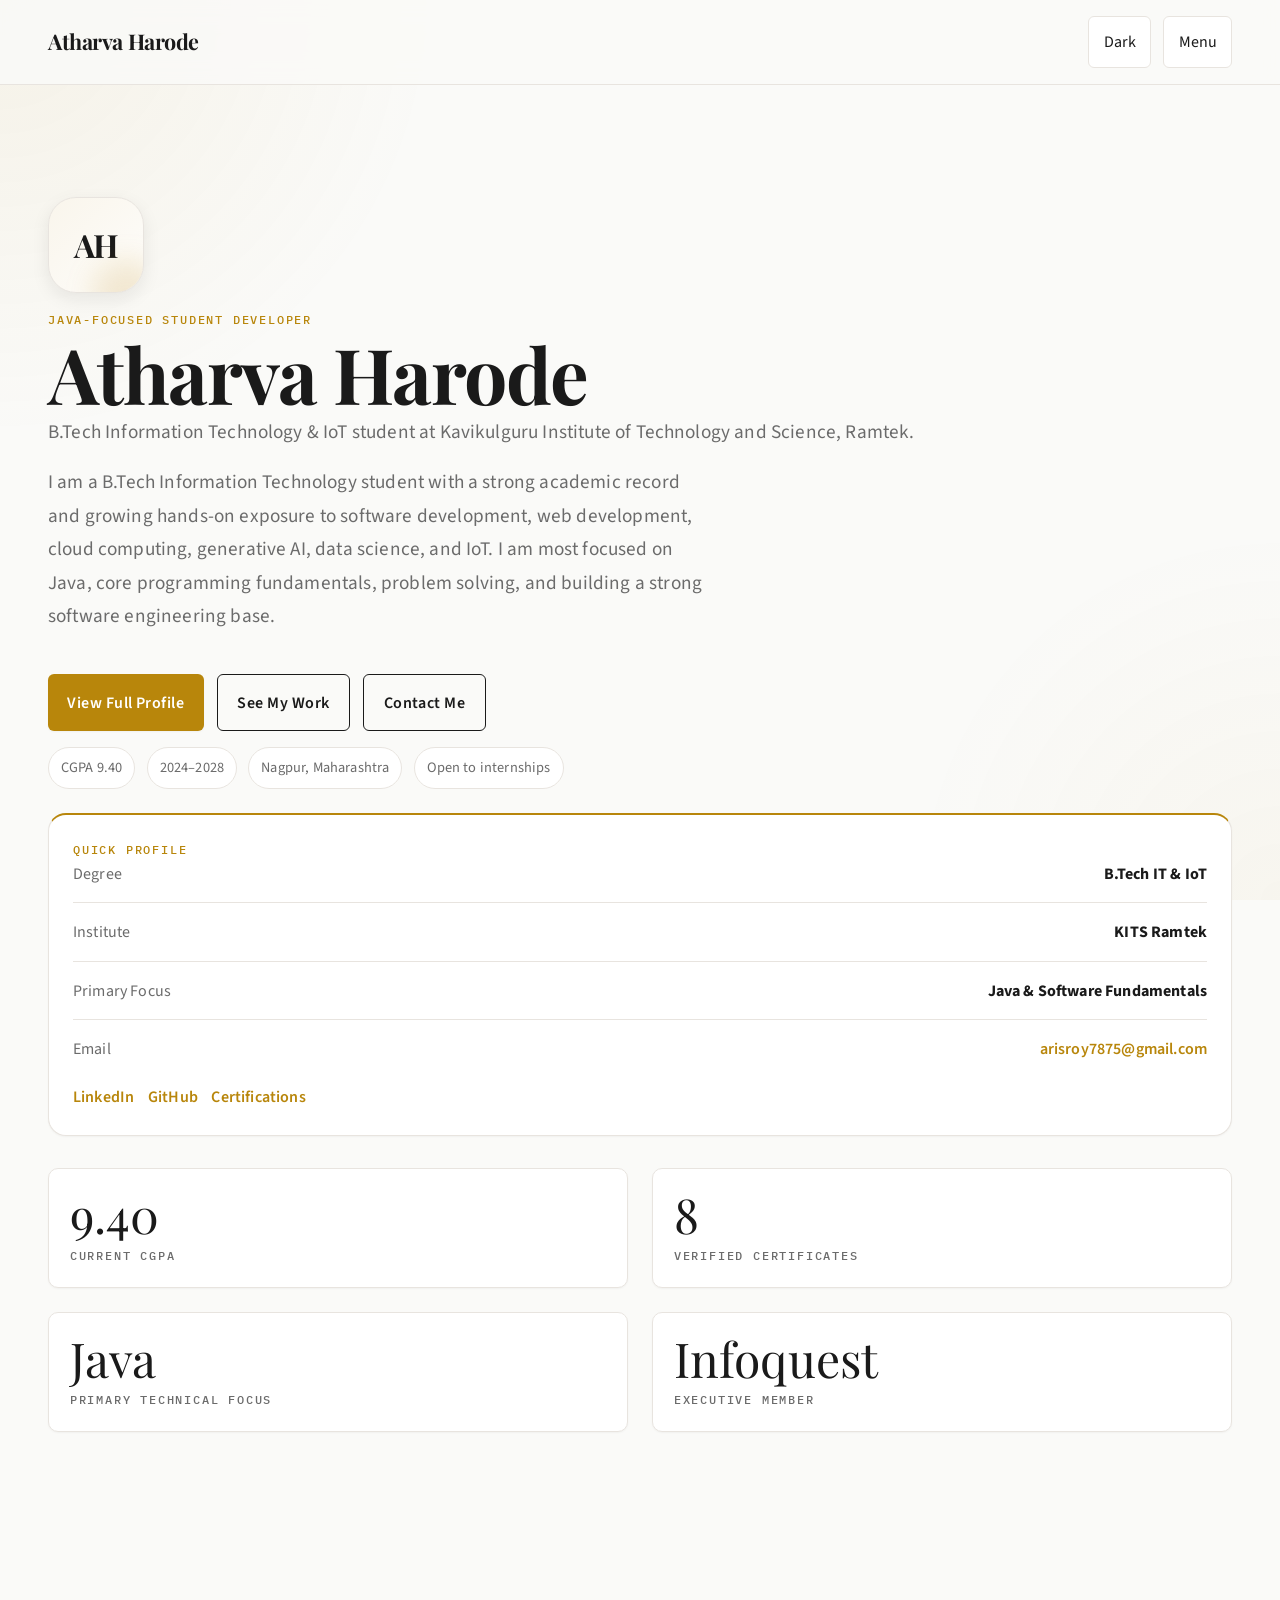
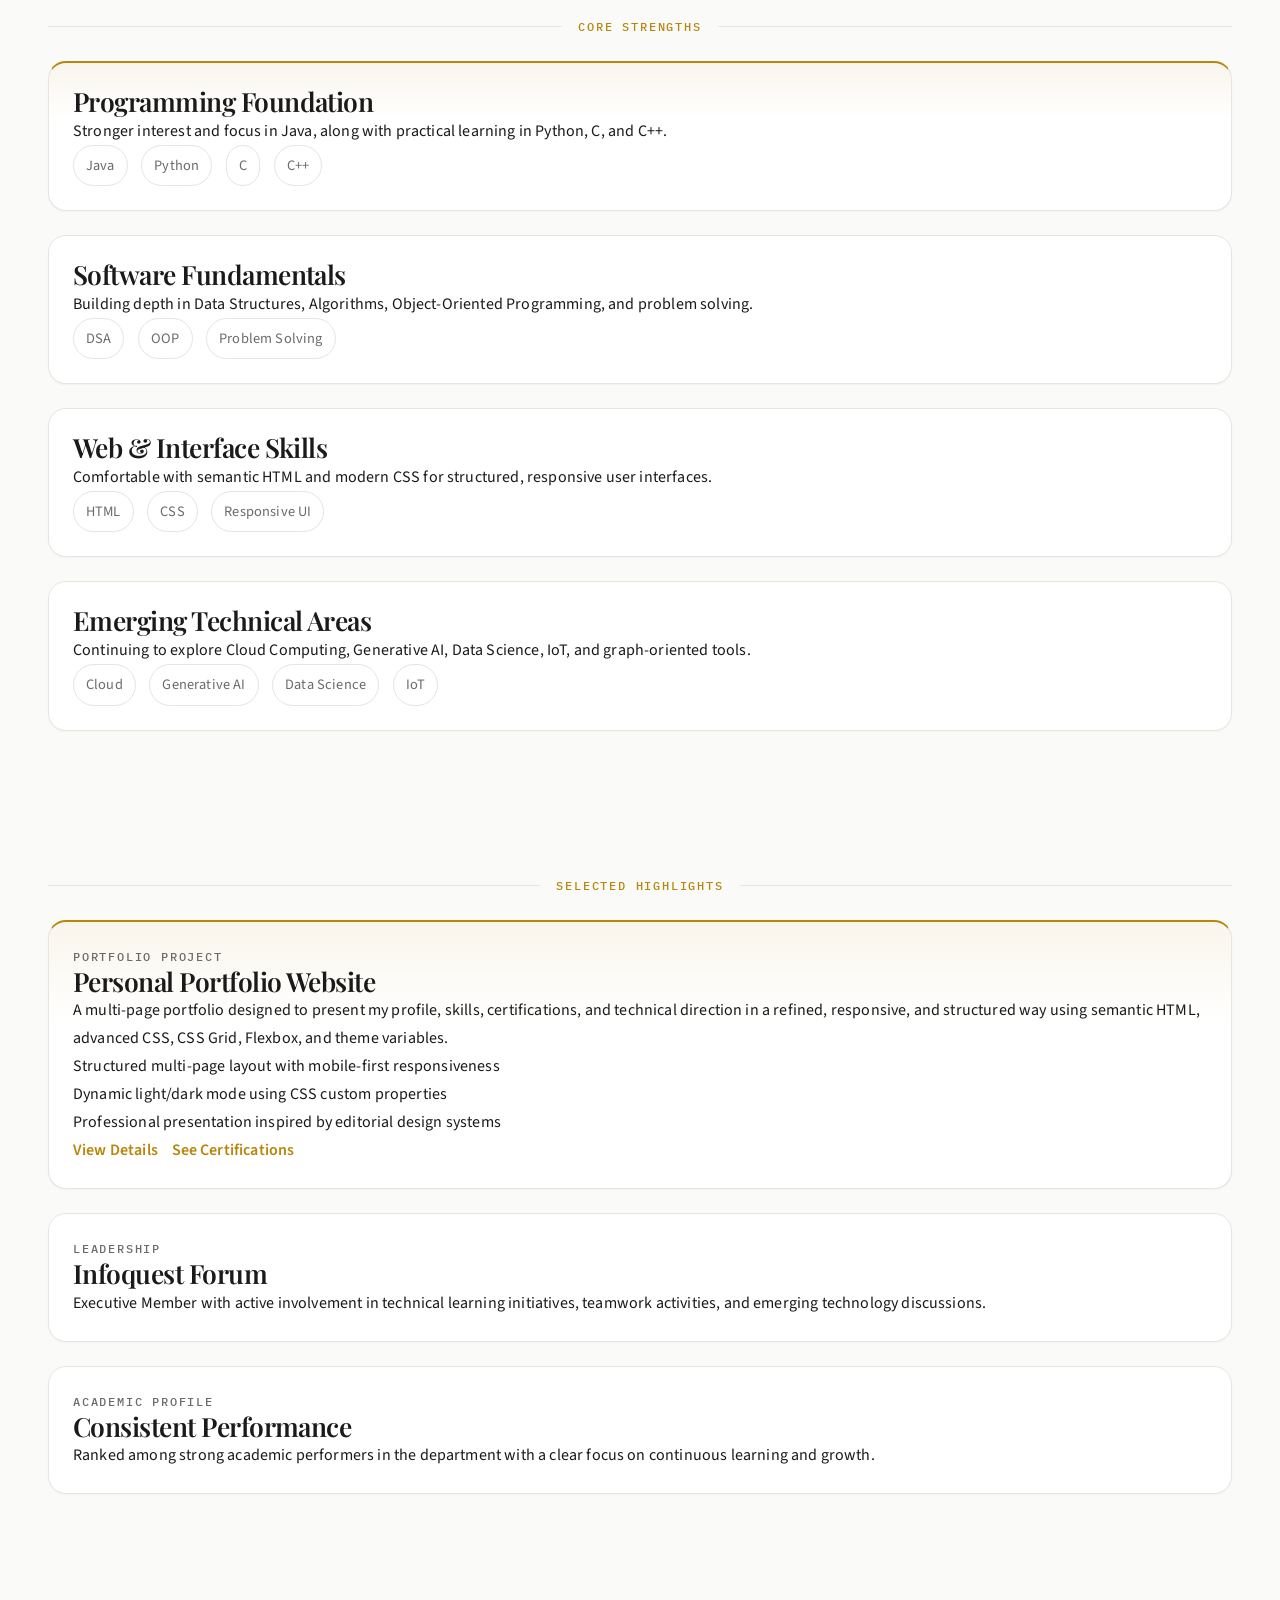
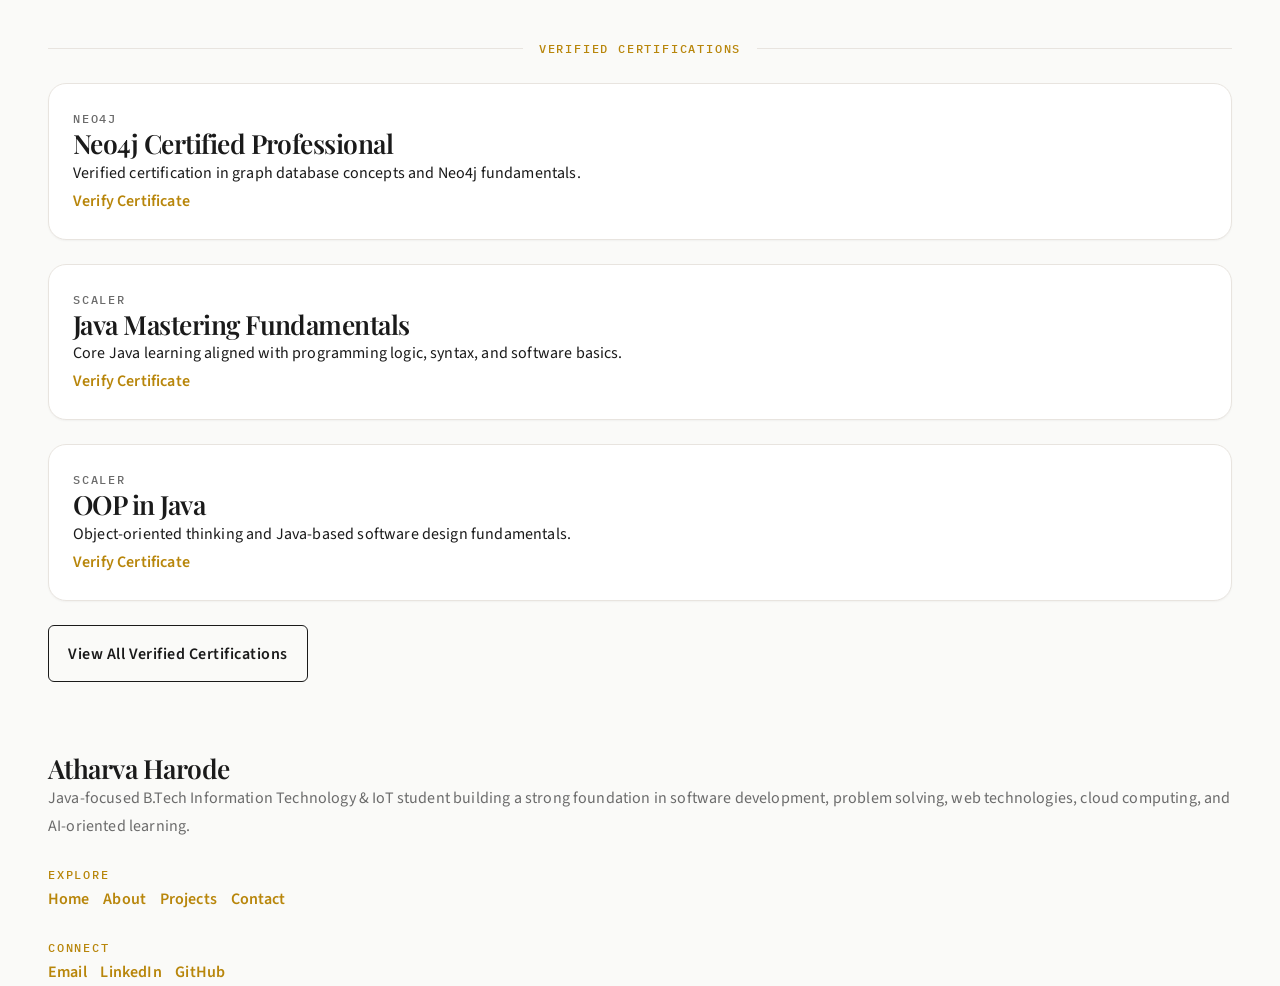
==== index.html @ e400bf3f "Used CSS Grid for major page sections" ====
<!DOCTYPE html>
<html lang="en">
<head>
  <meta charset="UTF-8" />
  <meta name="viewport" content="width=device-width, initial-scale=1.0" />
  <meta name="color-scheme" content="light dark" />
  <title>Atharva Harode — Portfolio</title>

  <link rel="preconnect" href="https://fonts.googleapis.com" />
  <link rel="preconnect" href="https://fonts.gstatic.com" crossorigin />
  <link
    href="https://fonts.googleapis.com/css2?family=IBM+Plex+Mono:wght@500&family=Playfair+Display:wght@600;700&family=Source+Sans+3:wght@400;600;700&display=swap"
    rel="stylesheet"
  />

  <link rel="stylesheet" href="css/style.css" />
  <script defer src="script.js"></script>
</head>
<body>
  <a class="skip-link" href="#main">Skip to content</a>

  <header class="site-header">
    <div class="container nav-shell">
      <a class="brand" href="index.html">Atharva Harode</a>

      <nav class="site-nav" id="site-nav" aria-label="Primary navigation">
        <a href="index.html">Home</a>
        <a href="about.html">About</a>
        <a href="projects.html">Projects</a>
        <a href="contact.html">Contact</a>
      </nav>

      <div class="nav-actions">
        <button class="theme-toggle" id="theme-toggle" type="button" aria-label="Toggle theme">Dark</button>
        <button class="nav-toggle" id="nav-toggle" type="button" aria-label="Open navigation" aria-controls="site-nav" aria-expanded="false">Menu</button>
      </div>
    </div>
  </header>

  <main id="main">
    <section class="section">
      <div class="container hero-layout">
        <div class="profile-intro">
          <div class="profile-head">
            <!-- Replace this AH placeholder later with your own image if you want -->
            <div class="profile-avatar" aria-label="Atharva Harode profile placeholder">AH</div>

            <div>
              <p class="eyebrow">Java-Focused Student Developer</p>
              <h1>Atharva Harode</h1>
              <p class="profile-title">
                B.Tech Information Technology & IoT student at Kavikulguru Institute of Technology and Science, Ramtek.
              </p>
            </div>
          </div>

          <p class="lead">
            I am a B.Tech Information Technology student with a strong academic record and growing hands-on exposure to
            software development, web development, cloud computing, generative AI, data science, and IoT. I am most
            focused on Java, core programming fundamentals, problem solving, and building a strong software engineering base.
          </p>

          <div class="button-row">
            <a class="button button--primary" href="about.html">View Full Profile</a>
            <a class="button button--secondary" href="projects.html">See My Work</a>
            <a class="button button--secondary" href="contact.html">Contact Me</a>
          </div>

          <div class="hero-tags">
            <span class="hero-tag">CGPA 9.40</span>
            <span class="hero-tag">2024–2028</span>
            <span class="hero-tag">Nagpur, Maharashtra</span>
            <span class="hero-tag">Open to internships</span>
          </div>
        </div>

        <aside class="profile-card">
          <p class="eyebrow">Quick Profile</p>

          <div class="profile-facts">
            <div class="detail-row">
              <span class="muted">Degree</span>
              <strong>B.Tech IT & IoT</strong>
            </div>
            <div class="detail-row">
              <span class="muted">Institute</span>
              <strong>KITS Ramtek</strong>
            </div>
            <div class="detail-row">
              <span class="muted">Primary Focus</span>
              <strong>Java & Software Fundamentals</strong>
            </div>
            <div class="detail-row">
              <span class="muted">Email</span>
              <strong><a href="mailto:arisroy7875@gmail.com">arisroy7875@gmail.com</a></strong>
            </div>
          </div>

          <div class="quick-links" style="margin-top: 1.25rem;">
            <a href="https://www.linkedin.com/in/atharva-harode-336a64334/" target="_blank" rel="noopener noreferrer">LinkedIn</a>
            <a href="https://github.com/atharva787590" target="_blank" rel="noopener noreferrer">GitHub</a>
            <a href="about.html">Certifications</a>
          </div>
        </aside>
      </div>

      <div class="container">
        <div class="stats-grid">
          <article class="stat-card">
            <div class="stat-number">9.40</div>
            <p class="meta-text">Current CGPA</p>
          </article>

          <article class="stat-card">
            <div class="stat-number">8</div>
            <p class="meta-text">Verified Certificates</p>
          </article>

          <article class="stat-card">
            <div class="stat-number">Java</div>
            <p class="meta-text">Primary Technical Focus</p>
          </article>

          <article class="stat-card">
            <div class="stat-number">Infoquest</div>
            <p class="meta-text">Executive Member</p>
          </article>
        </div>
      </div>
    </section>

    <section class="section section--tight">
      <div class="container">
        <div class="section-label">
          <span>Core Strengths</span>
        </div>

        <div class="skills-grid">
          <article class="card card--featured">
            <h3 class="card-title">Programming Foundation</h3>
            <p class="card-text">
              Stronger interest and focus in Java, along with practical learning in Python, C, and C++.
            </p>
            <div class="chip-list">
              <span class="skill-chip">Java</span>
              <span class="skill-chip">Python</span>
              <span class="skill-chip">C</span>
              <span class="skill-chip">C++</span>
            </div>
          </article>

          <article class="card">
            <h3 class="card-title">Software Fundamentals</h3>
            <p class="card-text">
              Building depth in Data Structures, Algorithms, Object-Oriented Programming, and problem solving.
            </p>
            <div class="chip-list">
              <span class="skill-chip">DSA</span>
              <span class="skill-chip">OOP</span>
              <span class="skill-chip">Problem Solving</span>
            </div>
          </article>

          <article class="card">
            <h3 class="card-title">Web & Interface Skills</h3>
            <p class="card-text">
              Comfortable with semantic HTML and modern CSS for structured, responsive user interfaces.
            </p>
            <div class="chip-list">
              <span class="skill-chip">HTML</span>
              <span class="skill-chip">CSS</span>
              <span class="skill-chip">Responsive UI</span>
            </div>
          </article>

          <article class="card">
            <h3 class="card-title">Emerging Technical Areas</h3>
            <p class="card-text">
              Continuing to explore Cloud Computing, Generative AI, Data Science, IoT, and graph-oriented tools.
            </p>
            <div class="chip-list">
              <span class="skill-chip">Cloud</span>
              <span class="skill-chip">Generative AI</span>
              <span class="skill-chip">Data Science</span>
              <span class="skill-chip">IoT</span>
            </div>
          </article>
        </div>
      </div>
    </section>

    <section class="section section--tight">
      <div class="container">
        <div class="section-label">
          <span>Selected Highlights</span>
        </div>

        <div class="project-grid">
          <article class="card card--featured">
            <p class="meta-text">Portfolio Project</p>
            <h3 class="card-title">Personal Portfolio Website</h3>
            <p class="card-text">
              A multi-page portfolio designed to present my profile, skills, certifications, and technical direction in
              a refined, responsive, and structured way using semantic HTML, advanced CSS, CSS Grid, Flexbox, and
              theme variables.
            </p>
            <ul class="list-points">
              <li>Structured multi-page layout with mobile-first responsiveness</li>
              <li>Dynamic light/dark mode using CSS custom properties</li>
              <li>Professional presentation inspired by editorial design systems</li>
            </ul>
            <div class="card-links">
              <a href="projects.html">View Details</a>
              <a href="about.html">See Certifications</a>
            </div>
          </article>

          <article class="card">
            <p class="meta-text">Leadership</p>
            <h3 class="card-title">Infoquest Forum</h3>
            <p class="card-text">
              Executive Member with active involvement in technical learning initiatives, teamwork activities,
              and emerging technology discussions.
            </p>
          </article>

          <article class="card">
            <p class="meta-text">Academic Profile</p>
            <h3 class="card-title">Consistent Performance</h3>
            <p class="card-text">
              Ranked among strong academic performers in the department with a clear focus on continuous learning and growth.
            </p>
          </article>
        </div>
      </div>
    </section>

    <section class="section section--tight">
      <div class="container">
        <div class="section-label">
          <span>Verified Certifications</span>
        </div>

        <div class="cert-grid">
          <article class="card">
            <p class="meta-text">Neo4j</p>
            <h3 class="card-title">Neo4j Certified Professional</h3>
            <p class="card-text">Verified certification in graph database concepts and Neo4j fundamentals.</p>
            <div class="card-links">
              <a href="https://graphacademy.neo4j.com/c/7bdb7557-6568-4c2e-84bf-61533a747345/" target="_blank" rel="noopener noreferrer">Verify Certificate</a>
            </div>
          </article>

          <article class="card">
            <p class="meta-text">Scaler</p>
            <h3 class="card-title">Java Mastering Fundamentals</h3>
            <p class="card-text">Core Java learning aligned with programming logic, syntax, and software basics.</p>
            <div class="card-links">
              <a href="https://moonshot.scaler.com/s/sl/8MfIuvoeKz" target="_blank" rel="noopener noreferrer">Verify Certificate</a>
            </div>
          </article>

          <article class="card">
            <p class="meta-text">Scaler</p>
            <h3 class="card-title">OOP in Java</h3>
            <p class="card-text">Object-oriented thinking and Java-based software design fundamentals.</p>
            <div class="card-links">
              <a href="https://moonshot.scaler.com/s/li/6NjYlQh3RE" target="_blank" rel="noopener noreferrer">Verify Certificate</a>
            </div>
          </article>
        </div>

        <div class="button-row">
          <a class="button button--secondary" href="about.html">View All Verified Certifications</a>
        </div>
      </div>
    </section>
  </main>

  <footer class="site-footer">
    <div class="container footer-grid">
      <div>
        <h3>Atharva Harode</h3>
        <p class="muted">
          Java-focused B.Tech Information Technology & IoT student building a strong foundation in software development,
          problem solving, web technologies, cloud computing, and AI-oriented learning.
        </p>
      </div>

      <div>
        <p class="eyebrow">Explore</p>
        <div class="footer-links">
          <a href="index.html">Home</a>
          <a href="about.html">About</a>
          <a href="projects.html">Projects</a>
          <a href="contact.html">Contact</a>
        </div>
      </div>

      <div>
        <p class="eyebrow">Connect</p>
        <div class="footer-links">
          <a href="mailto:arisroy7875@gmail.com">Email</a>
          <a href="https://www.linkedin.com/in/atharva-harode-336a64334/" target="_blank" rel="noopener noreferrer">LinkedIn</a>
          <a href="https://github.com/atharva787590" target="_blank" rel="noopener noreferrer">GitHub</a>
        </div>
      </div>
    </div>
  </footer>
</body>
</html>
---- css/style.css ----
:root {
  color-scheme: light;

  --font-serif: "Playfair Display", Georgia, serif;
  --font-sans: "Source Sans 3", system-ui, -apple-system, BlinkMacSystemFont, sans-serif;
  --font-mono: "IBM Plex Mono", monospace;

  --background: #fafaf8;
  --foreground: #1a1a1a;
  --muted: #f5f3f0;
  --muted-foreground: #6b6b6b;
  --accent: #b8860b;
  --accent-secondary: #d4a84b;
  --accent-foreground: #ffffff;
  --accent-soft: rgba(184, 134, 11, 0.08);
  --border: #e8e4df;
  --card: #ffffff;
  --ring: rgba(184, 134, 11, 0.35);

  --shadow-sm: 0 1px 2px rgba(26, 26, 26, 0.04);
  --shadow-md: 0 6px 18px rgba(26, 26, 26, 0.08);
  --shadow-lg: 0 12px 32px rgba(26, 26, 26, 0.12);

  --radius-sm: 6px;
  --radius-md: 10px;
  --radius-lg: 18px;
  --radius-xl: 24px;

  --container: 74rem;
  --reading-width: 64rem;

  --transition: 200ms ease-out;
}

:root[data-theme="dark"] {
  color-scheme: dark;

  --background: #141311;
  --foreground: #f2ede5;
  --muted: #1d1a17;
  --muted-foreground: #b9afa2;
  --accent: #d4a84b;
  --accent-secondary: #e4bf69;
  --accent-foreground: #141311;
  --accent-soft: rgba(212, 168, 75, 0.12);
  --border: #332d27;
  --card: #191714;
  --ring: rgba(212, 168, 75, 0.35);

  --shadow-sm: 0 1px 2px rgba(0, 0, 0, 0.28);
  --shadow-md: 0 8px 18px rgba(0, 0, 0, 0.28);
  --shadow-lg: 0 16px 36px rgba(0, 0, 0, 0.34);
}

*,
*::before,
*::after {
  box-sizing: border-box;
}

html {
  scroll-behavior: smooth;
}

body,
h1,
h2,
h3,
h4,
p,
ul,
li {
  margin: 0;
}

body {
  font-family: var(--font-sans);
  background: var(--background);
  color: var(--foreground);
  line-height: 1.75;
  letter-spacing: 0.01em;
  min-height: 100vh;
  position: relative;
}

body::before {
  content: "";
  position: fixed;
  inset: 0;
  pointer-events: none;
  background:
    radial-gradient(circle at top left, rgba(184, 134, 11, 0.07), transparent 28%),
    radial-gradient(circle at bottom right, rgba(184, 134, 11, 0.04), transparent 24%);
  z-index: -2;
}

body::after {
  content: "";
  position: fixed;
  inset: 0;
  pointer-events: none;
  opacity: 0.08;
  background-image:
    linear-gradient(rgba(0, 0, 0, 0.015) 1px, transparent 1px),
    linear-gradient(90deg, rgba(0, 0, 0, 0.015) 1px, transparent 1px);
  background-size: 24px 24px;
  z-index: -1;
}

img {
  max-width: 100%;
  display: block;
}

a {
  color: inherit;
  text-decoration: none;
}

ul {
  list-style: none;
  padding: 0;
}

button,
input,
textarea {
  font: inherit;
}

button {
  cursor: pointer;
  border: none;
  background: none;
}

a:focus-visible,
button:focus-visible {
  outline: none;
  box-shadow: 0 0 0 3px var(--ring);
  border-radius: var(--radius-sm);
}

::selection {
  background: var(--accent-soft);
}

.skip-link {
  position: absolute;
  left: -9999px;
  top: 1rem;
  background: var(--accent);
  color: var(--accent-foreground);
  padding: 0.75rem 1rem;
  border-radius: var(--radius-sm);
  z-index: 1000;
}

.skip-link:focus {
  left: 1rem;
}

.container {
  width: min(100% - 1.5rem, var(--container));
  margin-inline: auto;
}

.reading-width {
  width: min(100%, var(--reading-width));
}

.section {
  padding-block: clamp(4rem, 9vw, 7rem);
}

.section--tight {
  padding-block: clamp(2.75rem, 7vw, 4.5rem);
}

.section-label {
  display: flex;
  align-items: center;
  gap: 1rem;
  margin-bottom: 1.5rem;
}

.section-label::before,
.section-label::after {
  content: "";
  flex: 1;
  height: 1px;
  background: var(--border);
}

.section-label span,
.eyebrow,
.meta-text {
  font-family: var(--font-mono);
  font-size: 0.75rem;
  font-weight: 500;
  letter-spacing: 0.15em;
  text-transform: uppercase;
}

.section-label span,
.eyebrow {
  color: var(--accent);
}

.meta-text {
  color: var(--muted-foreground);
}

.muted {
  color: var(--muted-foreground);
}

h1,
h2,
h3,
h4 {
  font-family: var(--font-serif);
  line-height: 1.12;
  letter-spacing: -0.02em;
}

h1 {
  font-size: clamp(2.6rem, 7vw, 4.8rem);
  font-weight: 700;
}

h2 {
  font-size: clamp(2rem, 4.4vw, 3rem);
  font-weight: 700;
}

h3 {
  font-size: clamp(1.3rem, 2.4vw, 1.65rem);
  font-weight: 600;
}

.lead {
  font-size: clamp(1.05rem, 1.9vw, 1.2rem);
  color: var(--muted-foreground);
  max-width: 66ch;
}

.site-header {
  position: sticky;
  top: 0;
  z-index: 100;
  border-bottom: 1px solid var(--border);
  background: rgba(250, 250, 248, 0.88);
  backdrop-filter: blur(14px);
}

:root[data-theme="dark"] .site-header {
  background: rgba(20, 19, 17, 0.88);
}

.nav-shell {
  position: relative;
  display: flex;
  align-items: center;
  justify-content: space-between;
  gap: 1rem;
  padding-block: 1rem;
}

.brand {
  font-family: var(--font-serif);
  font-size: 1.35rem;
  font-weight: 700;
  letter-spacing: -0.02em;
}

.nav-actions {
  display: flex;
  align-items: center;
  gap: 0.75rem;
}

.theme-toggle,
.nav-toggle {
  min-height: 44px;
  min-width: 44px;
  padding: 0.7rem 0.9rem;
  border: 1px solid var(--border);
  border-radius: var(--radius-sm);
  background: var(--card);
  color: var(--foreground);
  transition: background var(--transition), border-color var(--transition), color var(--transition);
}

.theme-toggle:hover,
.nav-toggle:hover {
  background: var(--muted);
  border-color: var(--accent);
}

.site-nav {
  display: none;
  position: absolute;
  top: calc(100% + 0.75rem);
  left: 0;
  right: 0;
  padding: 1rem;
  border: 1px solid var(--border);
  border-radius: var(--radius-lg);
  background: var(--card);
  box-shadow: var(--shadow-lg);
  flex-direction: column;
  gap: 0.875rem;
}

.site-nav.is-open {
  display: flex;
}

.site-nav a {
  font-size: 0.95rem;
  font-weight: 600;
  letter-spacing: 0.05em;
  color: var(--muted-foreground);
  transition: color var(--transition);
}

.site-nav a:hover,
.site-nav a.is-active {
  color: var(--accent);
}

.button-row,
.card-links,
.footer-links,
.quick-links,
.chip-list {
  display: flex;
  flex-wrap: wrap;
  gap: 0.85rem;
}

.button-row {
  margin-top: 1.5rem;
}

.button {
  min-height: 44px;
  display: inline-flex;
  align-items: center;
  justify-content: center;
  gap: 0.5rem;
  padding: 0.85rem 1.2rem;
  border-radius: var(--radius-sm);
  font-weight: 600;
  letter-spacing: 0.03em;
  touch-action: manipulation;
  transition: background var(--transition), color var(--transition), border-color var(--transition), box-shadow var(--transition), transform var(--transition);
}

.button--primary {
  background: var(--accent);
  color: var(--accent-foreground);
  box-shadow: var(--shadow-sm);
}

.button--primary:hover {
  background: var(--accent-secondary);
  box-shadow: var(--shadow-md);
  transform: translateY(-1px);
}

.button--secondary {
  border: 1px solid var(--foreground);
  color: var(--foreground);
  background: transparent;
}

.button--secondary:hover {
  border-color: var(--accent);
  color: var(--accent);
  background: var(--accent-soft);
}

.hero-layout,
.info-grid,
.contact-grid,
.footer-grid,
.project-grid,
.cert-grid,
.skills-grid,
.stats-grid {
  display: grid;
  gap: 1.5rem;
}

.hero-layout {
  align-items: center;
}

.profile-intro {
  display: grid;
  gap: 1rem;
}

.profile-head {
  display: grid;
  gap: 1rem;
}

.profile-avatar {
  width: 96px;
  height: 96px;
  border-radius: 28px;
  display: grid;
  place-items: center;
  background:
    linear-gradient(135deg, var(--accent-soft), rgba(184, 134, 11, 0.02)),
    var(--card);
  border: 1px solid var(--border);
  box-shadow: var(--shadow-md);
  color: var(--foreground);
  font-family: var(--font-serif);
  font-size: 2rem;
  font-weight: 700;
  letter-spacing: -0.03em;
  position: relative;
  overflow: hidden;
}

.profile-avatar::after {
  content: "";
  position: absolute;
  inset: auto -20% -40% auto;
  width: 70px;
  height: 70px;
  border-radius: 50%;
  background: rgba(184, 134, 11, 0.16);
  filter: blur(14px);
}

.profile-avatar img {
  width: 100%;
  height: 100%;
  object-fit: cover;
  border-radius: inherit;
}

.profile-title {
  font-size: clamp(1.05rem, 2vw, 1.2rem);
  color: var(--muted-foreground);
}

.profile-card,
.card {
  background: var(--card);
  border: 1px solid var(--border);
  border-radius: var(--radius-lg);
  box-shadow: var(--shadow-sm);
}

.profile-card {
  padding: 1.5rem;
  border-top: 2px solid var(--accent);
}

.profile-facts,
.detail-list,
.timeline-list,
.cert-list {
  display: grid;
  gap: 0.95rem;
}

.detail-row {
  display: flex;
  justify-content: space-between;
  gap: 1rem;
  padding-bottom: 0.9rem;
  border-bottom: 1px solid var(--border);
}

.detail-row:last-child {
  border-bottom: none;
  padding-bottom: 0;
}

.detail-row a,
.card-links a,
.footer-links a,
.quick-links a {
  color: var(--accent);
  font-weight: 600;
}

.detail-row a:hover,
.card-links a:hover,
.footer-links a:hover,
.quick-links a:hover {
  text-decoration: underline;
  text-underline-offset: 4px;
}

.hero-tags {
  display: flex;
  flex-wrap: wrap;
  gap: 0.7rem;
}

.hero-tag,
.skill-chip {
  border: 1px solid var(--border);
  background: var(--card);
  color: var(--muted-foreground);
  padding: 0.45rem 0.75rem;
  border-radius: 999px;
  font-size: 0.9rem;
}

.stats-grid {
  margin-top: 2rem;
  grid-template-columns: repeat(2, minmax(0, 1fr));
}

.stat-card {
  padding: 1.3rem;
  background: var(--card);
  border: 1px solid var(--border);
  border-radius: var(--radius-md);
  box-shadow: var(--shadow-sm);
}

.stat-number {
  font-family: var(--font-serif);
  font-size: clamp(2rem, 4vw, 3rem);
  line-height: 1;
  margin-bottom: 0.45rem;
}

.card {
  padding: 1.5rem;
  transition: border-color var(--transition), box-shadow var(--transition), transform var(--transition), background var(--transition);
}

.card:hover {
  border-color: var(--accent);
  box-shadow: var(--shadow-md);
  transform: translateY(-2px);
}

.card--featured {
  border-top: 2px solid var(--accent);
  background: linear-gradient(180deg, var(--accent-soft), transparent 38%), var(--card);
}

.card-title
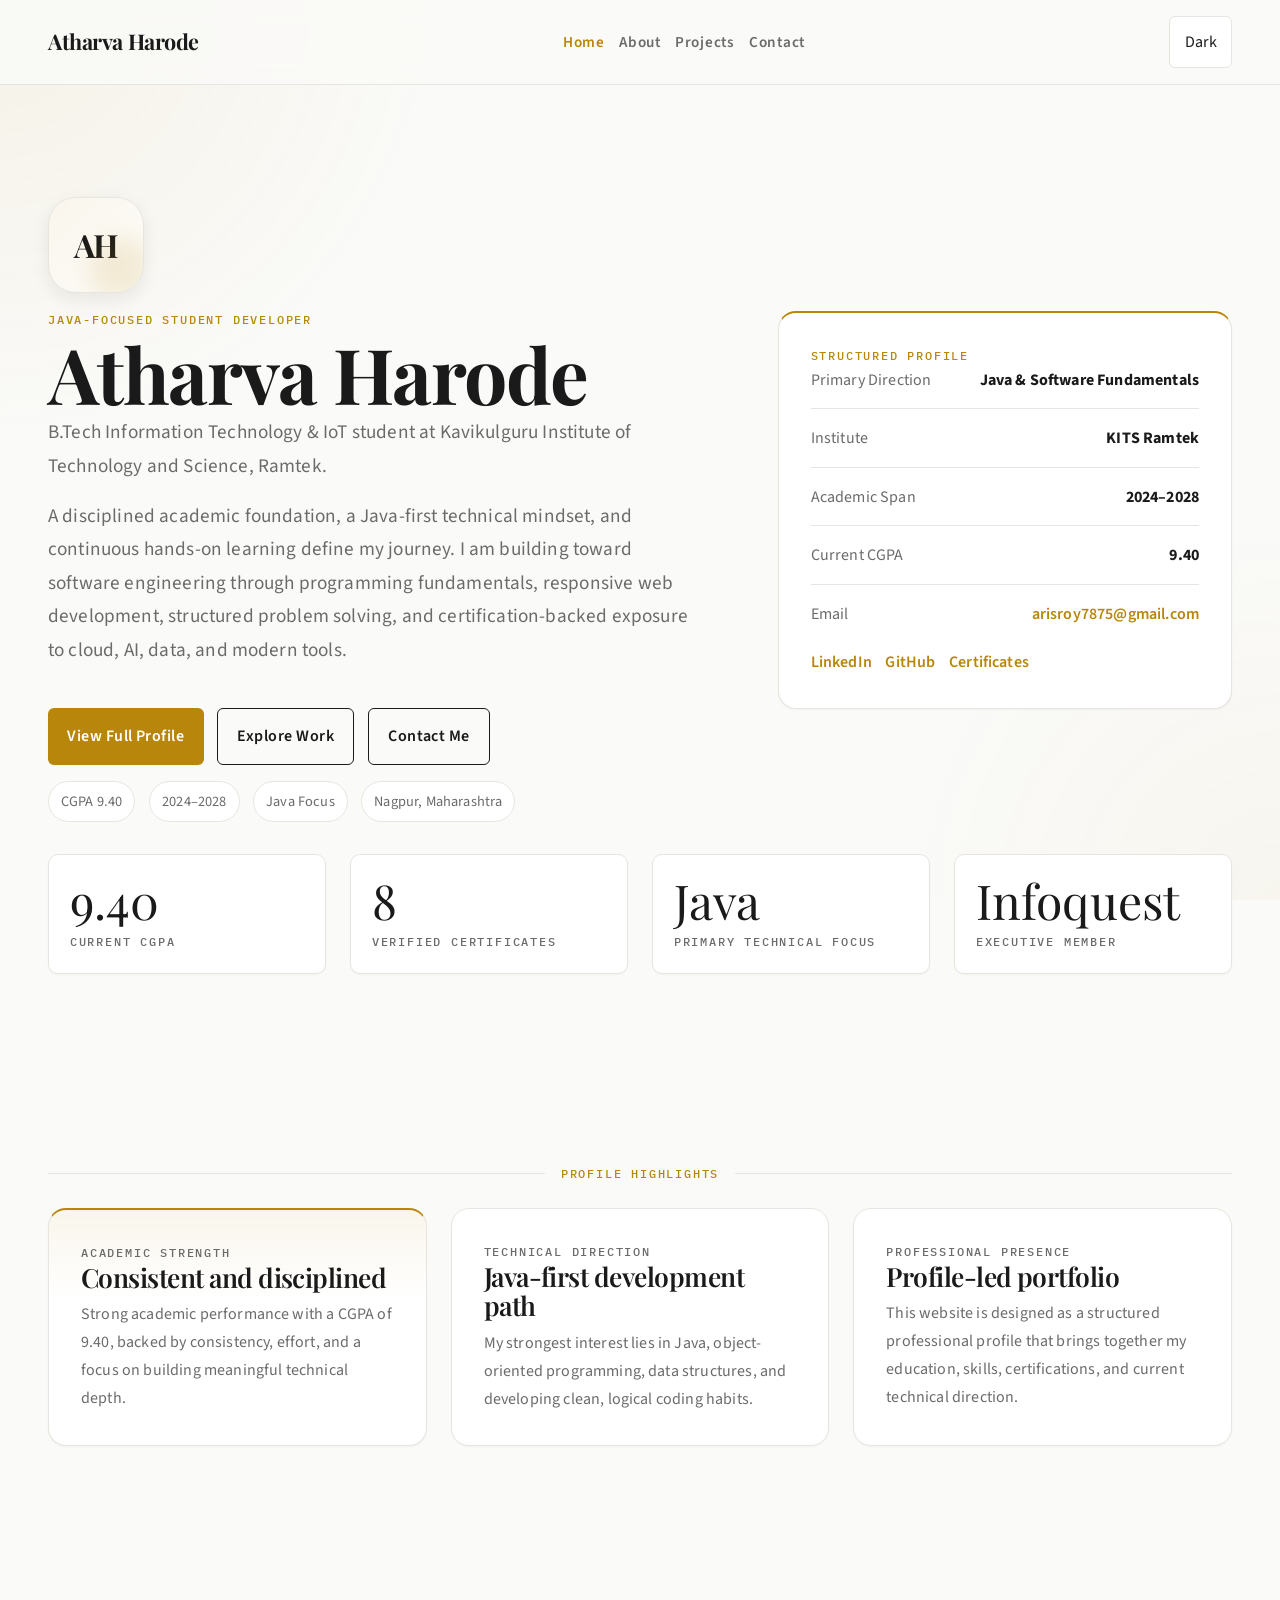
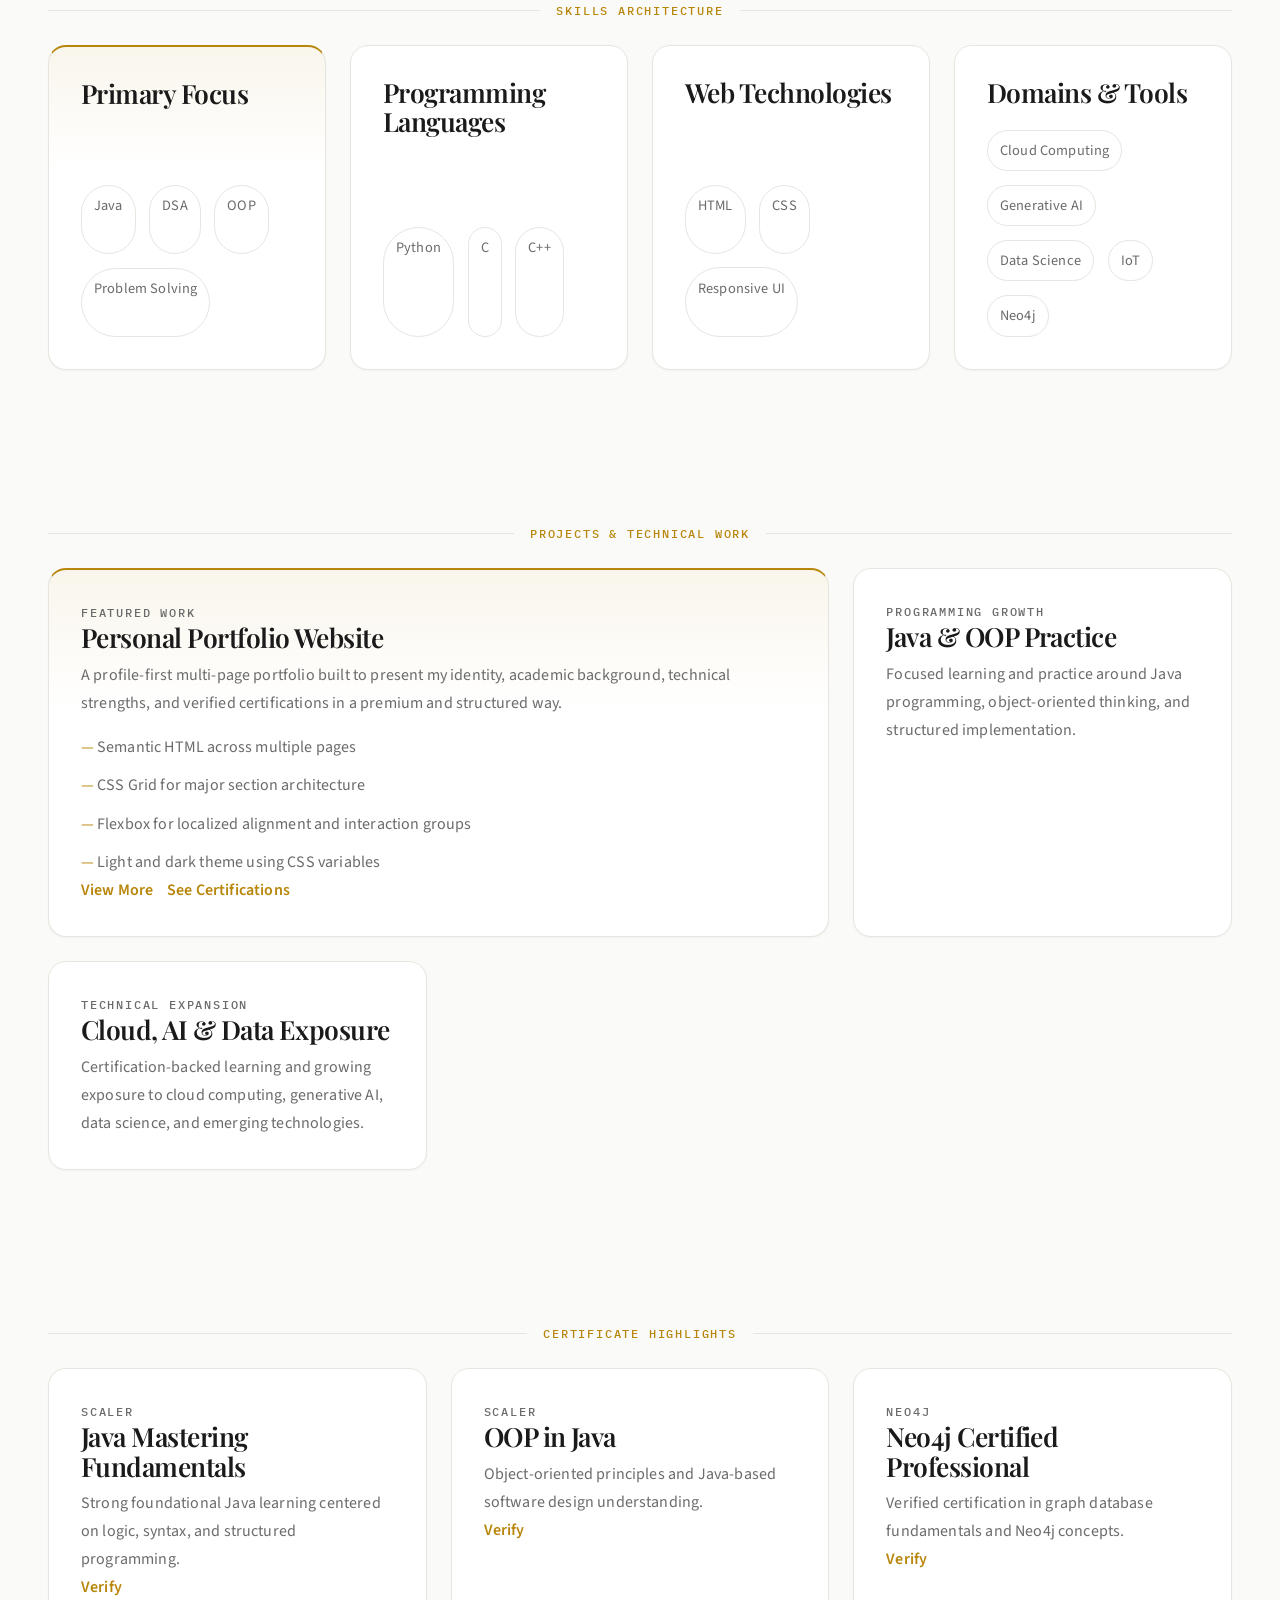
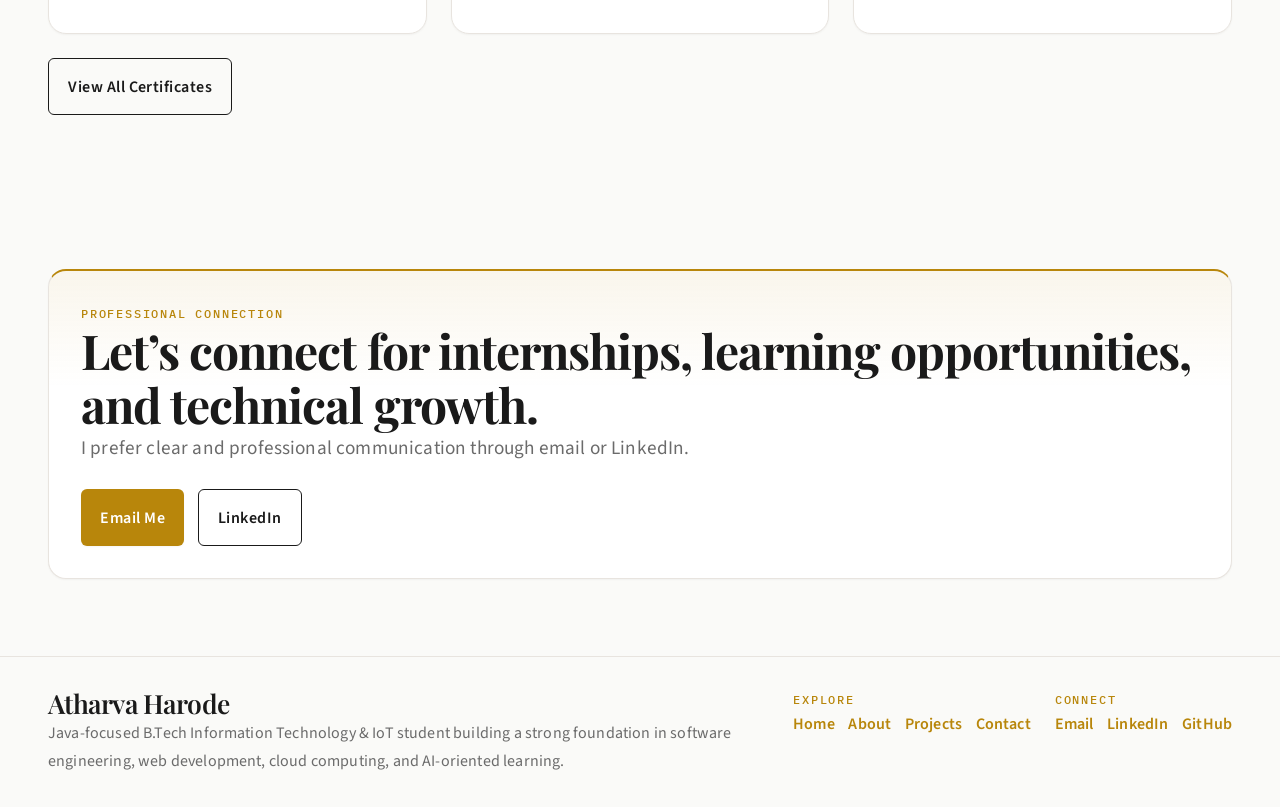
==== commit c2be5b67: "Refine portfolio layout with responsive profile-first design" ====
--- a/index.html
+++ b/index.html
@@ -4,6 +4,10 @@
   <meta charset="UTF-8" />
   <meta name="viewport" content="width=device-width, initial-scale=1.0" />
   <meta name="color-scheme" content="light dark" />
+  <meta
+    name="description"
+    content="Atharva Harode portfolio showcasing profile, education, skills, certifications, and technical growth."
+  />
   <title>Atharva Harode — Portfolio</title>
 
   <link rel="preconnect" href="https://fonts.googleapis.com" />
@@ -42,8 +46,12 @@
       <div class="container hero-layout">
         <div class="profile-intro">
           <div class="profile-head">
-            <!-- Replace this AH placeholder later with your own image if you want -->
-            <div class="profile-avatar" aria-label="Atharva Harode profile placeholder">AH</div>
+            <div class="profile-avatar" aria-label="Atharva Harode profile placeholder">
+              <span>AH</span>
+              <!-- Later, if you want your image, replace the span above with:
+              <img src="images/profile.jpg" alt="Atharva Harode" />
+              -->
+            </div>
 
             <div>
               <p class="eyebrow">Java-Focused Student Developer</p>
@@ -55,40 +63,44 @@
           </div>
 
           <p class="lead">
-            I am a B.Tech Information Technology student with a strong academic record and growing hands-on exposure to
-            software development, web development, cloud computing, generative AI, data science, and IoT. I am most
-            focused on Java, core programming fundamentals, problem solving, and building a strong software engineering base.
+            A disciplined academic foundation, a Java-first technical mindset, and continuous hands-on learning define my journey.
+            I am building toward software engineering through programming fundamentals, responsive web development,
+            structured problem solving, and certification-backed exposure to cloud, AI, data, and modern tools.
           </p>
 
           <div class="button-row">
             <a class="button button--primary" href="about.html">View Full Profile</a>
-            <a class="button button--secondary" href="projects.html">See My Work</a>
+            <a class="button button--secondary" href="projects.html">Explore Work</a>
             <a class="button button--secondary" href="contact.html">Contact Me</a>
           </div>
 
           <div class="hero-tags">
             <span class="hero-tag">CGPA 9.40</span>
             <span class="hero-tag">2024–2028</span>
+            <span class="hero-tag">Java Focus</span>
             <span class="hero-tag">Nagpur, Maharashtra</span>
-            <span class="hero-tag">Open to internships</span>
           </div>
         </div>
 
         <aside class="profile-card">
-          <p class="eyebrow">Quick Profile</p>
+          <p class="eyebrow">Structured Profile</p>
 
           <div class="profile-facts">
             <div class="detail-row">
-              <span class="muted">Degree</span>
-              <strong>B.Tech IT & IoT</strong>
+              <span class="muted">Primary Direction</span>
+              <strong>Java & Software Fundamentals</strong>
             </div>
             <div class="detail-row">
               <span class="muted">Institute</span>
               <strong>KITS Ramtek</strong>
             </div>
             <div class="detail-row">
-              <span class="muted">Primary Focus</span>
-              <strong>Java & Software Fundamentals</strong>
+              <span class="muted">Academic Span</span>
+              <strong>2024–2028</strong>
+            </div>
+            <div class="detail-row">
+              <span class="muted">Current CGPA</span>
+              <strong>9.40</strong>
             </div>
             <div class="detail-row">
               <span class="muted">Email</span>
@@ -99,7 +111,7 @@
           <div class="quick-links" style="margin-top: 1.25rem;">
             <a href="https://www.linkedin.com/in/atharva-harode-336a64334/" target="_blank" rel="noopener noreferrer">LinkedIn</a>
             <a href="https://github.com/atharva787590" target="_blank" rel="noopener noreferrer">GitHub</a>
-            <a href="about.html">Certifications</a>
+            <a href="about.html">Certificates</a>
           </div>
         </aside>
       </div>
@@ -132,40 +144,65 @@
     <section class="section section--tight">
       <div class="container">
         <div class="section-label">
-          <span>Core Strengths</span>
+          <span>Profile Highlights</span>
+        </div>
+
+        <div class="highlight-grid">
+          <article class="card card--featured">
+            <p class="meta-text">Academic Strength</p>
+            <h3 class="card-title">Consistent and disciplined</h3>
+            <p class="card-text">
+              Strong academic performance with a CGPA of 9.40, backed by consistency, effort, and a focus on building meaningful technical depth.
+            </p>
+          </article>
+
+          <article class="card">
+            <p class="meta-text">Technical Direction</p>
+            <h3 class="card-title">Java-first development path</h3>
+            <p class="card-text">
+              My strongest interest lies in Java, object-oriented programming, data structures, and developing clean, logical coding habits.
+            </p>
+          </article>
+
+          <article class="card">
+            <p class="meta-text">Professional Presence</p>
+            <h3 class="card-title">Profile-led portfolio</h3>
+            <p class="card-text">
+              This website is designed as a structured professional profile that brings together my education, skills, certifications, and current technical direction.
+            </p>
+          </article>
+        </div>
+      </div>
+    </section>
+
+    <section class="section section--tight">
+      <div class="container">
+        <div class="section-label">
+          <span>Skills Architecture</span>
         </div>
 
         <div class="skills-grid">
-          <article class="card card--featured">
-            <h3 class="card-title">Programming Foundation</h3>
-            <p class="card-text">
-              Stronger interest and focus in Java, along with practical learning in Python, C, and C++.
-            </p>
+          <article class="card card--featured skill-group">
+            <h3 class="card-title">Primary Focus</h3>
             <div class="chip-list">
               <span class="skill-chip">Java</span>
+              <span class="skill-chip">DSA</span>
+              <span class="skill-chip">OOP</span>
+              <span class="skill-chip">Problem Solving</span>
+            </div>
+          </article>
+
+          <article class="card skill-group">
+            <h3 class="card-title">Programming Languages</h3>
+            <div class="chip-list">
               <span class="skill-chip">Python</span>
               <span class="skill-chip">C</span>
               <span class="skill-chip">C++</span>
             </div>
           </article>
 
-          <article class="card">
-            <h3 class="card-title">Software Fundamentals</h3>
-            <p class="card-text">
-              Building depth in Data Structures, Algorithms, Object-Oriented Programming, and problem solving.
-            </p>
-            <div class="chip-list">
-              <span class="skill-chip">DSA</span>
-              <span class="skill-chip">OOP</span>
-              <span class="skill-chip">Problem Solving</span>
-            </div>
-          </article>
-
-          <article class="card">
-            <h3 class="card-title">Web & Interface Skills</h3>
-            <p class="card-text">
-              Comfortable with semantic HTML and modern CSS for structured, responsive user interfaces.
-            </p>
+          <article class="card skill-group">
+            <h3 class="card-title">Web Technologies</h3>
             <div class="chip-list">
               <span class="skill-chip">HTML</span>
               <span class="skill-chip">CSS</span>
@@ -173,16 +210,14 @@
             </div>
           </article>
 
-          <article class="card">
-            <h3 class="card-title">Emerging Technical Areas</h3>
-            <p class="card-text">
-              Continuing to explore Cloud Computing, Generative AI, Data Science, IoT, and graph-oriented tools.
-            </p>
+          <article class="card skill-group">
+            <h3 class="card-title">Domains & Tools</h3>
             <div class="chip-list">
-              <span class="skill-chip">Cloud</span>
+              <span class="skill-chip">Cloud Computing</span>
               <span class="skill-chip">Generative AI</span>
               <span class="skill-chip">Data Science</span>
               <span class="skill-chip">IoT</span>
+              <span class="skill-chip">Neo4j</span>
             </div>
           </article>
         </div>
@@ -192,43 +227,44 @@
     <section class="section section--tight">
       <div class="container">
         <div class="section-label">
-          <span>Selected Highlights</span>
+          <span>Projects & Technical Work</span>
         </div>
 
         <div class="project-grid">
           <article class="card card--featured">
-            <p class="meta-text">Portfolio Project</p>
+            <p class="meta-text">Featured Work</p>
             <h3 class="card-title">Personal Portfolio Website</h3>
             <p class="card-text">
-              A multi-page portfolio designed to present my profile, skills, certifications, and technical direction in
-              a refined, responsive, and structured way using semantic HTML, advanced CSS, CSS Grid, Flexbox, and
-              theme variables.
-            </p>
+              A profile-first multi-page portfolio built to present my identity, academic background, technical strengths,
+              and verified certifications in a premium and structured way.
+            </p>
+
             <ul class="list-points">
-              <li>Structured multi-page layout with mobile-first responsiveness</li>
-              <li>Dynamic light/dark mode using CSS custom properties</li>
-              <li>Professional presentation inspired by editorial design systems</li>
+              <li>Semantic HTML across multiple pages</li>
+              <li>CSS Grid for major section architecture</li>
+              <li>Flexbox for localized alignment and interaction groups</li>
+              <li>Light and dark theme using CSS variables</li>
             </ul>
+
             <div class="card-links">
-              <a href="projects.html">View Details</a>
+              <a href="projects.html">View More</a>
               <a href="about.html">See Certifications</a>
             </div>
           </article>
 
           <article class="card">
-            <p class="meta-text">Leadership</p>
-            <h3 class="card-title">Infoquest Forum</h3>
-            <p class="card-text">
-              Executive Member with active involvement in technical learning initiatives, teamwork activities,
-              and emerging technology discussions.
-            </p>
-          </article>
-
-          <article class="card">
-            <p class="meta-text">Academic Profile</p>
-            <h3 class="card-title">Consistent Performance</h3>
-            <p class="card-text">
-              Ranked among strong academic performers in the department with a clear focus on continuous learning and growth.
+            <p class="meta-text">Programming Growth</p>
+            <h3 class="card-title">Java & OOP Practice</h3>
+            <p class="card-text">
+              Focused learning and practice around Java programming, object-oriented thinking, and structured implementation.
+            </p>
+          </article>
+
+          <article class="card">
+            <p class="meta-text">Technical Expansion</p>
+            <h3 class="card-title">Cloud, AI & Data Exposure</h3>
+            <p class="card-text">
+              Certification-backed learning and growing exposure to cloud computing, generative AI, data science, and emerging technologies.
             </p>
           </article>
         </div>
@@ -238,40 +274,56 @@
     <section class="section section--tight">
       <div class="container">
         <div class="section-label">
-          <span>Verified Certifications</span>
+          <span>Certificate Highlights</span>
         </div>
 
         <div class="cert-grid">
+          <article class="card">
+            <p class="meta-text">Scaler</p>
+            <h3 class="card-title">Java Mastering Fundamentals</h3>
+            <p class="card-text">Strong foundational Java learning centered on logic, syntax, and structured programming.</p>
+            <div class="card-links">
+              <a href="https://moonshot.scaler.com/s/sl/8MfIuvoeKz" target="_blank" rel="noopener noreferrer">Verify</a>
+            </div>
+          </article>
+
+          <article class="card">
+            <p class="meta-text">Scaler</p>
+            <h3 class="card-title">OOP in Java</h3>
+            <p class="card-text">Object-oriented principles and Java-based software design understanding.</p>
+            <div class="card-links">
+              <a href="https://moonshot.scaler.com/s/li/6NjYlQh3RE" target="_blank" rel="noopener noreferrer">Verify</a>
+            </div>
+          </article>
+
           <article class="card">
             <p class="meta-text">Neo4j</p>
             <h3 class="card-title">Neo4j Certified Professional</h3>
-            <p class="card-text">Verified certification in graph database concepts and Neo4j fundamentals.</p>
+            <p class="card-text">Verified certification in graph database fundamentals and Neo4j concepts.</p>
             <div class="card-links">
-              <a href="https://graphacademy.neo4j.com/c/7bdb7557-6568-4c2e-84bf-61533a747345/" target="_blank" rel="noopener noreferrer">Verify Certificate</a>
-            </div>
-          </article>
-
-          <article class="card">
-            <p class="meta-text">Scaler</p>
-            <h3 class="card-title">Java Mastering Fundamentals</h3>
-            <p class="card-text">Core Java learning aligned with programming logic, syntax, and software basics.</p>
-            <div class="card-links">
-              <a href="https://moonshot.scaler.com/s/sl/8MfIuvoeKz" target="_blank" rel="noopener noreferrer">Verify Certificate</a>
-            </div>
-          </article>
-
-          <article class="card">
-            <p class="meta-text">Scaler</p>
-            <h3 class="card-title">OOP in Java</h3>
-            <p class="card-text">Object-oriented thinking and Java-based software design fundamentals.</p>
-            <div class="card-links">
-              <a href="https://moonshot.scaler.com/s/li/6NjYlQh3RE" target="_blank" rel="noopener noreferrer">Verify Certificate</a>
+              <a href="https://graphacademy.neo4j.com/c/7bdb7557-6568-4c2e-84bf-61533a747345/" target="_blank" rel="noopener noreferrer">Verify</a>
             </div>
           </article>
         </div>
 
         <div class="button-row">
-          <a class="button button--secondary" href="about.html">View All Verified Certifications</a>
+          <a class="button button--secondary" href="about.html">View All Certificates</a>
+        </div>
+      </div>
+    </section>
+
+    <section class="section section--tight">
+      <div class="container">
+        <div class="cta-panel card--featured">
+          <p class="eyebrow">Professional Connection</p>
+          <h2>Let’s connect for internships, learning opportunities, and technical growth.</h2>
+          <p class="lead">
+            I prefer clear and professional communication through email or LinkedIn.
+          </p>
+          <div class="button-row">
+            <a class="button button--primary" href="mailto:arisroy7875@gmail.com">Email Me</a>
+            <a class="button button--secondary" href="https://www.linkedin.com/in/atharva-harode-336a64334/" target="_blank" rel="noopener noreferrer">LinkedIn</a>
+          </div>
         </div>
       </div>
     </section>
@@ -282,8 +334,8 @@
       <div>
         <h3>Atharva Harode</h3>
         <p class="muted">
-          Java-focused B.Tech Information Technology & IoT student building a strong foundation in software development,
-          problem solving, web technologies, cloud computing, and AI-oriented learning.
+          Java-focused B.Tech Information Technology & IoT student building a strong foundation in software engineering,
+          web development, cloud computing, and AI-oriented learning.
         </p>
       </div>
 
--- a/css/style.css
+++ b/css/style.css
@@ -29,7 +29,7 @@
   --container: 74rem;
   --reading-width: 64rem;
 
-  --transition: 200ms ease-out;
+  --transition: 220ms ease-out;
 }
 
 :root[data-theme="dark"] {
@@ -174,7 +174,7 @@
 }
 
 .section--tight {
-  padding-block: clamp(2.75rem, 7vw, 4.5rem);
+  padding-block: clamp(2.8rem, 7vw, 4.8rem);
 }
 
 .section-label {
@@ -334,7 +334,8 @@
 .card-links,
 .footer-links,
 .quick-links,
-.chip-list {
+.chip-list,
+.hero-tags {
   display: flex;
   flex-wrap: wrap;
   gap: 0.85rem;
@@ -389,7 +390,8 @@
 .project-grid,
 .cert-grid,
 .skills-grid,
-.stats-grid {
+.stats-grid,
+.highlight-grid {
   display: grid;
   gap: 1.5rem;
 }
@@ -431,12 +433,13 @@
 .profile-avatar::after {
   content: "";
   position: absolute;
-  inset: auto -20% -40% auto;
-  width: 70px;
-  height: 70px;
+  right: -10px;
+  bottom: -10px;
+  width: 64px;
+  height: 64px;
   border-radius: 50%;
-  background: rgba(184, 134, 11, 0.16);
-  filter: blur(14px);
+  background: rgba(184, 134, 11, 0.14);
+  filter: blur(12px);
 }
 
 .profile-avatar img {
@@ -452,7 +455,8 @@
 }
 
 .profile-card,
-.card {
+.card,
+.cta-panel {
   background: var(--card);
   border: 1px solid var(--border);
   border-radius: var(--radius-lg);
@@ -466,8 +470,7 @@
 
 .profile-facts,
 .detail-list,
-.timeline-list,
-.cert-list {
+.timeline-list {
   display: grid;
   gap: 0.95rem;
 }
@@ -501,12 +504,6 @@
   text-underline-offset: 4px;
 }
 
-.hero-tags {
-  display: flex;
-  flex-wrap: wrap;
-  gap: 0.7rem;
-}
-
 .hero-tag,
 .skill-chip {
   border: 1px solid var(--border);
@@ -537,12 +534,14 @@
   margin-bottom: 0.45rem;
 }
 
-.card {
+.card,
+.cta-panel {
   padding: 1.5rem;
   transition: border-color var(--transition), box-shadow var(--transition), transform var(--transition), background var(--transition);
 }
 
-.card:hover {
+.card:hover,
+.cta-panel:hover {
   border-color: var(--accent);
   box-shadow: var(--shadow-md);
   transform: translateY(-2px);
@@ -553,4 +552,183 @@
   background: linear-gradient(180deg, var(--accent-soft), transparent 38%), var(--card);
 }
 
-.card-title +.card-title {
+  margin-bottom: 0.5rem;
+}
+
+.card-text,
+.contact-note {
+  color: var(--muted-foreground);
+}
+
+.list-points {
+  display: grid;
+  gap: 0.65rem;
+  margin-top: 1rem;
+}
+
+.list-points li {
+  position: relative;
+  padding-left: 1rem;
+  color: var(--muted-foreground);
+}
+
+.list-points li::before {
+  content: "—";
+  position: absolute;
+  left: 0;
+  color: var(--accent);
+}
+
+.page-intro {
+  display: grid;
+  gap: 1rem;
+}
+
+.timeline-list {
+  margin-top: 1rem;
+}
+
+.timeline-item {
+  padding: 1.2rem;
+  border: 1px solid var(--border);
+  border-radius: var(--radius-md);
+  background: var(--card);
+}
+
+.timeline-item .meta-text {
+  margin-bottom: 0.45rem;
+}
+
+.skill-group {
+  display: grid;
+  gap: 0.9rem;
+}
+
+.highlight-grid .card,
+.skills-grid .card,
+.project-grid .card,
+.cert-grid .card {
+  height: 100%;
+}
+
+.note-box {
+  padding: 1.25rem;
+  border: 1px dashed var(--border);
+  border-radius: var(--radius-md);
+  background: var(--muted);
+  color: var(--muted-foreground);
+}
+
+.site-footer {
+  border-top: 1px solid var(--border);
+  padding-block: 2rem;
+}
+
+.footer-grid {
+  align-items: start;
+}
+
+@media (min-width: 768px) {
+  .container {
+    width: min(100% - 3rem, var(--container));
+  }
+
+  .site-nav {
+    display: flex;
+    position: static;
+    flex-direction: row;
+    align-items: center;
+    border: 0;
+    box-shadow: none;
+    background: transparent;
+    padding: 0;
+    width: auto;
+  }
+
+  .nav-toggle {
+    display: none;
+  }
+
+  .hero-layout {
+    grid-template-columns: 1.2fr 0.8fr;
+    gap: 3rem;
+  }
+
+  .stats-grid {
+    grid-template-columns: repeat(4, minmax(0, 1fr));
+  }
+
+  .highlight-grid,
+  .project-grid,
+  .contact-grid {
+    grid-template-columns: repeat(2, minmax(0, 1fr));
+  }
+
+  .skills-grid {
+    grid-template-columns: repeat(2, minmax(0, 1fr));
+  }
+
+  .cert-grid {
+    grid-template-columns: repeat(2, minmax(0, 1fr));
+  }
+
+  .info-grid {
+    grid-template-columns: 1.15fr 0.85fr;
+  }
+
+  .footer-grid {
+    grid-template-columns: 1.1fr 0.9fr;
+  }
+}
+
+@media (min-width: 1024px) {
+  .highlight-grid {
+    grid-template-columns: repeat(3, minmax(0, 1fr));
+  }
+
+  .skills-grid {
+    grid-template-columns: repeat(4, minmax(0, 1fr));
+  }
+
+  .project-grid {
+    grid-template-columns: repeat(3, minmax(0, 1fr));
+  }
+
+  .project-grid .card--featured {
+    grid-column: span 2;
+  }
+
+  .cert-grid {
+    grid-template-columns: repeat(3, minmax(0, 1fr));
+  }
+
+  .contact-grid {
+    grid-template-columns: 1.05fr 0.95fr;
+  }
+
+  .footer-grid {
+    grid-template-columns: 1fr auto auto;
+  }
+}
+
+@media (min-width: 1280px) {
+  .profile-card,
+  .card,
+  .cta-panel {
+    padding: 2rem;
+  }
+}
+
+@media (prefers-reduced-motion: reduce) {
+  html {
+    scroll-behavior: auto;
+  }
+
+  *,
+  *::before,
+  *::after {
+    transition: none !important;
+    animation: none !important;
+  }
+}
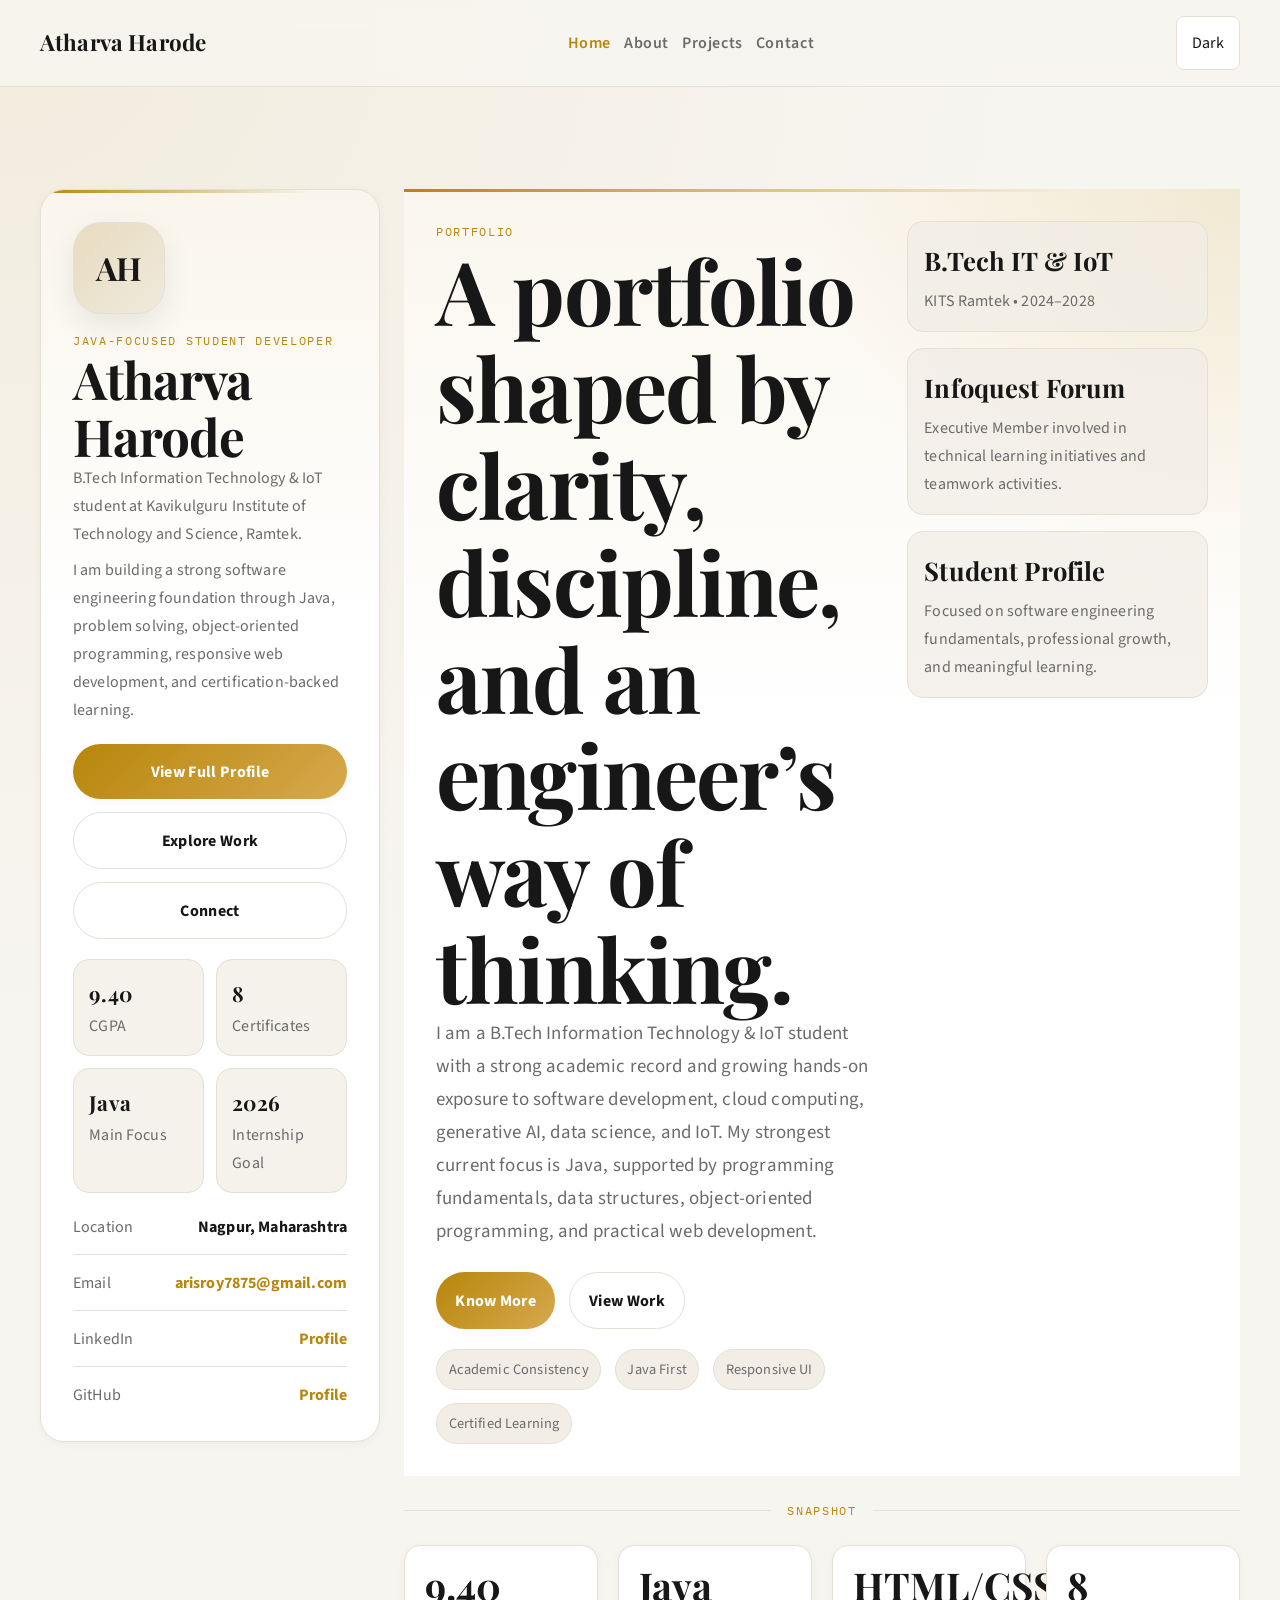
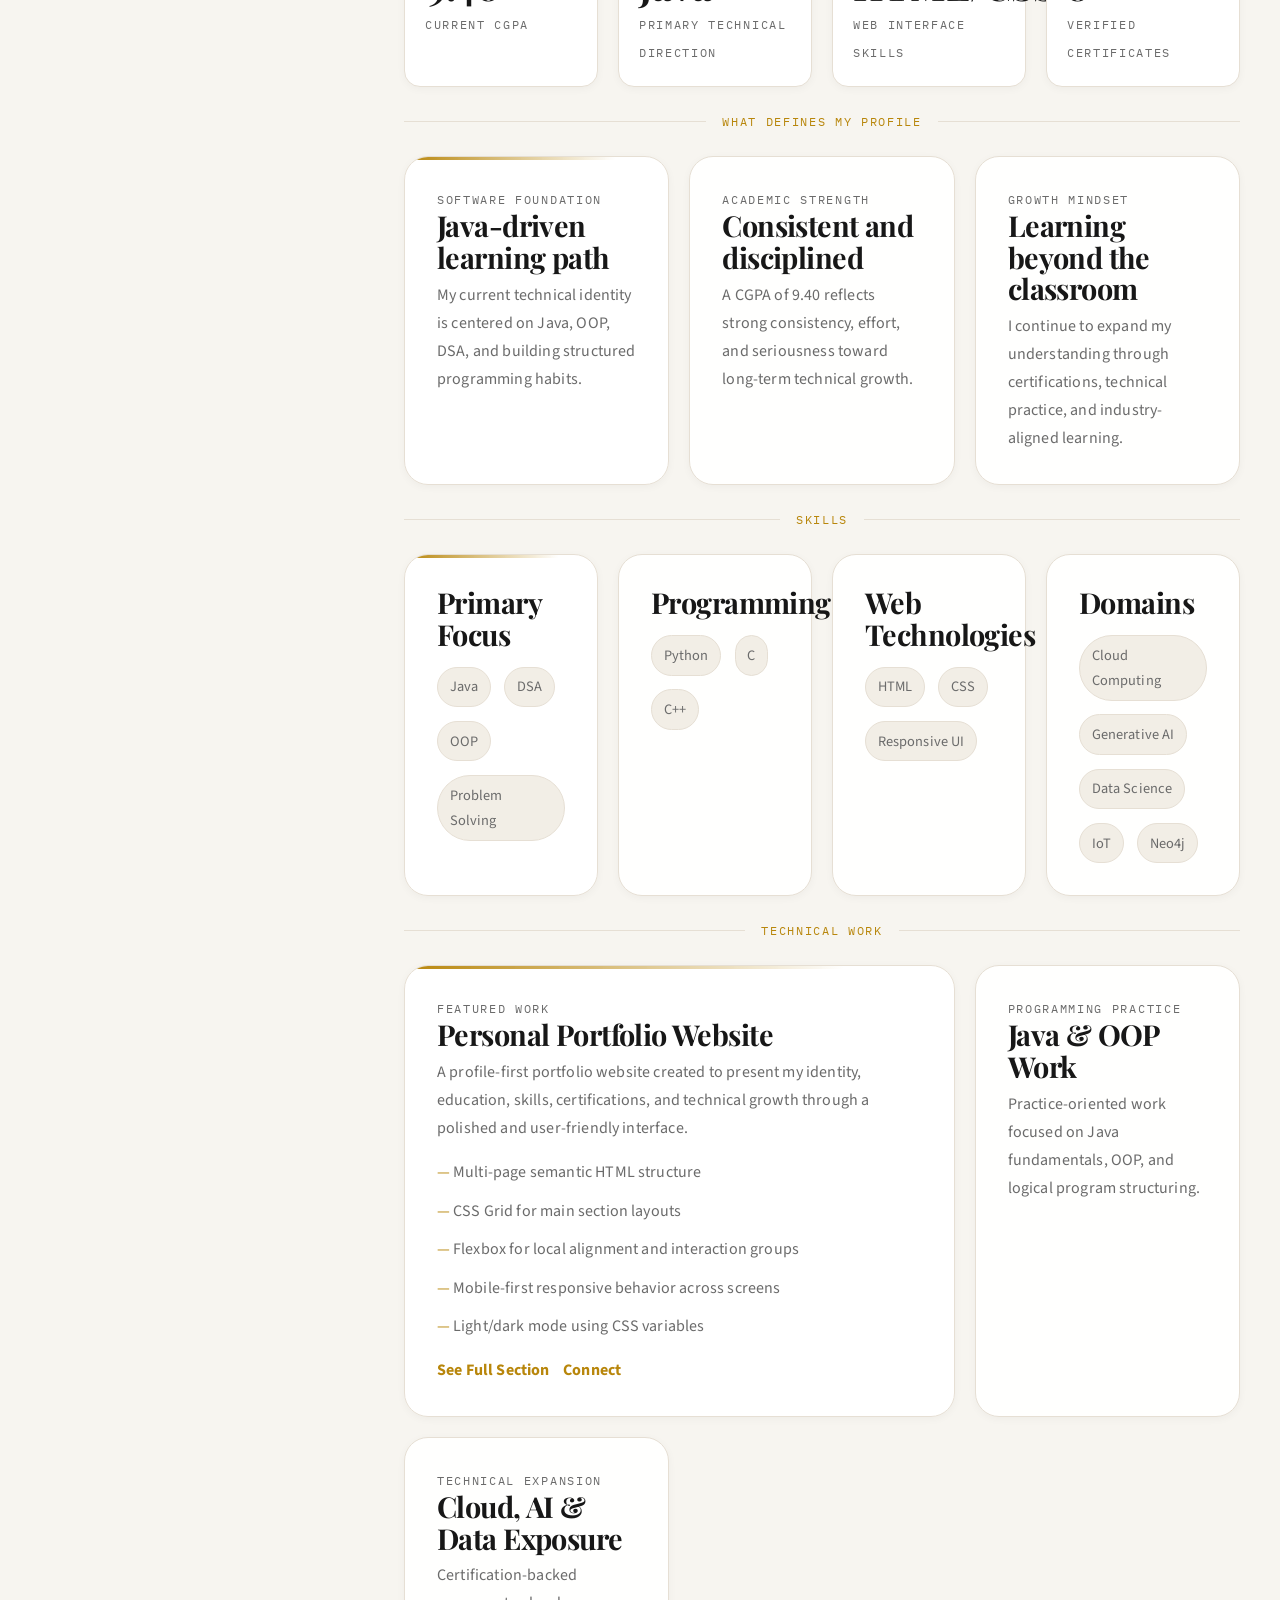
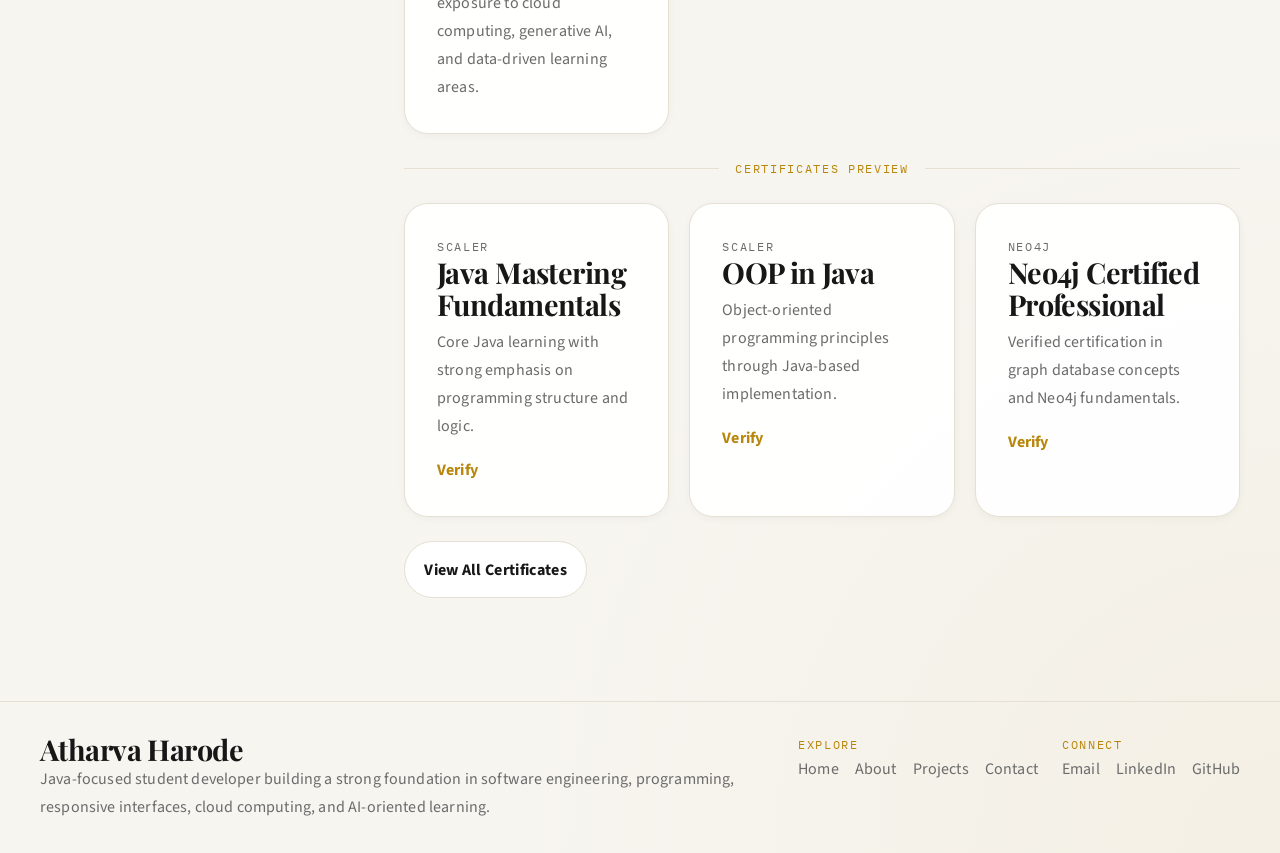
==== commit 9f940a4d: "Initialize new change in this task" ====
--- a/index.html
+++ b/index.html
@@ -6,7 +6,7 @@
   <meta name="color-scheme" content="light dark" />
   <meta
     name="description"
-    content="Atharva Harode portfolio showcasing profile, education, skills, certifications, and technical growth."
+    content="Atharva Harode portfolio featuring education, skills, certifications, and software development profile."
   />
   <title>Atharva Harode — Portfolio</title>
 
@@ -16,7 +16,6 @@
     href="https://fonts.googleapis.com/css2?family=IBM+Plex+Mono:wght@500&family=Playfair+Display:wght@600;700&family=Source+Sans+3:wght@400;600;700&display=swap"
     rel="stylesheet"
   />
-
   <link rel="stylesheet" href="css/style.css" />
   <script defer src="script.js"></script>
 </head>
@@ -41,292 +40,308 @@
     </div>
   </header>
 
-  <main id="main">
-    <section class="section">
-      <div class="container hero-layout">
-        <div class="profile-intro">
-          <div class="profile-head">
-            <div class="profile-avatar" aria-label="Atharva Harode profile placeholder">
-              <span>AH</span>
-              <!-- Later, if you want your image, replace the span above with:
-              <img src="images/profile.jpg" alt="Atharva Harode" />
-              -->
+  <main id="main" class="section">
+    <div class="container home-shell">
+      <aside class="sidebar-card">
+        <div class="identity-top">
+          <div class="avatar" aria-label="Atharva Harode profile placeholder">
+            <span>AH</span>
+            <!-- To add your image later, replace the span above with:
+            <img src="images/profile.jpg" alt="Atharva Harode" />
+            -->
+          </div>
+
+          <div>
+            <p class="eyebrow">Java-Focused Student Developer</p>
+            <h2>Atharva Harode</h2>
+            <p class="identity-role">
+              B.Tech Information Technology & IoT student at Kavikulguru Institute of Technology and Science, Ramtek.
+            </p>
+          </div>
+        </div>
+
+        <p class="identity-copy">
+          I am building a strong software engineering foundation through Java, problem solving,
+          object-oriented programming, responsive web development, and certification-backed learning.
+        </p>
+
+        <div class="identity-actions">
+          <a class="btn btn--primary" href="about.html">View Full Profile</a>
+          <a class="btn btn--secondary" href="projects.html">Explore Work</a>
+          <a class="btn btn--secondary" href="contact.html">Connect</a>
+        </div>
+
+        <div class="mini-stats">
+          <div class="mini-stat">
+            <strong>9.40</strong>
+            <span class="muted">CGPA</span>
+          </div>
+          <div class="mini-stat">
+            <strong>8</strong>
+            <span class="muted">Certificates</span>
+          </div>
+          <div class="mini-stat">
+            <strong>Java</strong>
+            <span class="muted">Main Focus</span>
+          </div>
+          <div class="mini-stat">
+            <strong>2026</strong>
+            <span class="muted">Internship Goal</span>
+          </div>
+        </div>
+
+        <div class="quick-info">
+          <div class="quick-row">
+            <span class="muted">Location</span>
+            <strong>Nagpur, Maharashtra</strong>
+          </div>
+          <div class="quick-row">
+            <span class="muted">Email</span>
+            <strong><a href="mailto:arisroy7875@gmail.com">arisroy7875@gmail.com</a></strong>
+          </div>
+          <div class="quick-row">
+            <span class="muted">LinkedIn</span>
+            <strong><a href="https://www.linkedin.com/in/atharva-harode-336a64334/" target="_blank" rel="noopener noreferrer">Profile</a></strong>
+          </div>
+          <div class="quick-row">
+            <span class="muted">GitHub</span>
+            <strong><a href="https://github.com/atharva787590" target="_blank" rel="noopener noreferrer">Profile</a></strong>
+          </div>
+        </div>
+      </aside>
+
+      <div class="content-rail">
+        <section class="spotlight-panel">
+          <div class="spotlight-grid">
+            <div>
+              <p class="eyebrow">Portfolio</p>
+              <h1>A portfolio shaped by clarity, discipline, and an engineer’s way of thinking.</h1>
+              <p class="lead">
+                I am a B.Tech Information Technology & IoT student with a strong academic record and growing hands-on exposure
+                to software development, cloud computing, generative AI, data science, and IoT. My strongest current focus is Java,
+                supported by programming fundamentals, data structures, object-oriented programming, and practical web development.
+              </p>
+
+              <div class="btn-row">
+                <a class="btn btn--primary" href="about.html">Know More</a>
+                <a class="btn btn--secondary" href="projects.html">View Work</a>
+              </div>
+
+              <div class="badge-list" style="margin-top: 1.25rem;">
+                <span class="badge">Academic Consistency</span>
+                <span class="badge">Java First</span>
+                <span class="badge">Responsive UI</span>
+                <span class="badge">Certified Learning</span>
+              </div>
             </div>
 
-            <div>
-              <p class="eyebrow">Java-Focused Student Developer</p>
-              <h1>Atharva Harode</h1>
-              <p class="profile-title">
-                B.Tech Information Technology & IoT student at Kavikulguru Institute of Technology and Science, Ramtek.
-              </p>
+            <div class="spotlight-aside">
+              <div class="metric-card">
+                <strong>B.Tech IT & IoT</strong>
+                <span class="muted">KITS Ramtek • 2024–2028</span>
+              </div>
+              <div class="metric-card">
+                <strong>Infoquest Forum</strong>
+                <span class="muted">Executive Member involved in technical learning initiatives and teamwork activities.</span>
+              </div>
+              <div class="metric-card">
+                <strong>Student Profile</strong>
+                <span class="muted">Focused on software engineering fundamentals, professional growth, and meaningful learning.</span>
+              </div>
             </div>
           </div>
-
-          <p class="lead">
-            A disciplined academic foundation, a Java-first technical mindset, and continuous hands-on learning define my journey.
-            I am building toward software engineering through programming fundamentals, responsive web development,
-            structured problem solving, and certification-backed exposure to cloud, AI, data, and modern tools.
-          </p>
-
-          <div class="button-row">
-            <a class="button button--primary" href="about.html">View Full Profile</a>
-            <a class="button button--secondary" href="projects.html">Explore Work</a>
-            <a class="button button--secondary" href="contact.html">Contact Me</a>
-          </div>
-
-          <div class="hero-tags">
-            <span class="hero-tag">CGPA 9.40</span>
-            <span class="hero-tag">2024–2028</span>
-            <span class="hero-tag">Java Focus</span>
-            <span class="hero-tag">Nagpur, Maharashtra</span>
-          </div>
-        </div>
-
-        <aside class="profile-card">
-          <p class="eyebrow">Structured Profile</p>
-
-          <div class="profile-facts">
-            <div class="detail-row">
-              <span class="muted">Primary Direction</span>
-              <strong>Java & Software Fundamentals</strong>
-            </div>
-            <div class="detail-row">
-              <span class="muted">Institute</span>
-              <strong>KITS Ramtek</strong>
-            </div>
-            <div class="detail-row">
-              <span class="muted">Academic Span</span>
-              <strong>2024–2028</strong>
-            </div>
-            <div class="detail-row">
-              <span class="muted">Current CGPA</span>
+        </section>
+
+        <section>
+          <div class="section-label">
+            <span>Snapshot</span>
+          </div>
+
+          <div class="stats-band">
+            <article class="stat-card">
               <strong>9.40</strong>
-            </div>
-            <div class="detail-row">
-              <span class="muted">Email</span>
-              <strong><a href="mailto:arisroy7875@gmail.com">arisroy7875@gmail.com</a></strong>
-            </div>
-          </div>
-
-          <div class="quick-links" style="margin-top: 1.25rem;">
-            <a href="https://www.linkedin.com/in/atharva-harode-336a64334/" target="_blank" rel="noopener noreferrer">LinkedIn</a>
-            <a href="https://github.com/atharva787590" target="_blank" rel="noopener noreferrer">GitHub</a>
-            <a href="about.html">Certificates</a>
-          </div>
-        </aside>
-      </div>
-
-      <div class="container">
-        <div class="stats-grid">
-          <article class="stat-card">
-            <div class="stat-number">9.40</div>
-            <p class="meta-text">Current CGPA</p>
-          </article>
-
-          <article class="stat-card">
-            <div class="stat-number">8</div>
-            <p class="meta-text">Verified Certificates</p>
-          </article>
-
-          <article class="stat-card">
-            <div class="stat-number">Java</div>
-            <p class="meta-text">Primary Technical Focus</p>
-          </article>
-
-          <article class="stat-card">
-            <div class="stat-number">Infoquest</div>
-            <p class="meta-text">Executive Member</p>
-          </article>
-        </div>
-      </div>
-    </section>
-
-    <section class="section section--tight">
-      <div class="container">
-        <div class="section-label">
-          <span>Profile Highlights</span>
-        </div>
-
-        <div class="highlight-grid">
-          <article class="card card--featured">
-            <p class="meta-text">Academic Strength</p>
-            <h3 class="card-title">Consistent and disciplined</h3>
-            <p class="card-text">
-              Strong academic performance with a CGPA of 9.40, backed by consistency, effort, and a focus on building meaningful technical depth.
-            </p>
-          </article>
-
-          <article class="card">
-            <p class="meta-text">Technical Direction</p>
-            <h3 class="card-title">Java-first development path</h3>
-            <p class="card-text">
-              My strongest interest lies in Java, object-oriented programming, data structures, and developing clean, logical coding habits.
-            </p>
-          </article>
-
-          <article class="card">
-            <p class="meta-text">Professional Presence</p>
-            <h3 class="card-title">Profile-led portfolio</h3>
-            <p class="card-text">
-              This website is designed as a structured professional profile that brings together my education, skills, certifications, and current technical direction.
-            </p>
-          </article>
-        </div>
-      </div>
-    </section>
-
-    <section class="section section--tight">
-      <div class="container">
-        <div class="section-label">
-          <span>Skills Architecture</span>
-        </div>
-
-        <div class="skills-grid">
-          <article class="card card--featured skill-group">
-            <h3 class="card-title">Primary Focus</h3>
-            <div class="chip-list">
-              <span class="skill-chip">Java</span>
-              <span class="skill-chip">DSA</span>
-              <span class="skill-chip">OOP</span>
-              <span class="skill-chip">Problem Solving</span>
-            </div>
-          </article>
-
-          <article class="card skill-group">
-            <h3 class="card-title">Programming Languages</h3>
-            <div class="chip-list">
-              <span class="skill-chip">Python</span>
-              <span class="skill-chip">C</span>
-              <span class="skill-chip">C++</span>
-            </div>
-          </article>
-
-          <article class="card skill-group">
-            <h3 class="card-title">Web Technologies</h3>
-            <div class="chip-list">
-              <span class="skill-chip">HTML</span>
-              <span class="skill-chip">CSS</span>
-              <span class="skill-chip">Responsive UI</span>
-            </div>
-          </article>
-
-          <article class="card skill-group">
-            <h3 class="card-title">Domains & Tools</h3>
-            <div class="chip-list">
-              <span class="skill-chip">Cloud Computing</span>
-              <span class="skill-chip">Generative AI</span>
-              <span class="skill-chip">Data Science</span>
-              <span class="skill-chip">IoT</span>
-              <span class="skill-chip">Neo4j</span>
-            </div>
-          </article>
-        </div>
-      </div>
-    </section>
-
-    <section class="section section--tight">
-      <div class="container">
-        <div class="section-label">
-          <span>Projects & Technical Work</span>
-        </div>
-
-        <div class="project-grid">
-          <article class="card card--featured">
-            <p class="meta-text">Featured Work</p>
-            <h3 class="card-title">Personal Portfolio Website</h3>
-            <p class="card-text">
-              A profile-first multi-page portfolio built to present my identity, academic background, technical strengths,
-              and verified certifications in a premium and structured way.
-            </p>
-
-            <ul class="list-points">
-              <li>Semantic HTML across multiple pages</li>
-              <li>CSS Grid for major section architecture</li>
-              <li>Flexbox for localized alignment and interaction groups</li>
-              <li>Light and dark theme using CSS variables</li>
-            </ul>
-
-            <div class="card-links">
-              <a href="projects.html">View More</a>
-              <a href="about.html">See Certifications</a>
-            </div>
-          </article>
-
-          <article class="card">
-            <p class="meta-text">Programming Growth</p>
-            <h3 class="card-title">Java & OOP Practice</h3>
-            <p class="card-text">
-              Focused learning and practice around Java programming, object-oriented thinking, and structured implementation.
-            </p>
-          </article>
-
-          <article class="card">
-            <p class="meta-text">Technical Expansion</p>
-            <h3 class="card-title">Cloud, AI & Data Exposure</h3>
-            <p class="card-text">
-              Certification-backed learning and growing exposure to cloud computing, generative AI, data science, and emerging technologies.
-            </p>
-          </article>
-        </div>
-      </div>
-    </section>
-
-    <section class="section section--tight">
-      <div class="container">
-        <div class="section-label">
-          <span>Certificate Highlights</span>
-        </div>
-
-        <div class="cert-grid">
-          <article class="card">
-            <p class="meta-text">Scaler</p>
-            <h3 class="card-title">Java Mastering Fundamentals</h3>
-            <p class="card-text">Strong foundational Java learning centered on logic, syntax, and structured programming.</p>
-            <div class="card-links">
-              <a href="https://moonshot.scaler.com/s/sl/8MfIuvoeKz" target="_blank" rel="noopener noreferrer">Verify</a>
-            </div>
-          </article>
-
-          <article class="card">
-            <p class="meta-text">Scaler</p>
-            <h3 class="card-title">OOP in Java</h3>
-            <p class="card-text">Object-oriented principles and Java-based software design understanding.</p>
-            <div class="card-links">
-              <a href="https://moonshot.scaler.com/s/li/6NjYlQh3RE" target="_blank" rel="noopener noreferrer">Verify</a>
-            </div>
-          </article>
-
-          <article class="card">
-            <p class="meta-text">Neo4j</p>
-            <h3 class="card-title">Neo4j Certified Professional</h3>
-            <p class="card-text">Verified certification in graph database fundamentals and Neo4j concepts.</p>
-            <div class="card-links">
-              <a href="https://graphacademy.neo4j.com/c/7bdb7557-6568-4c2e-84bf-61533a747345/" target="_blank" rel="noopener noreferrer">Verify</a>
-            </div>
-          </article>
-        </div>
-
-        <div class="button-row">
-          <a class="button button--secondary" href="about.html">View All Certificates</a>
-        </div>
-      </div>
-    </section>
-
-    <section class="section section--tight">
-      <div class="container">
-        <div class="cta-panel card--featured">
-          <p class="eyebrow">Professional Connection</p>
-          <h2>Let’s connect for internships, learning opportunities, and technical growth.</h2>
-          <p class="lead">
-            I prefer clear and professional communication through email or LinkedIn.
-          </p>
-          <div class="button-row">
-            <a class="button button--primary" href="mailto:arisroy7875@gmail.com">Email Me</a>
-            <a class="button button--secondary" href="https://www.linkedin.com/in/atharva-harode-336a64334/" target="_blank" rel="noopener noreferrer">LinkedIn</a>
-          </div>
-        </div>
-      </div>
-    </section>
+              <span class="meta">Current CGPA</span>
+            </article>
+            <article class="stat-card">
+              <strong>Java</strong>
+              <span class="meta">Primary Technical Direction</span>
+            </article>
+            <article class="stat-card">
+              <strong>HTML/CSS</strong>
+              <span class="meta">Web Interface Skills</span>
+            </article>
+            <article class="stat-card">
+              <strong>8</strong>
+              <span class="meta">Verified Certificates</span>
+            </article>
+          </div>
+        </section>
+
+        <section>
+          <div class="section-label">
+            <span>What Defines My Profile</span>
+          </div>
+
+          <div class="feature-grid">
+            <article class="feature-card card--accent">
+              <p class="meta">Software Foundation</p>
+              <h3>Java-driven learning path</h3>
+              <p class="card-text">
+                My current technical identity is centered on Java, OOP, DSA, and building structured programming habits.
+              </p>
+            </article>
+
+            <article class="feature-card">
+              <p class="meta">Academic Strength</p>
+              <h3>Consistent and disciplined</h3>
+              <p class="card-text">
+                A CGPA of 9.40 reflects strong consistency, effort, and seriousness toward long-term technical growth.
+              </p>
+            </article>
+
+            <article class="feature-card">
+              <p class="meta">Growth Mindset</p>
+              <h3>Learning beyond the classroom</h3>
+              <p class="card-text">
+                I continue to expand my understanding through certifications, technical practice, and industry-aligned learning.
+              </p>
+            </article>
+          </div>
+        </section>
+
+        <section>
+          <div class="section-label">
+            <span>Skills</span>
+          </div>
+
+          <div class="skill-grid">
+            <article class="card card--accent">
+              <h3>Primary Focus</h3>
+              <div class="badge-list">
+                <span class="badge">Java</span>
+                <span class="badge">DSA</span>
+                <span class="badge">OOP</span>
+                <span class="badge">Problem Solving</span>
+              </div>
+            </article>
+
+            <article class="card">
+              <h3>Programming</h3>
+              <div class="badge-list">
+                <span class="badge">Python</span>
+                <span class="badge">C</span>
+                <span class="badge">C++</span>
+              </div>
+            </article>
+
+            <article class="card">
+              <h3>Web Technologies</h3>
+              <div class="badge-list">
+                <span class="badge">HTML</span>
+                <span class="badge">CSS</span>
+                <span class="badge">Responsive UI</span>
+              </div>
+            </article>
+
+            <article class="card">
+              <h3>Domains</h3>
+              <div class="badge-list">
+                <span class="badge">Cloud Computing</span>
+                <span class="badge">Generative AI</span>
+                <span class="badge">Data Science</span>
+                <span class="badge">IoT</span>
+                <span class="badge">Neo4j</span>
+              </div>
+            </article>
+          </div>
+        </section>
+
+        <section>
+          <div class="section-label">
+            <span>Technical Work</span>
+          </div>
+
+          <div class="project-grid">
+            <article class="card card--accent card--wide">
+              <p class="meta">Featured Work</p>
+              <h3>Personal Portfolio Website</h3>
+              <p class="card-text">
+                A profile-first portfolio website created to present my identity, education, skills, certifications,
+                and technical growth through a polished and user-friendly interface.
+              </p>
+
+              <ul class="list-points">
+                <li>Multi-page semantic HTML structure</li>
+                <li>CSS Grid for main section layouts</li>
+                <li>Flexbox for local alignment and interaction groups</li>
+                <li>Mobile-first responsive behavior across screens</li>
+                <li>Light/dark mode using CSS variables</li>
+              </ul>
+
+              <div class="card-links" style="margin-top: 1rem;">
+                <a href="projects.html">See Full Section</a>
+                <a href="contact.html">Connect</a>
+              </div>
+            </article>
+
+            <article class="card">
+              <p class="meta">Programming Practice</p>
+              <h3>Java & OOP Work</h3>
+              <p class="card-text">
+                Practice-oriented work focused on Java fundamentals, OOP, and logical program structuring.
+              </p>
+            </article>
+
+            <article class="card">
+              <p class="meta">Technical Expansion</p>
+              <h3>Cloud, AI & Data Exposure</h3>
+              <p class="card-text">
+                Certification-backed exposure to cloud computing, generative AI, and data-driven learning areas.
+              </p>
+            </article>
+          </div>
+        </section>
+
+        <section>
+          <div class="section-label">
+            <span>Certificates Preview</span>
+          </div>
+
+          <div class="cert-grid">
+            <article class="card">
+              <p class="meta">Scaler</p>
+              <h3>Java Mastering Fundamentals</h3>
+              <p class="card-text">Core Java learning with strong emphasis on programming structure and logic.</p>
+              <div class="card-links" style="margin-top: 1rem;">
+                <a href="https://moonshot.scaler.com/s/sl/8MfIuvoeKz" target="_blank" rel="noopener noreferrer">Verify</a>
+              </div>
+            </article>
+
+            <article class="card">
+              <p class="meta">Scaler</p>
+              <h3>OOP in Java</h3>
+              <p class="card-text">Object-oriented programming principles through Java-based implementation.</p>
+              <div class="card-links" style="margin-top: 1rem;">
+                <a href="https://moonshot.scaler.com/s/li/6NjYlQh3RE" target="_blank" rel="noopener noreferrer">Verify</a>
+              </div>
+            </article>
+
+            <article class="card">
+              <p class="meta">Neo4j</p>
+              <h3>Neo4j Certified Professional</h3>
+              <p class="card-text">Verified certification in graph database concepts and Neo4j fundamentals.</p>
+              <div class="card-links" style="margin-top: 1rem;">
+                <a href="https://graphacademy.neo4j.com/c/7bdb7557-6568-4c2e-84bf-61533a747345/" target="_blank" rel="noopener noreferrer">Verify</a>
+              </div>
+            </article>
+          </div>
+
+          <div class="btn-row">
+            <a class="btn btn--secondary" href="about.html">View All Certificates</a>
+          </div>
+        </section>
+      </div>
+    </div>
   </main>
 
   <footer class="site-footer">
@@ -334,8 +349,8 @@
       <div>
         <h3>Atharva Harode</h3>
         <p class="muted">
-          Java-focused B.Tech Information Technology & IoT student building a strong foundation in software engineering,
-          web development, cloud computing, and AI-oriented learning.
+          Java-focused student developer building a strong foundation in software engineering,
+          programming, responsive interfaces, cloud computing, and AI-oriented learning.
         </p>
       </div>
 
--- a/css/style.css
+++ b/css/style.css
@@ -5,51 +5,47 @@
   --font-sans: "Source Sans 3", system-ui, -apple-system, BlinkMacSystemFont, sans-serif;
   --font-mono: "IBM Plex Mono", monospace;
 
-  --background: #fafaf8;
-  --foreground: #1a1a1a;
-  --muted: #f5f3f0;
-  --muted-foreground: #6b6b6b;
+  --background: #f7f5f0;
+  --surface: #ffffff;
+  --surface-soft: #f2eee6;
+  --foreground: #171717;
+  --muted: #6b6b6b;
   --accent: #b8860b;
-  --accent-secondary: #d4a84b;
-  --accent-foreground: #ffffff;
-  --accent-soft: rgba(184, 134, 11, 0.08);
-  --border: #e8e4df;
-  --card: #ffffff;
+  --accent-2: #d6a94d;
+  --border: #e6dfd4;
   --ring: rgba(184, 134, 11, 0.35);
 
-  --shadow-sm: 0 1px 2px rgba(26, 26, 26, 0.04);
-  --shadow-md: 0 6px 18px rgba(26, 26, 26, 0.08);
-  --shadow-lg: 0 12px 32px rgba(26, 26, 26, 0.12);
-
-  --radius-sm: 6px;
-  --radius-md: 10px;
-  --radius-lg: 18px;
-  --radius-xl: 24px;
-
-  --container: 74rem;
-  --reading-width: 64rem;
-
-  --transition: 220ms ease-out;
+  --shadow-sm: 0 2px 8px rgba(17, 17, 17, 0.04);
+  --shadow-md: 0 12px 30px rgba(17, 17, 17, 0.08);
+  --shadow-lg: 0 24px 48px rgba(17, 17, 17, 0.12);
+
+  --radius-sm: 8px;
+  --radius-md: 16px;
+  --radius-lg: 24px;
+  --radius-xl: 32px;
+
+  --container: 1200px;
+  --content: 760px;
+
+  --transition: 220ms ease;
 }
 
 :root[data-theme="dark"] {
   color-scheme: dark;
 
-  --background: #141311;
-  --foreground: #f2ede5;
-  --muted: #1d1a17;
-  --muted-foreground: #b9afa2;
+  --background: #121110;
+  --surface: #1a1816;
+  --surface-soft: #211d1a;
+  --foreground: #f4efe7;
+  --muted: #b8aea2;
   --accent: #d4a84b;
-  --accent-secondary: #e4bf69;
-  --accent-foreground: #141311;
-  --accent-soft: rgba(212, 168, 75, 0.12);
-  --border: #332d27;
-  --card: #191714;
+  --accent-2: #e6bf69;
+  --border: #332d28;
   --ring: rgba(212, 168, 75, 0.35);
 
-  --shadow-sm: 0 1px 2px rgba(0, 0, 0, 0.28);
-  --shadow-md: 0 8px 18px rgba(0, 0, 0, 0.28);
-  --shadow-lg: 0 16px 36px rgba(0, 0, 0, 0.34);
+  --shadow-sm: 0 2px 8px rgba(0, 0, 0, 0.18);
+  --shadow-md: 0 14px 32px rgba(0, 0, 0, 0.24);
+  --shadow-lg: 0 26px 50px rgba(0, 0, 0, 0.34);
 }
 
 *,
@@ -69,42 +65,20 @@
 h4,
 p,
 ul,
-li {
+li,
+figure {
   margin: 0;
 }
 
 body {
   font-family: var(--font-sans);
-  background: var(--background);
+  background:
+    radial-gradient(circle at top left, rgba(184, 134, 11, 0.08), transparent 24%),
+    radial-gradient(circle at bottom right, rgba(184, 134, 11, 0.05), transparent 18%),
+    var(--background);
   color: var(--foreground);
   line-height: 1.75;
   letter-spacing: 0.01em;
-  min-height: 100vh;
-  position: relative;
-}
-
-body::before {
-  content: "";
-  position: fixed;
-  inset: 0;
-  pointer-events: none;
-  background:
-    radial-gradient(circle at top left, rgba(184, 134, 11, 0.07), transparent 28%),
-    radial-gradient(circle at bottom right, rgba(184, 134, 11, 0.04), transparent 24%);
-  z-index: -2;
-}
-
-body::after {
-  content: "";
-  position: fixed;
-  inset: 0;
-  pointer-events: none;
-  opacity: 0.08;
-  background-image:
-    linear-gradient(rgba(0, 0, 0, 0.015) 1px, transparent 1px),
-    linear-gradient(90deg, rgba(0, 0, 0, 0.015) 1px, transparent 1px);
-  background-size: 24px 24px;
-  z-index: -1;
 }
 
 img {
@@ -113,8 +87,8 @@
 }
 
 a {
+  text-decoration: none;
   color: inherit;
-  text-decoration: none;
 }
 
 ul {
@@ -129,20 +103,22 @@
 }
 
 button {
-  cursor: pointer;
   border: none;
   background: none;
+  cursor: pointer;
+}
+
+::selection {
+  background: rgba(184, 134, 11, 0.18);
 }
 
 a:focus-visible,
-button:focus-visible {
+button:focus-visible,
+input:focus-visible,
+textarea:focus-visible {
   outline: none;
   box-shadow: 0 0 0 3px var(--ring);
   border-radius: var(--radius-sm);
-}
-
-::selection {
-  background: var(--accent-soft);
 }
 
 .skip-link {
@@ -150,7 +126,7 @@
   left: -9999px;
   top: 1rem;
   background: var(--accent);
-  color: var(--accent-foreground);
+  color: #fff;
   padding: 0.75rem 1rem;
   border-radius: var(--radius-sm);
   z-index: 1000;
@@ -165,16 +141,32 @@
   margin-inline: auto;
 }
 
-.reading-width {
-  width: min(100%, var(--reading-width));
+.narrow {
+  width: min(100%, var(--content));
 }
 
 .section {
-  padding-block: clamp(4rem, 9vw, 7rem);
+  padding-block: clamp(4rem, 8vw, 7rem);
 }
 
 .section--tight {
-  padding-block: clamp(2.8rem, 7vw, 4.8rem);
+  padding-block: clamp(2.5rem, 6vw, 4.5rem);
+}
+
+.eyebrow,
+.meta {
+  font-family: var(--font-mono);
+  font-size: 0.75rem;
+  text-transform: uppercase;
+  letter-spacing: 0.14em;
+}
+
+.eyebrow {
+  color: var(--accent);
+}
+
+.meta {
+  color: var(--muted);
 }
 
 .section-label {
@@ -192,27 +184,12 @@
   background: var(--border);
 }
 
-.section-label span,
-.eyebrow,
-.meta-text {
+.section-label span {
   font-family: var(--font-mono);
   font-size: 0.75rem;
-  font-weight: 500;
-  letter-spacing: 0.15em;
   text-transform: uppercase;
-}
-
-.section-label span,
-.eyebrow {
+  letter-spacing: 0.14em;
   color: var(--accent);
-}
-
-.meta-text {
-  color: var(--muted-foreground);
-}
-
-.muted {
-  color: var(--muted-foreground);
 }
 
 h1,
@@ -220,42 +197,39 @@
 h3,
 h4 {
   font-family: var(--font-serif);
-  line-height: 1.12;
+  line-height: 1.1;
   letter-spacing: -0.02em;
 }
 
 h1 {
-  font-size: clamp(2.6rem, 7vw, 4.8rem);
-  font-weight: 700;
+  font-size: clamp(2.8rem, 7vw, 5.5rem);
 }
 
 h2 {
-  font-size: clamp(2rem, 4.4vw, 3rem);
-  font-weight: 700;
+  font-size: clamp(2rem, 4vw, 3.3rem);
 }
 
 h3 {
-  font-size: clamp(1.3rem, 2.4vw, 1.65rem);
-  font-weight: 600;
+  font-size: clamp(1.3rem, 2.5vw, 1.8rem);
 }
 
 .lead {
-  font-size: clamp(1.05rem, 1.9vw, 1.2rem);
-  color: var(--muted-foreground);
-  max-width: 66ch;
+  font-size: clamp(1.05rem, 1.7vw, 1.18rem);
+  color: var(--muted);
+  max-width: 64ch;
+}
+
+.muted {
+  color: var(--muted);
 }
 
 .site-header {
   position: sticky;
   top: 0;
   z-index: 100;
+  backdrop-filter: blur(16px);
+  background: color-mix(in srgb, var(--background) 88%, transparent);
   border-bottom: 1px solid var(--border);
-  background: rgba(250, 250, 248, 0.88);
-  backdrop-filter: blur(14px);
-}
-
-:root[data-theme="dark"] .site-header {
-  background: rgba(20, 19, 17, 0.88);
 }
 
 .nav-shell {
@@ -269,9 +243,8 @@
 
 .brand {
   font-family: var(--font-serif);
-  font-size: 1.35rem;
+  font-size: 1.4rem;
   font-weight: 700;
-  letter-spacing: -0.02em;
 }
 
 .nav-actions {
@@ -284,18 +257,18 @@
 .nav-toggle {
   min-height: 44px;
   min-width: 44px;
-  padding: 0.7rem 0.9rem;
+  padding: 0.75rem 0.95rem;
   border: 1px solid var(--border);
   border-radius: var(--radius-sm);
-  background: var(--card);
+  background: var(--surface);
   color: var(--foreground);
-  transition: background var(--transition), border-color var(--transition), color var(--transition);
+  transition: all var(--transition);
 }
 
 .theme-toggle:hover,
 .nav-toggle:hover {
-  background: var(--muted);
   border-color: var(--accent);
+  background: var(--surface-soft);
 }
 
 .site-nav {
@@ -305,12 +278,12 @@
   left: 0;
   right: 0;
   padding: 1rem;
-  border: 1px solid var(--border);
-  border-radius: var(--radius-lg);
-  background: var(--card);
+  background: var(--surface);
+  border: 1px solid var(--border);
+  border-radius: var(--radius-md);
   box-shadow: var(--shadow-lg);
   flex-direction: column;
-  gap: 0.875rem;
+  gap: 0.8rem;
 }
 
 .site-nav.is-open {
@@ -318,10 +291,9 @@
 }
 
 .site-nav a {
-  font-size: 0.95rem;
   font-weight: 600;
-  letter-spacing: 0.05em;
-  color: var(--muted-foreground);
+  letter-spacing: 0.04em;
+  color: var(--muted);
   transition: color var(--transition);
 }
 
@@ -330,235 +302,317 @@
   color: var(--accent);
 }
 
-.button-row,
-.card-links,
-.footer-links,
-.quick-links,
-.chip-list,
-.hero-tags {
+.btn-row,
+.inline-links,
+.stat-list,
+.badge-list,
+.card-links {
   display: flex;
   flex-wrap: wrap;
   gap: 0.85rem;
 }
 
-.button-row {
+.btn-row {
   margin-top: 1.5rem;
 }
 
-.button {
+.btn {
   min-height: 44px;
   display: inline-flex;
   align-items: center;
   justify-content: center;
-  gap: 0.5rem;
   padding: 0.85rem 1.2rem;
-  border-radius: var(--radius-sm);
-  font-weight: 600;
-  letter-spacing: 0.03em;
-  touch-action: manipulation;
-  transition: background var(--transition), color var(--transition), border-color var(--transition), box-shadow var(--transition), transform var(--transition);
-}
-
-.button--primary {
-  background: var(--accent);
-  color: var(--accent-foreground);
+  border-radius: 999px;
+  font-weight: 700;
+  letter-spacing: 0.02em;
+  transition: all var(--transition);
+}
+
+.btn--primary {
+  background: linear-gradient(135deg, var(--accent), var(--accent-2));
+  color: #fff;
   box-shadow: var(--shadow-sm);
 }
 
-.button--primary:hover {
-  background: var(--accent-secondary);
+.btn--primary:hover {
+  transform: translateY(-2px);
   box-shadow: var(--shadow-md);
-  transform: translateY(-1px);
-}
-
-.button--secondary {
-  border: 1px solid var(--foreground);
+}
+
+.btn--secondary {
+  border: 1px solid var(--border);
+  background: var(--surface);
   color: var(--foreground);
-  background: transparent;
-}
-
-.button--secondary:hover {
+}
+
+.btn--secondary:hover {
   border-color: var(--accent);
   color: var(--accent);
-  background: var(--accent-soft);
-}
-
-.hero-layout,
-.info-grid,
-.contact-grid,
-.footer-grid,
-.project-grid,
-.cert-grid,
-.skills-grid,
-.stats-grid,
-.highlight-grid {
+  background: var(--surface-soft);
+}
+
+.card,
+.panel,
+.sidebar-card,
+.feature-card,
+.image-card,
+.form-card {
+  background: color-mix(in srgb, var(--surface) 96%, transparent);
+  border: 1px solid var(--border);
+  border-radius: var(--radius-lg);
+  box-shadow: var(--shadow-sm);
+}
+
+.card,
+.feature-card,
+.image-card,
+.form-card {
+  padding: 1.5rem;
+}
+
+.card,
+.feature-card,
+.image-card,
+.form-card,
+.panel {
+  transition: transform var(--transition), box-shadow var(--transition), border-color var(--transition);
+}
+
+.card:hover,
+.feature-card:hover,
+.image-card:hover,
+.form-card:hover,
+.panel:hover {
+  transform: translateY(-3px);
+  box-shadow: var(--shadow-md);
+  border-color: color-mix(in srgb, var(--accent) 45%, var(--border));
+}
+
+.card--accent,
+.sidebar-card,
+.spotlight-panel {
+  position: relative;
+  overflow: hidden;
+}
+
+.card--accent::before,
+.sidebar-card::before,
+.spotlight-panel::before {
+  content: "";
+  position: absolute;
+  inset: 0 auto auto 0;
+  width: 100%;
+  height: 3px;
+  background: linear-gradient(90deg, var(--accent), transparent 80%);
+}
+
+.home-shell {
   display: grid;
   gap: 1.5rem;
 }
 
-.hero-layout {
-  align-items: center;
-}
-
-.profile-intro {
+.sidebar-card {
+  padding: 1.5rem;
+  background:
+    linear-gradient(180deg, rgba(184, 134, 11, 0.08), transparent 35%),
+    var(--surface);
+}
+
+.identity-top {
   display: grid;
   gap: 1rem;
 }
 
-.profile-head {
-  display: grid;
-  gap: 1rem;
-}
-
-.profile-avatar {
-  width: 96px;
-  height: 96px;
+.avatar {
+  width: 92px;
+  height: 92px;
   border-radius: 28px;
   display: grid;
   place-items: center;
   background:
-    linear-gradient(135deg, var(--accent-soft), rgba(184, 134, 11, 0.02)),
-    var(--card);
+    linear-gradient(135deg, rgba(184, 134, 11, 0.18), rgba(184, 134, 11, 0.04)),
+    var(--surface-soft);
   border: 1px solid var(--border);
   box-shadow: var(--shadow-md);
-  color: var(--foreground);
   font-family: var(--font-serif);
   font-size: 2rem;
   font-weight: 700;
-  letter-spacing: -0.03em;
-  position: relative;
-  overflow: hidden;
-}
-
-.profile-avatar::after {
-  content: "";
-  position: absolute;
-  right: -10px;
-  bottom: -10px;
-  width: 64px;
-  height: 64px;
-  border-radius: 50%;
-  background: rgba(184, 134, 11, 0.14);
-  filter: blur(12px);
-}
-
-.profile-avatar img {
+}
+
+.avatar img {
   width: 100%;
   height: 100%;
   object-fit: cover;
-  border-radius: inherit;
-}
-
-.profile-title {
-  font-size: clamp(1.05rem, 2vw, 1.2rem);
-  color: var(--muted-foreground);
-}
-
-.profile-card,
-.card,
-.cta-panel {
-  background: var(--card);
-  border: 1px solid var(--border);
-  border-radius: var(--radius-lg);
-  box-shadow: var(--shadow-sm);
-}
-
-.profile-card {
-  padding: 1.5rem;
-  border-top: 2px solid var(--accent);
-}
-
-.profile-facts,
-.detail-list,
-.timeline-list {
-  display: grid;
-  gap: 0.95rem;
-}
-
-.detail-row {
+  border-radius: 28px;
+}
+
+.identity-role {
+  color: var(--muted);
+  font-size: 1rem;
+}
+
+.identity-copy {
+  color: var(--muted);
+  margin-top: 0.5rem;
+}
+
+.identity-actions {
+  display: grid;
+  gap: 0.8rem;
+  margin-top: 1.25rem;
+}
+
+.identity-actions .btn {
+  width: 100%;
+}
+
+.mini-stats {
+  display: grid;
+  grid-template-columns: repeat(2, minmax(0, 1fr));
+  gap: 0.75rem;
+  margin-top: 1.25rem;
+}
+
+.mini-stat {
+  padding: 0.95rem;
+  border: 1px solid var(--border);
+  border-radius: var(--radius-md);
+  background: color-mix(in srgb, var(--surface-soft) 75%, transparent);
+}
+
+.mini-stat strong {
+  display: block;
+  font-family: var(--font-serif);
+  font-size: 1.3rem;
+}
+
+.quick-info {
+  display: grid;
+  gap: 0.9rem;
+  margin-top: 1.25rem;
+}
+
+.quick-row {
   display: flex;
   justify-content: space-between;
   gap: 1rem;
-  padding-bottom: 0.9rem;
+  padding-bottom: 0.8rem;
   border-bottom: 1px solid var(--border);
 }
 
-.detail-row:last-child {
+.quick-row:last-child {
   border-bottom: none;
   padding-bottom: 0;
 }
 
-.detail-row a,
+.quick-row a,
 .card-links a,
-.footer-links a,
-.quick-links a {
+.inline-links a {
   color: var(--accent);
-  font-weight: 600;
-}
-
-.detail-row a:hover,
+  font-weight: 700;
+}
+
+.quick-row a:hover,
 .card-links a:hover,
-.footer-links a:hover,
-.quick-links a:hover {
+.inline-links a:hover {
   text-decoration: underline;
   text-underline-offset: 4px;
 }
 
-.hero-tag,
-.skill-chip {
-  border: 1px solid var(--border);
-  background: var(--card);
-  color: var(--muted-foreground);
-  padding: 0.45rem 0.75rem;
+.content-rail {
+  display: grid;
+  gap: 1.5rem;
+}
+
+.spotlight-panel {
+  padding: 1.75rem;
+  background:
+    radial-gradient(circle at top right, rgba(184, 134, 11, 0.12), transparent 28%),
+    linear-gradient(180deg, rgba(184, 134, 11, 0.07), transparent 42%),
+    var(--surface);
+}
+
+.spotlight-grid {
+  display: grid;
+  gap: 1.25rem;
+}
+
+.spotlight-aside {
+  display: grid;
+  gap: 1rem;
+}
+
+.spotlight-metrics {
+  display: grid;
+  gap: 0.9rem;
+}
+
+.metric-card {
+  padding: 1rem;
+  border-radius: var(--radius-md);
+  border: 1px solid var(--border);
+  background: color-mix(in srgb, var(--surface-soft) 72%, transparent);
+}
+
+.metric-card strong {
+  display: block;
+  font-family: var(--font-serif);
+  font-size: 1.6rem;
+  margin-bottom: 0.25rem;
+}
+
+.pill {
+  display: inline-flex;
+  align-items: center;
+  padding: 0.45rem 0.8rem;
   border-radius: 999px;
-  font-size: 0.9rem;
-}
-
-.stats-grid {
-  margin-top: 2rem;
+  border: 1px solid var(--border);
+  background: var(--surface);
+  color: var(--muted);
+  font-size: 0.92rem;
+}
+
+.stats-band,
+.feature-grid,
+.skill-grid,
+.project-grid,
+.cert-grid,
+.contact-grid,
+.education-grid,
+.gallery-grid {
+  display: grid;
+  gap: 1.25rem;
+}
+
+.stats-band {
   grid-template-columns: repeat(2, minmax(0, 1fr));
 }
 
 .stat-card {
-  padding: 1.3rem;
-  background: var(--card);
+  padding: 1.25rem;
   border: 1px solid var(--border);
   border-radius: var(--radius-md);
+  background: var(--surface);
   box-shadow: var(--shadow-sm);
 }
 
-.stat-number {
+.stat-card strong {
+  display: block;
   font-family: var(--font-serif);
-  font-size: clamp(2rem, 4vw, 3rem);
+  font-size: clamp(1.8rem, 3vw, 2.7rem);
   line-height: 1;
+  margin-bottom: 0.35rem;
+}
+
+.feature-card h3,
+.card h3,
+.image-card h3,
+.form-card h3 {
   margin-bottom: 0.45rem;
 }
 
-.card,
-.cta-panel {
-  padding: 1.5rem;
-  transition: border-color var(--transition), box-shadow var(--transition), transform var(--transition), background var(--transition);
-}
-
-.card:hover,
-.cta-panel:hover {
-  border-color: var(--accent);
-  box-shadow: var(--shadow-md);
-  transform: translateY(-2px);
-}
-
-.card--featured {
-  border-top: 2px solid var(--accent);
-  background: linear-gradient(180deg, var(--accent-soft), transparent 38%), var(--card);
-}
-
-.card-title {
-  margin-bottom: 0.5rem;
-}
-
-.card-text,
-.contact-note {
-  color: var(--muted-foreground);
+.card-text {
+  color: var(--muted);
 }
 
 .list-points {
@@ -570,7 +624,7 @@
 .list-points li {
   position: relative;
   padding-left: 1rem;
-  color: var(--muted-foreground);
+  color: var(--muted);
 }
 
 .list-points li::before {
@@ -580,44 +634,113 @@
   color: var(--accent);
 }
 
-.page-intro {
+.badge-list {
+  margin-top: 1rem;
+}
+
+.badge {
+  padding: 0.42rem 0.72rem;
+  border-radius: 999px;
+  border: 1px solid var(--border);
+  background: var(--surface-soft);
+  font-size: 0.9rem;
+  color: var(--muted);
+}
+
+.page-hero {
   display: grid;
   gap: 1rem;
 }
 
-.timeline-list {
+.timeline {
+  display: grid;
+  gap: 1rem;
+}
+
+.timeline-item {
+  padding: 1.25rem;
+  border: 1px solid var(--border);
+  border-radius: var(--radius-md);
+  background: var(--surface);
+  box-shadow: var(--shadow-sm);
+}
+
+.timeline-item .meta {
+  margin-bottom: 0.35rem;
+}
+
+.image-card {
+  display: grid;
+  gap: 1rem;
+}
+
+.image-frame {
+  min-height: 220px;
+  border-radius: var(--radius-md);
+  border: 1px dashed var(--border);
+  background:
+    linear-gradient(135deg, rgba(184, 134, 11, 0.12), rgba(184, 134, 11, 0.04)),
+    var(--surface-soft);
+  display: grid;
+  place-items: center;
+  text-align: center;
+  padding: 1rem;
+  color: var(--muted);
+}
+
+.image-frame img {
+  width: 100%;
+  height: 100%;
+  object-fit: cover;
+  border-radius: calc(var(--radius-md) - 2px);
+}
+
+.form-card form {
+  display: grid;
+  gap: 1rem;
   margin-top: 1rem;
 }
 
-.timeline-item {
-  padding: 1.2rem;
-  border: 1px solid var(--border);
-  border-radius: var(--radius-md);
-  background: var(--card);
-}
-
-.timeline-item .meta-text {
-  margin-bottom: 0.45rem;
-}
-
-.skill-group {
-  display: grid;
-  gap: 0.9rem;
-}
-
-.highlight-grid .card,
-.skills-grid .card,
-.project-grid .card,
-.cert-grid .card {
-  height: 100%;
+label {
+  display: grid;
+  gap: 0.45rem;
+  font-weight: 600;
+}
+
+input,
+textarea {
+  width: 100%;
+  border: 1px solid var(--border);
+  background: var(--surface);
+  color: var(--foreground);
+  border-radius: var(--radius-sm);
+  padding: 0.9rem 1rem;
+  transition: border-color var(--transition), box-shadow var(--transition), background var(--transition);
+}
+
+input:hover,
+textarea:hover {
+  border-color: var(--accent);
+}
+
+input:focus-visible,
+textarea:focus-visible {
+  outline: none;
+  border-color: var(--accent);
+  box-shadow: 0 0 0 3px var(--ring);
+}
+
+textarea {
+  min-height: 160px;
+  resize: vertical;
 }
 
 .note-box {
-  padding: 1.25rem;
+  padding: 1rem 1.1rem;
   border: 1px dashed var(--border);
   border-radius: var(--radius-md);
-  background: var(--muted);
-  color: var(--muted-foreground);
+  background: var(--surface-soft);
+  color: var(--muted);
 }
 
 .site-footer {
@@ -626,7 +749,22 @@
 }
 
 .footer-grid {
-  align-items: start;
+  display: grid;
+  gap: 1.5rem;
+}
+
+.footer-links {
+  display: flex;
+  flex-wrap: wrap;
+  gap: 0.8rem 1rem;
+}
+
+.footer-links a {
+  color: var(--muted);
+}
+
+.footer-links a:hover {
+  color: var(--accent);
 }
 
 @media (min-width: 768px) {
@@ -639,7 +777,7 @@
     position: static;
     flex-direction: row;
     align-items: center;
-    border: 0;
+    border: none;
     box-shadow: none;
     background: transparent;
     padding: 0;
@@ -650,22 +788,24 @@
     display: none;
   }
 
-  .hero-layout {
+  .spotlight-grid {
     grid-template-columns: 1.2fr 0.8fr;
-    gap: 3rem;
-  }
-
-  .stats-grid {
+    align-items: start;
+  }
+
+  .stats-band {
     grid-template-columns: repeat(4, minmax(0, 1fr));
   }
 
-  .highlight-grid,
+  .feature-grid,
   .project-grid,
-  .contact-grid {
+  .contact-grid,
+  .education-grid,
+  .gallery-grid {
     grid-template-columns: repeat(2, minmax(0, 1fr));
   }
 
-  .skills-grid {
+  .skill-grid {
     grid-template-columns: repeat(2, minmax(0, 1fr));
   }
 
@@ -673,21 +813,27 @@
     grid-template-columns: repeat(2, minmax(0, 1fr));
   }
 
-  .info-grid {
-    grid-template-columns: 1.15fr 0.85fr;
-  }
-
   .footer-grid {
     grid-template-columns: 1.1fr 0.9fr;
   }
 }
 
 @media (min-width: 1024px) {
-  .highlight-grid {
+  .home-shell {
+    grid-template-columns: 340px minmax(0, 1fr);
+    align-items: start;
+  }
+
+  .sidebar-card {
+    position: sticky;
+    top: 6.5rem;
+  }
+
+  .feature-grid {
     grid-template-columns: repeat(3, minmax(0, 1fr));
   }
 
-  .skills-grid {
+  .skill-grid {
     grid-template-columns: repeat(4, minmax(0, 1fr));
   }
 
@@ -695,7 +841,7 @@
     grid-template-columns: repeat(3, minmax(0, 1fr));
   }
 
-  .project-grid .card--featured {
+  .project-grid .card--wide {
     grid-column: span 2;
   }
 
@@ -703,19 +849,18 @@
     grid-template-columns: repeat(3, minmax(0, 1fr));
   }
 
-  .contact-grid {
-    grid-template-columns: 1.05fr 0.95fr;
-  }
-
   .footer-grid {
     grid-template-columns: 1fr auto auto;
   }
 }
 
 @media (min-width: 1280px) {
-  .profile-card,
+  .sidebar-card,
+  .spotlight-panel,
   .card,
-  .cta-panel {
+  .feature-card,
+  .image-card,
+  .form-card {
     padding: 2rem;
   }
 }
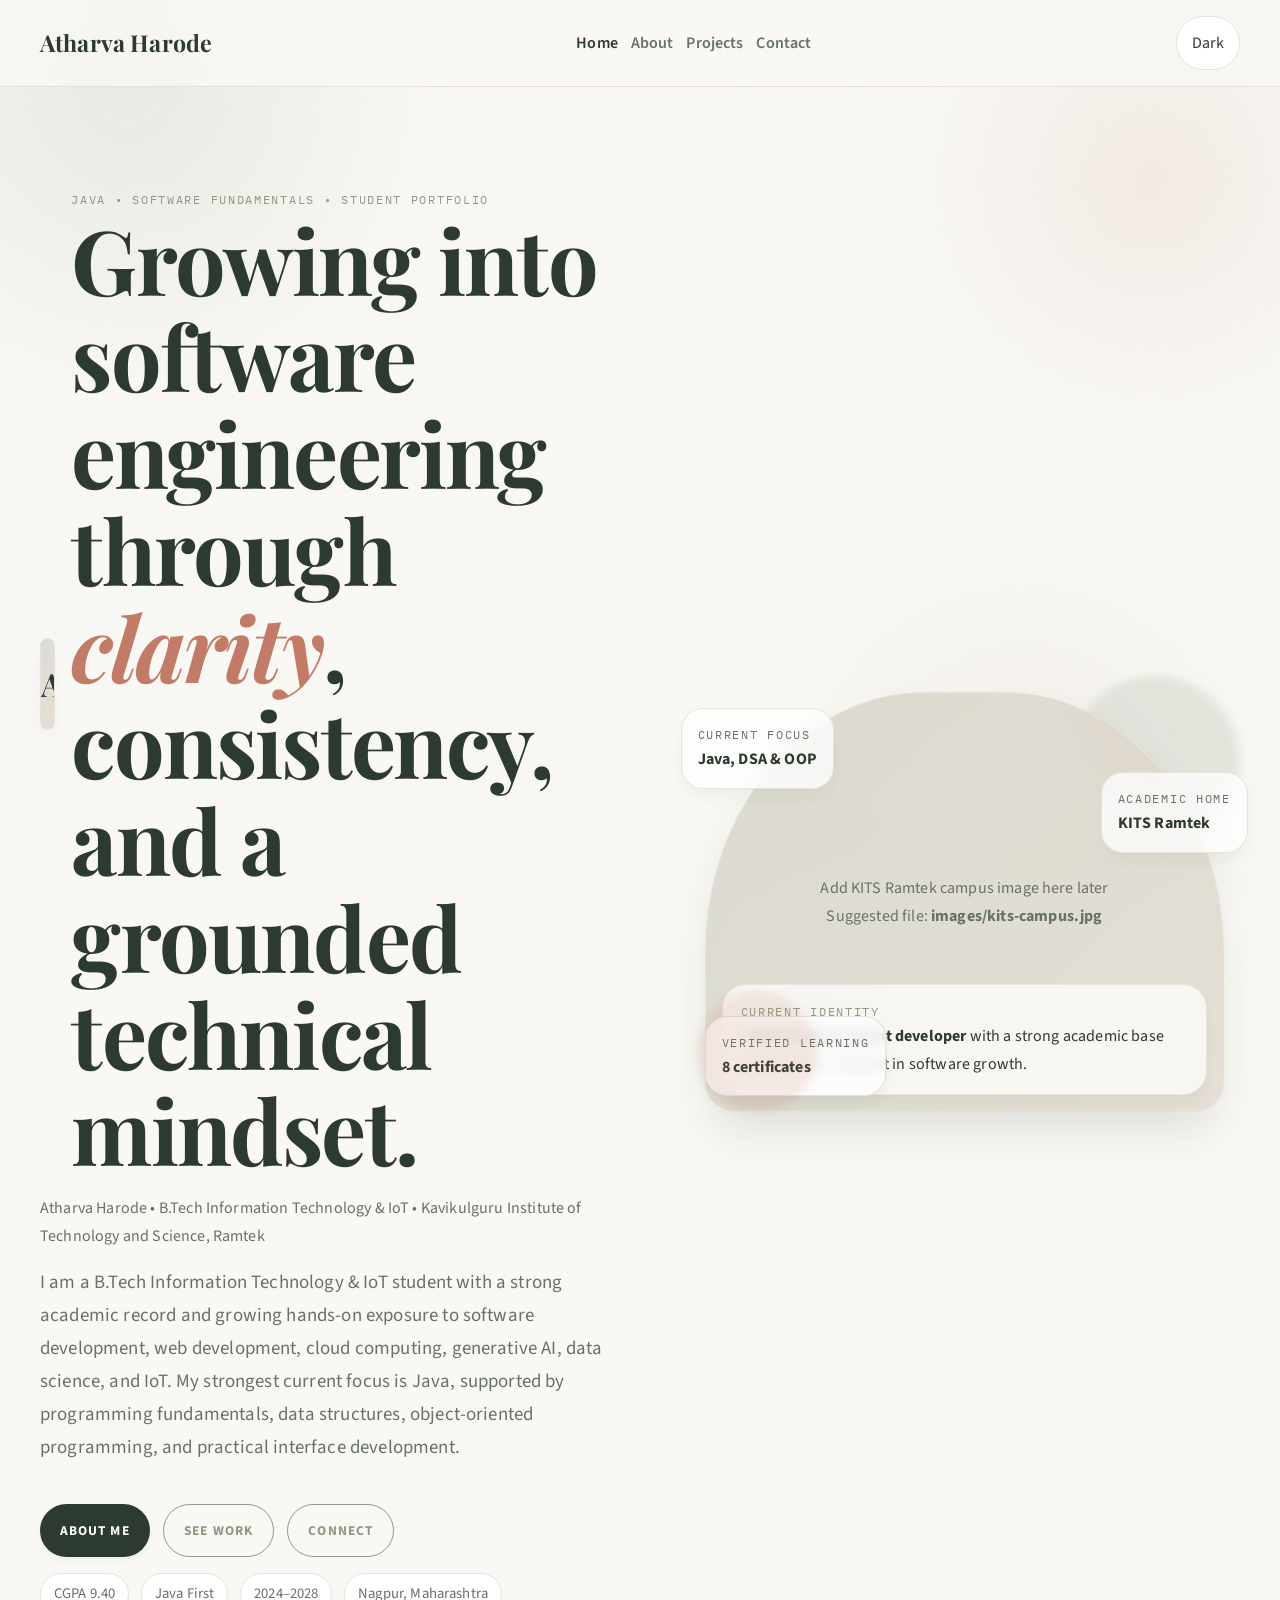
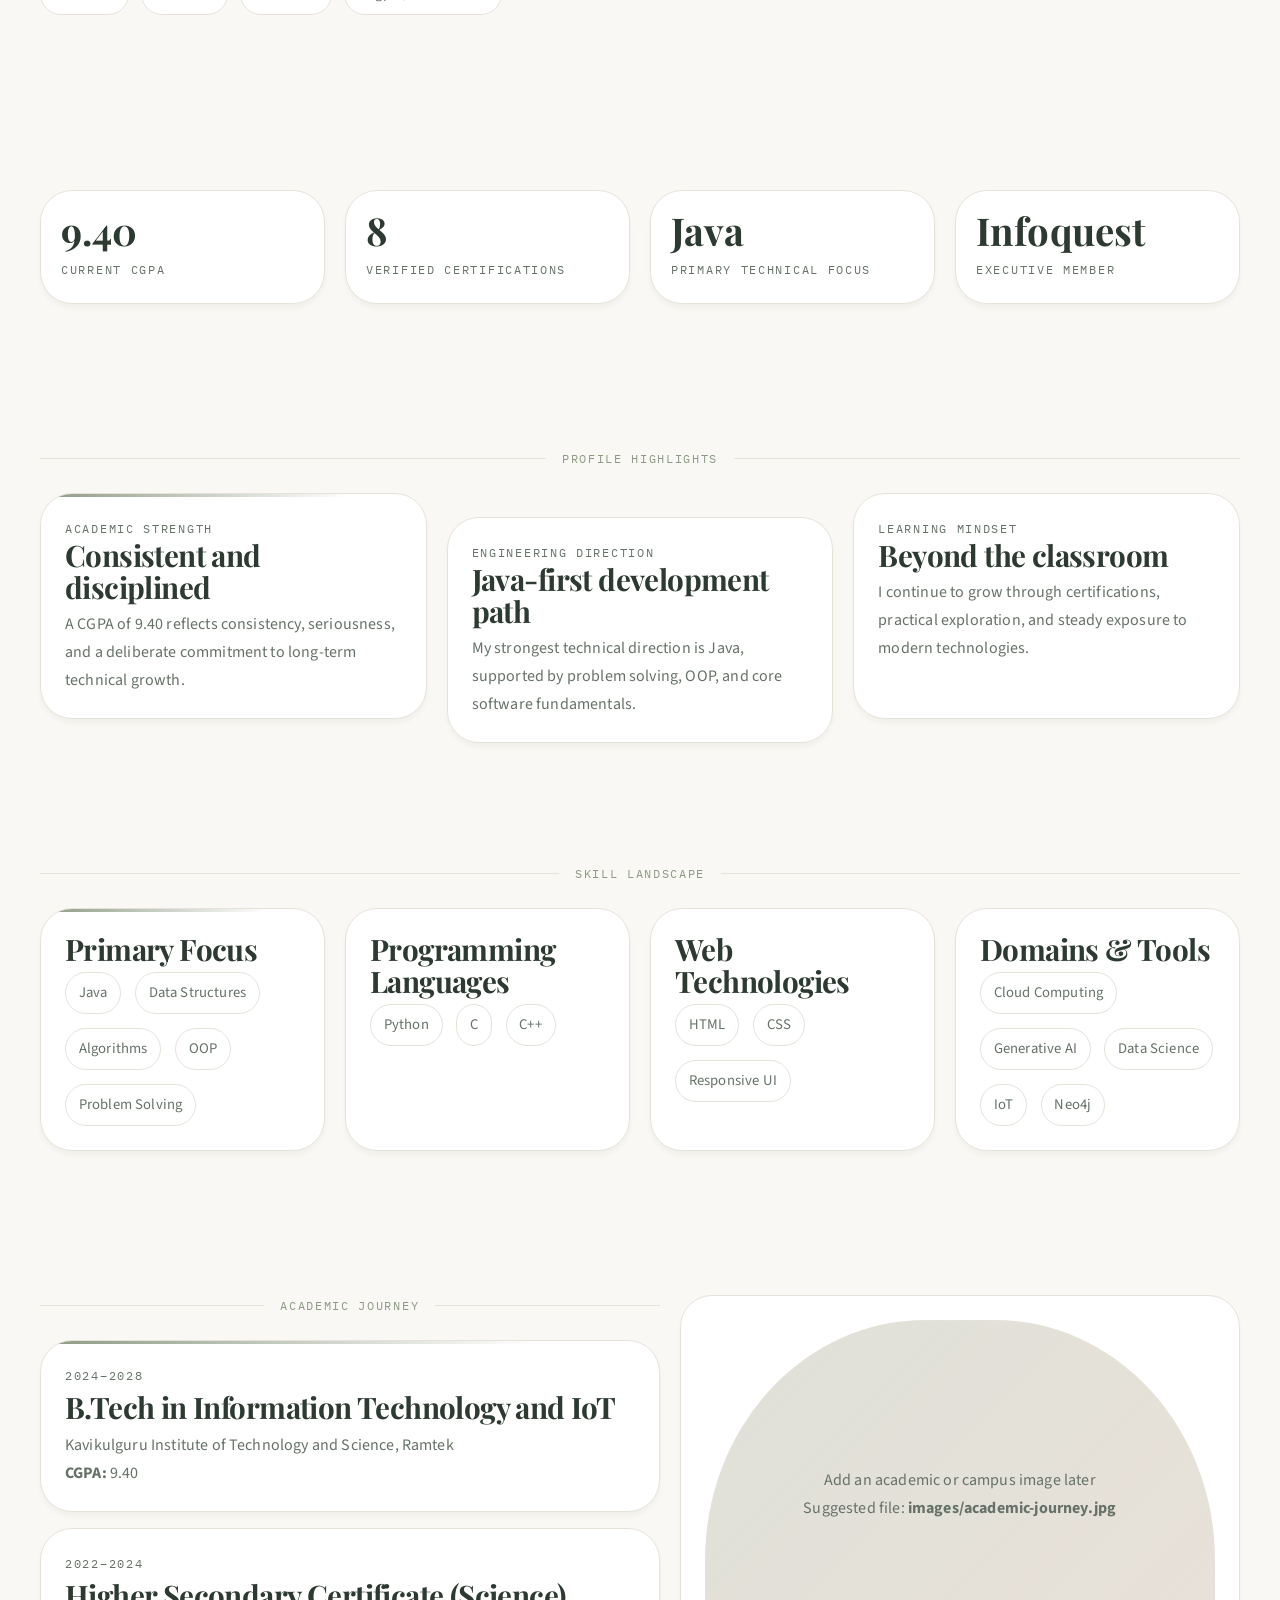
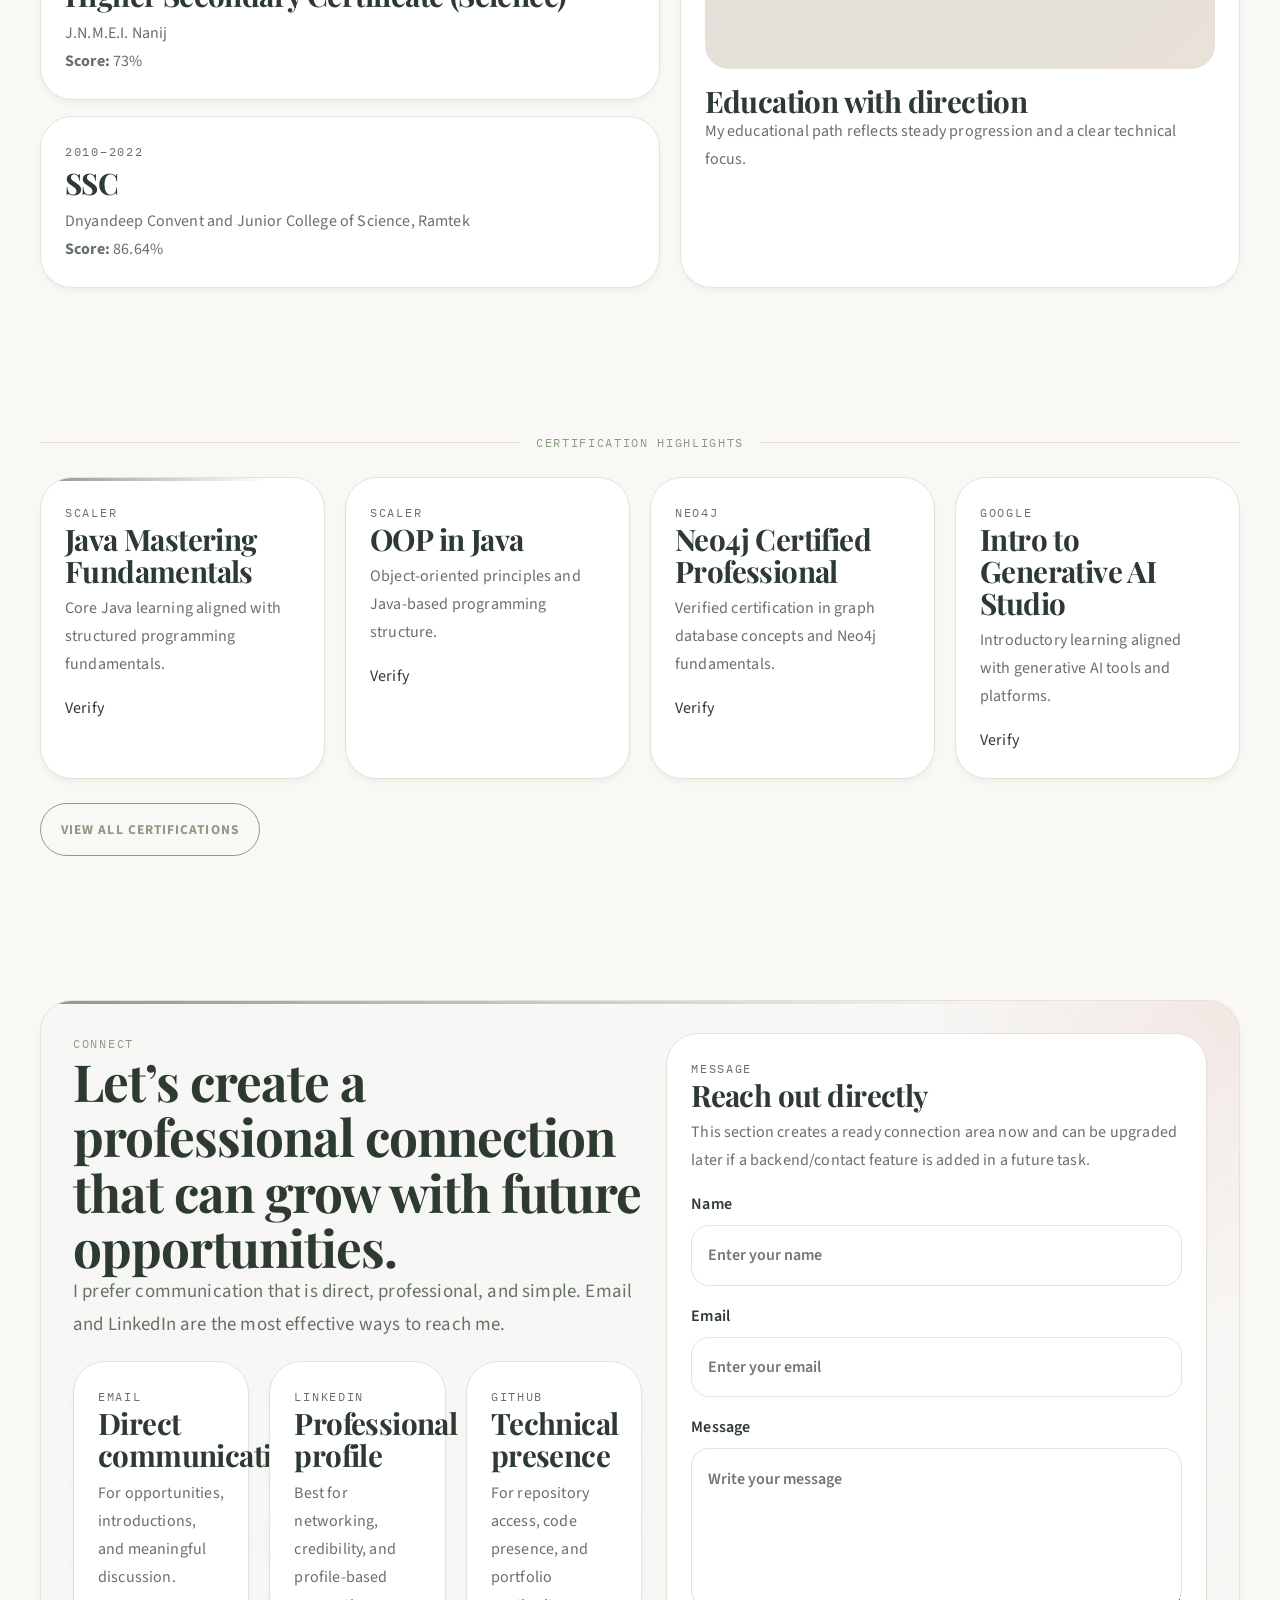
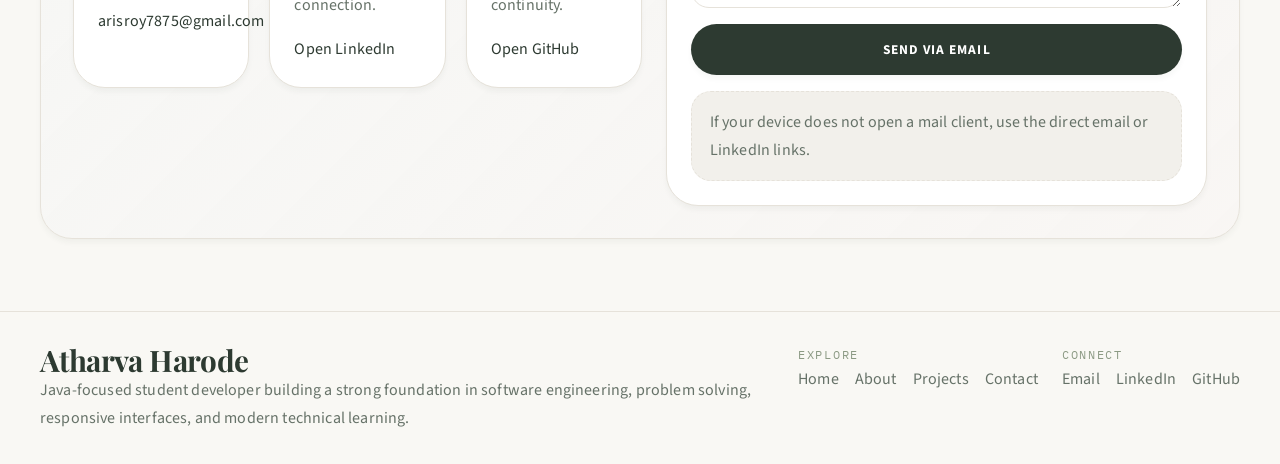
==== commit 7381b267: "Initialized new changes in repository" ====
--- a/index.html
+++ b/index.html
@@ -6,16 +6,17 @@
   <meta name="color-scheme" content="light dark" />
   <meta
     name="description"
-    content="Atharva Harode portfolio featuring education, skills, certifications, and software development profile."
+    content="Atharva Harode portfolio featuring education, technical strengths, certifications, and software development direction."
   />
   <title>Atharva Harode — Portfolio</title>
 
   <link rel="preconnect" href="https://fonts.googleapis.com" />
   <link rel="preconnect" href="https://fonts.gstatic.com" crossorigin />
   <link
-    href="https://fonts.googleapis.com/css2?family=IBM+Plex+Mono:wght@500&family=Playfair+Display:wght@600;700&family=Source+Sans+3:wght@400;600;700&display=swap"
+    href="https://fonts.googleapis.com/css2?family=IBM+Plex+Mono:wght@500&family=Playfair+Display:wght@600;700&family=Source+Sans+3:wght@400;500;600;700&display=swap"
     rel="stylesheet"
   />
+
   <link rel="stylesheet" href="css/style.css" />
   <script defer src="script.js"></script>
 </head>
@@ -40,308 +41,365 @@
     </div>
   </header>
 
-  <main id="main" class="section">
-    <div class="container home-shell">
-      <aside class="sidebar-card">
-        <div class="identity-top">
-          <div class="avatar" aria-label="Atharva Harode profile placeholder">
-            <span>AH</span>
-            <!-- To add your image later, replace the span above with:
-            <img src="images/profile.jpg" alt="Atharva Harode" />
-            -->
-          </div>
-
+  <main id="main">
+    <section class="section">
+      <div class="container hero-shell">
+        <div class="hero-copy">
+          <div class="identity-lockup">
+            <div class="identity-badge">
+              <div class="monogram" aria-label="Atharva Harode profile placeholder">
+                <span>AH</span>
+                <!-- Later, replace the span above with:
+                <img src="images/profile.jpg" alt="Atharva Harode" />
+                -->
+              </div>
+
+              <div>
+                <p class="eyebrow">Java • Software Fundamentals • Student Portfolio</p>
+                <h1>Growing into software engineering through <em>clarity</em>, consistency, and a grounded technical mindset.</h1>
+              </div>
+            </div>
+
+            <p class="identity-title">
+              Atharva Harode • B.Tech Information Technology & IoT • Kavikulguru Institute of Technology and Science, Ramtek
+            </p>
+          </div>
+
+          <p class="lead">
+            I am a B.Tech Information Technology & IoT student with a strong academic record and growing hands-on exposure
+            to software development, web development, cloud computing, generative AI, data science, and IoT. My strongest
+            current focus is Java, supported by programming fundamentals, data structures, object-oriented programming,
+            and practical interface development.
+          </p>
+
+          <div class="btn-row">
+            <a class="btn btn--primary" href="about.html">About Me</a>
+            <a class="btn btn--secondary" href="projects.html">See Work</a>
+            <a class="btn btn--secondary" href="contact.html">Connect</a>
+          </div>
+
+          <div class="hero-tags">
+            <span class="hero-tag">CGPA 9.40</span>
+            <span class="hero-tag">Java First</span>
+            <span class="hero-tag">2024–2028</span>
+            <span class="hero-tag">Nagpur, Maharashtra</span>
+          </div>
+        </div>
+
+        <div class="hero-visual">
+          <div class="arch-media">
+            <div class="arch-media__placeholder">
+              <span>
+                Add KITS Ramtek campus image here later<br />
+                Suggested file: <strong>images/kits-campus.jpg</strong>
+              </span>
+              <!-- Example later:
+              <img src="images/kits-campus.jpg" alt="KITS Ramtek campus" class="arch-media__image" />
+              -->
+            </div>
+
+            <div class="arch-caption">
+              <p class="eyebrow">Current Identity</p>
+              <p><strong>Java-focused student developer</strong> with a strong academic base and a serious interest in software growth.</p>
+            </div>
+          </div>
+
+          <div class="floating-card floating-card--one">
+            <p class="meta">Current Focus</p>
+            <strong>Java, DSA & OOP</strong>
+          </div>
+
+          <div class="floating-card floating-card--two">
+            <p class="meta">Academic Home</p>
+            <strong>KITS Ramtek</strong>
+          </div>
+
+          <div class="floating-card floating-card--three">
+            <p class="meta">Verified Learning</p>
+            <strong>8 certificates</strong>
+          </div>
+        </div>
+      </div>
+    </section>
+
+    <section class="section section--tight">
+      <div class="container">
+        <div class="stats-grid">
+          <article class="panel stat-card">
+            <strong>9.40</strong>
+            <span class="meta">Current CGPA</span>
+          </article>
+          <article class="panel stat-card">
+            <strong>8</strong>
+            <span class="meta">Verified Certifications</span>
+          </article>
+          <article class="panel stat-card">
+            <strong>Java</strong>
+            <span class="meta">Primary Technical Focus</span>
+          </article>
+          <article class="panel stat-card">
+            <strong>Infoquest</strong>
+            <span class="meta">Executive Member</span>
+          </article>
+        </div>
+      </div>
+    </section>
+
+    <section class="section section--tight">
+      <div class="container">
+        <div class="section-label">
+          <span>Profile Highlights</span>
+        </div>
+
+        <div class="feature-grid">
+          <article class="panel feature-card card-accent">
+            <p class="meta">Academic Strength</p>
+            <h3>Consistent and disciplined</h3>
+            <p class="card-copy">
+              A CGPA of 9.40 reflects consistency, seriousness, and a deliberate commitment to long-term technical growth.
+            </p>
+          </article>
+
+          <article class="panel feature-card is-staggered">
+            <p class="meta">Engineering Direction</p>
+            <h3>Java-first development path</h3>
+            <p class="card-copy">
+              My strongest technical direction is Java, supported by problem solving, OOP, and core software fundamentals.
+            </p>
+          </article>
+
+          <article class="panel feature-card">
+            <p class="meta">Learning Mindset</p>
+            <h3>Beyond the classroom</h3>
+            <p class="card-copy">
+              I continue to grow through certifications, practical exploration, and steady exposure to modern technologies.
+            </p>
+          </article>
+        </div>
+      </div>
+    </section>
+
+    <section class="section section--tight">
+      <div class="container">
+        <div class="section-label">
+          <span>Skill Landscape</span>
+        </div>
+
+        <div class="skill-grid">
+          <article class="panel skill-card card-accent">
+            <h3>Primary Focus</h3>
+            <div class="badge-list">
+              <span class="badge">Java</span>
+              <span class="badge">Data Structures</span>
+              <span class="badge">Algorithms</span>
+              <span class="badge">OOP</span>
+              <span class="badge">Problem Solving</span>
+            </div>
+          </article>
+
+          <article class="panel skill-card">
+            <h3>Programming Languages</h3>
+            <div class="badge-list">
+              <span class="badge">Python</span>
+              <span class="badge">C</span>
+              <span class="badge">C++</span>
+            </div>
+          </article>
+
+          <article class="panel skill-card">
+            <h3>Web Technologies</h3>
+            <div class="badge-list">
+              <span class="badge">HTML</span>
+              <span class="badge">CSS</span>
+              <span class="badge">Responsive UI</span>
+            </div>
+          </article>
+
+          <article class="panel skill-card">
+            <h3>Domains & Tools</h3>
+            <div class="badge-list">
+              <span class="badge">Cloud Computing</span>
+              <span class="badge">Generative AI</span>
+              <span class="badge">Data Science</span>
+              <span class="badge">IoT</span>
+              <span class="badge">Neo4j</span>
+            </div>
+          </article>
+        </div>
+      </div>
+    </section>
+
+    <section class="section section--tight">
+      <div class="container split-layout">
+        <div>
+          <div class="section-label">
+            <span>Academic Journey</span>
+          </div>
+
+          <div class="timeline">
+            <article class="panel timeline-item card-accent">
+              <p class="meta">2024–2028</p>
+              <h3>B.Tech in Information Technology and IoT</h3>
+              <p class="card-copy">Kavikulguru Institute of Technology and Science, Ramtek</p>
+              <p class="card-copy"><strong>CGPA:</strong> 9.40</p>
+            </article>
+
+            <article class="panel timeline-item">
+              <p class="meta">2022–2024</p>
+              <h3>Higher Secondary Certificate (Science)</h3>
+              <p class="card-copy">J.N.M.E.I. Nanij</p>
+              <p class="card-copy"><strong>Score:</strong> 73%</p>
+            </article>
+
+            <article class="panel timeline-item">
+              <p class="meta">2010–2022</p>
+              <h3>SSC</h3>
+              <p class="card-copy">Dnyandeep Convent and Junior College of Science, Ramtek</p>
+              <p class="card-copy"><strong>Score:</strong> 86.64%</p>
+            </article>
+          </div>
+        </div>
+
+        <figure class="panel image-card">
+          <div class="image-frame">
+            <span>
+              Add an academic or campus image later<br />
+              Suggested file: <strong>images/academic-journey.jpg</strong>
+            </span>
+          </div>
+          <figcaption>
+            <h3>Education with direction</h3>
+            <p class="card-copy">
+              My educational path reflects steady progression and a clear technical focus.
+            </p>
+          </figcaption>
+        </figure>
+      </div>
+    </section>
+
+    <section class="section section--tight">
+      <div class="container">
+        <div class="section-label">
+          <span>Certification Highlights</span>
+        </div>
+
+        <div class="cert-grid">
+          <article class="panel cert-card card-accent">
+            <p class="meta">Scaler</p>
+            <h3>Java Mastering Fundamentals</h3>
+            <p class="card-copy">Core Java learning aligned with structured programming fundamentals.</p>
+            <div class="card-links" style="margin-top: 1rem;">
+              <a href="https://moonshot.scaler.com/s/sl/8MfIuvoeKz" target="_blank" rel="noopener noreferrer">Verify</a>
+            </div>
+          </article>
+
+          <article class="panel cert-card">
+            <p class="meta">Scaler</p>
+            <h3>OOP in Java</h3>
+            <p class="card-copy">Object-oriented principles and Java-based programming structure.</p>
+            <div class="card-links" style="margin-top: 1rem;">
+              <a href="https://moonshot.scaler.com/s/li/6NjYlQh3RE" target="_blank" rel="noopener noreferrer">Verify</a>
+            </div>
+          </article>
+
+          <article class="panel cert-card">
+            <p class="meta">Neo4j</p>
+            <h3>Neo4j Certified Professional</h3>
+            <p class="card-copy">Verified certification in graph database concepts and Neo4j fundamentals.</p>
+            <div class="card-links" style="margin-top: 1rem;">
+              <a href="https://graphacademy.neo4j.com/c/7bdb7557-6568-4c2e-84bf-61533a747345/" target="_blank" rel="noopener noreferrer">Verify</a>
+            </div>
+          </article>
+
+          <article class="panel cert-card">
+            <p class="meta">Google</p>
+            <h3>Intro to Generative AI Studio</h3>
+            <p class="card-copy">Introductory learning aligned with generative AI tools and platforms.</p>
+            <div class="card-links" style="margin-top: 1rem;">
+              <a href="https://simpli-web.app.link/e/qctK5cx7B1b" target="_blank" rel="noopener noreferrer">Verify</a>
+            </div>
+          </article>
+        </div>
+
+        <div class="btn-row">
+          <a class="btn btn--secondary" href="about.html">View All Certifications</a>
+        </div>
+      </div>
+    </section>
+
+    <section class="section section--tight">
+      <div class="container">
+        <div class="panel connect-shell card-accent">
           <div>
-            <p class="eyebrow">Java-Focused Student Developer</p>
-            <h2>Atharva Harode</h2>
-            <p class="identity-role">
-              B.Tech Information Technology & IoT student at Kavikulguru Institute of Technology and Science, Ramtek.
-            </p>
-          </div>
-        </div>
-
-        <p class="identity-copy">
-          I am building a strong software engineering foundation through Java, problem solving,
-          object-oriented programming, responsive web development, and certification-backed learning.
-        </p>
-
-        <div class="identity-actions">
-          <a class="btn btn--primary" href="about.html">View Full Profile</a>
-          <a class="btn btn--secondary" href="projects.html">Explore Work</a>
-          <a class="btn btn--secondary" href="contact.html">Connect</a>
-        </div>
-
-        <div class="mini-stats">
-          <div class="mini-stat">
-            <strong>9.40</strong>
-            <span class="muted">CGPA</span>
-          </div>
-          <div class="mini-stat">
-            <strong>8</strong>
-            <span class="muted">Certificates</span>
-          </div>
-          <div class="mini-stat">
-            <strong>Java</strong>
-            <span class="muted">Main Focus</span>
-          </div>
-          <div class="mini-stat">
-            <strong>2026</strong>
-            <span class="muted">Internship Goal</span>
-          </div>
-        </div>
-
-        <div class="quick-info">
-          <div class="quick-row">
-            <span class="muted">Location</span>
-            <strong>Nagpur, Maharashtra</strong>
-          </div>
-          <div class="quick-row">
-            <span class="muted">Email</span>
-            <strong><a href="mailto:arisroy7875@gmail.com">arisroy7875@gmail.com</a></strong>
-          </div>
-          <div class="quick-row">
-            <span class="muted">LinkedIn</span>
-            <strong><a href="https://www.linkedin.com/in/atharva-harode-336a64334/" target="_blank" rel="noopener noreferrer">Profile</a></strong>
-          </div>
-          <div class="quick-row">
-            <span class="muted">GitHub</span>
-            <strong><a href="https://github.com/atharva787590" target="_blank" rel="noopener noreferrer">Profile</a></strong>
-          </div>
-        </div>
-      </aside>
-
-      <div class="content-rail">
-        <section class="spotlight-panel">
-          <div class="spotlight-grid">
-            <div>
-              <p class="eyebrow">Portfolio</p>
-              <h1>A portfolio shaped by clarity, discipline, and an engineer’s way of thinking.</h1>
-              <p class="lead">
-                I am a B.Tech Information Technology & IoT student with a strong academic record and growing hands-on exposure
-                to software development, cloud computing, generative AI, data science, and IoT. My strongest current focus is Java,
-                supported by programming fundamentals, data structures, object-oriented programming, and practical web development.
-              </p>
-
-              <div class="btn-row">
-                <a class="btn btn--primary" href="about.html">Know More</a>
-                <a class="btn btn--secondary" href="projects.html">View Work</a>
-              </div>
-
-              <div class="badge-list" style="margin-top: 1.25rem;">
-                <span class="badge">Academic Consistency</span>
-                <span class="badge">Java First</span>
-                <span class="badge">Responsive UI</span>
-                <span class="badge">Certified Learning</span>
-              </div>
-            </div>
-
-            <div class="spotlight-aside">
-              <div class="metric-card">
-                <strong>B.Tech IT & IoT</strong>
-                <span class="muted">KITS Ramtek • 2024–2028</span>
-              </div>
-              <div class="metric-card">
-                <strong>Infoquest Forum</strong>
-                <span class="muted">Executive Member involved in technical learning initiatives and teamwork activities.</span>
-              </div>
-              <div class="metric-card">
-                <strong>Student Profile</strong>
-                <span class="muted">Focused on software engineering fundamentals, professional growth, and meaningful learning.</span>
-              </div>
-            </div>
-          </div>
-        </section>
-
-        <section>
-          <div class="section-label">
-            <span>Snapshot</span>
-          </div>
-
-          <div class="stats-band">
-            <article class="stat-card">
-              <strong>9.40</strong>
-              <span class="meta">Current CGPA</span>
-            </article>
-            <article class="stat-card">
-              <strong>Java</strong>
-              <span class="meta">Primary Technical Direction</span>
-            </article>
-            <article class="stat-card">
-              <strong>HTML/CSS</strong>
-              <span class="meta">Web Interface Skills</span>
-            </article>
-            <article class="stat-card">
-              <strong>8</strong>
-              <span class="meta">Verified Certificates</span>
-            </article>
-          </div>
-        </section>
-
-        <section>
-          <div class="section-label">
-            <span>What Defines My Profile</span>
-          </div>
-
-          <div class="feature-grid">
-            <article class="feature-card card--accent">
-              <p class="meta">Software Foundation</p>
-              <h3>Java-driven learning path</h3>
-              <p class="card-text">
-                My current technical identity is centered on Java, OOP, DSA, and building structured programming habits.
-              </p>
-            </article>
-
-            <article class="feature-card">
-              <p class="meta">Academic Strength</p>
-              <h3>Consistent and disciplined</h3>
-              <p class="card-text">
-                A CGPA of 9.40 reflects strong consistency, effort, and seriousness toward long-term technical growth.
-              </p>
-            </article>
-
-            <article class="feature-card">
-              <p class="meta">Growth Mindset</p>
-              <h3>Learning beyond the classroom</h3>
-              <p class="card-text">
-                I continue to expand my understanding through certifications, technical practice, and industry-aligned learning.
-              </p>
-            </article>
-          </div>
-        </section>
-
-        <section>
-          <div class="section-label">
-            <span>Skills</span>
-          </div>
-
-          <div class="skill-grid">
-            <article class="card card--accent">
-              <h3>Primary Focus</h3>
-              <div class="badge-list">
-                <span class="badge">Java</span>
-                <span class="badge">DSA</span>
-                <span class="badge">OOP</span>
-                <span class="badge">Problem Solving</span>
-              </div>
-            </article>
-
-            <article class="card">
-              <h3>Programming</h3>
-              <div class="badge-list">
-                <span class="badge">Python</span>
-                <span class="badge">C</span>
-                <span class="badge">C++</span>
-              </div>
-            </article>
-
-            <article class="card">
-              <h3>Web Technologies</h3>
-              <div class="badge-list">
-                <span class="badge">HTML</span>
-                <span class="badge">CSS</span>
-                <span class="badge">Responsive UI</span>
-              </div>
-            </article>
-
-            <article class="card">
-              <h3>Domains</h3>
-              <div class="badge-list">
-                <span class="badge">Cloud Computing</span>
-                <span class="badge">Generative AI</span>
-                <span class="badge">Data Science</span>
-                <span class="badge">IoT</span>
-                <span class="badge">Neo4j</span>
-              </div>
-            </article>
-          </div>
-        </section>
-
-        <section>
-          <div class="section-label">
-            <span>Technical Work</span>
-          </div>
-
-          <div class="project-grid">
-            <article class="card card--accent card--wide">
-              <p class="meta">Featured Work</p>
-              <h3>Personal Portfolio Website</h3>
-              <p class="card-text">
-                A profile-first portfolio website created to present my identity, education, skills, certifications,
-                and technical growth through a polished and user-friendly interface.
-              </p>
-
-              <ul class="list-points">
-                <li>Multi-page semantic HTML structure</li>
-                <li>CSS Grid for main section layouts</li>
-                <li>Flexbox for local alignment and interaction groups</li>
-                <li>Mobile-first responsive behavior across screens</li>
-                <li>Light/dark mode using CSS variables</li>
-              </ul>
-
-              <div class="card-links" style="margin-top: 1rem;">
-                <a href="projects.html">See Full Section</a>
-                <a href="contact.html">Connect</a>
-              </div>
-            </article>
-
-            <article class="card">
-              <p class="meta">Programming Practice</p>
-              <h3>Java & OOP Work</h3>
-              <p class="card-text">
-                Practice-oriented work focused on Java fundamentals, OOP, and logical program structuring.
-              </p>
-            </article>
-
-            <article class="card">
-              <p class="meta">Technical Expansion</p>
-              <h3>Cloud, AI & Data Exposure</h3>
-              <p class="card-text">
-                Certification-backed exposure to cloud computing, generative AI, and data-driven learning areas.
-              </p>
-            </article>
-          </div>
-        </section>
-
-        <section>
-          <div class="section-label">
-            <span>Certificates Preview</span>
-          </div>
-
-          <div class="cert-grid">
-            <article class="card">
-              <p class="meta">Scaler</p>
-              <h3>Java Mastering Fundamentals</h3>
-              <p class="card-text">Core Java learning with strong emphasis on programming structure and logic.</p>
-              <div class="card-links" style="margin-top: 1rem;">
-                <a href="https://moonshot.scaler.com/s/sl/8MfIuvoeKz" target="_blank" rel="noopener noreferrer">Verify</a>
-              </div>
-            </article>
-
-            <article class="card">
-              <p class="meta">Scaler</p>
-              <h3>OOP in Java</h3>
-              <p class="card-text">Object-oriented programming principles through Java-based implementation.</p>
-              <div class="card-links" style="margin-top: 1rem;">
-                <a href="https://moonshot.scaler.com/s/li/6NjYlQh3RE" target="_blank" rel="noopener noreferrer">Verify</a>
-              </div>
-            </article>
-
-            <article class="card">
-              <p class="meta">Neo4j</p>
-              <h3>Neo4j Certified Professional</h3>
-              <p class="card-text">Verified certification in graph database concepts and Neo4j fundamentals.</p>
-              <div class="card-links" style="margin-top: 1rem;">
-                <a href="https://graphacademy.neo4j.com/c/7bdb7557-6568-4c2e-84bf-61533a747345/" target="_blank" rel="noopener noreferrer">Verify</a>
-              </div>
-            </article>
-          </div>
-
-          <div class="btn-row">
-            <a class="btn btn--secondary" href="about.html">View All Certificates</a>
-          </div>
-        </section>
-      </div>
-    </div>
+            <p class="eyebrow">Connect</p>
+            <h2>Let’s create a professional connection that can grow with future opportunities.</h2>
+            <p class="lead">
+              I prefer communication that is direct, professional, and simple. Email and LinkedIn are the most effective ways to reach me.
+            </p>
+
+            <div class="method-grid">
+              <article class="panel contact-card">
+                <p class="meta">Email</p>
+                <h3>Direct communication</h3>
+                <p class="card-copy">For opportunities, introductions, and meaningful discussion.</p>
+                <div class="card-links" style="margin-top: 1rem;">
+                  <a href="mailto:arisroy7875@gmail.com">arisroy7875@gmail.com</a>
+                </div>
+              </article>
+
+              <article class="panel contact-card">
+                <p class="meta">LinkedIn</p>
+                <h3>Professional profile</h3>
+                <p class="card-copy">Best for networking, credibility, and profile-based connection.</p>
+                <div class="card-links" style="margin-top: 1rem;">
+                  <a href="https://www.linkedin.com/in/atharva-harode-336a64334/" target="_blank" rel="noopener noreferrer">Open LinkedIn</a>
+                </div>
+              </article>
+
+              <article class="panel contact-card">
+                <p class="meta">GitHub</p>
+                <h3>Technical presence</h3>
+                <p class="card-copy">For repository access, code presence, and portfolio continuity.</p>
+                <div class="card-links" style="margin-top: 1rem;">
+                  <a href="https://github.com/atharva787590" target="_blank" rel="noopener noreferrer">Open GitHub</a>
+                </div>
+              </article>
+            </div>
+          </div>
+
+          <div class="panel form-card">
+            <p class="meta">Message</p>
+            <h3>Reach out directly</h3>
+            <p class="card-copy">
+              This section creates a ready connection area now and can be upgraded later if a backend/contact feature is added in a future task.
+            </p>
+
+            <form action="mailto:arisroy7875@gmail.com" method="post" enctype="text/plain">
+              <label for="home-name">
+                Name
+                <input id="home-name" name="name" type="text" placeholder="Enter your name" />
+              </label>
+
+              <label for="home-email">
+                Email
+                <input id="home-email" name="email" type="email" placeholder="Enter your email" />
+              </label>
+
+              <label for="home-message">
+                Message
+                <textarea id="home-message" name="message" placeholder="Write your message"></textarea>
+              </label>
+
+              <button class="btn btn--primary" type="submit">Send via Email</button>
+            </form>
+
+            <div class="note-box">
+              If your device does not open a mail client, use the direct email or LinkedIn links.
+            </div>
+          </div>
+        </div>
+      </div>
+    </section>
   </main>
 
   <footer class="site-footer">
@@ -350,7 +408,7 @@
         <h3>Atharva Harode</h3>
         <p class="muted">
           Java-focused student developer building a strong foundation in software engineering,
-          programming, responsive interfaces, cloud computing, and AI-oriented learning.
+          problem solving, responsive interfaces, and modern technical learning.
         </p>
       </div>
 
--- a/css/style.css
+++ b/css/style.css
@@ -5,47 +5,55 @@
   --font-sans: "Source Sans 3", system-ui, -apple-system, BlinkMacSystemFont, sans-serif;
   --font-mono: "IBM Plex Mono", monospace;
 
-  --background: #f7f5f0;
+  --background: #f9f8f4;
+  --foreground: #2d3a31;
+  --primary: #8c9a84;
+  --secondary: #dccfc2;
+  --border: #e6e2da;
+  --interactive: #c27b66;
+
   --surface: #ffffff;
-  --surface-soft: #f2eee6;
-  --foreground: #171717;
-  --muted: #6b6b6b;
-  --accent: #b8860b;
-  --accent-2: #d6a94d;
-  --border: #e6dfd4;
-  --ring: rgba(184, 134, 11, 0.35);
-
-  --shadow-sm: 0 2px 8px rgba(17, 17, 17, 0.04);
-  --shadow-md: 0 12px 30px rgba(17, 17, 17, 0.08);
-  --shadow-lg: 0 24px 48px rgba(17, 17, 17, 0.12);
-
-  --radius-sm: 8px;
-  --radius-md: 16px;
-  --radius-lg: 24px;
-  --radius-xl: 32px;
+  --surface-soft: #f2f0eb;
+  --surface-tint: rgba(140, 154, 132, 0.08);
+  --muted: #667268;
+
+  --shadow-sm: 0 4px 6px -1px rgba(45, 58, 49, 0.05);
+  --shadow-md: 0 10px 15px -3px rgba(45, 58, 49, 0.05);
+  --shadow-lg: 0 20px 40px -10px rgba(45, 58, 49, 0.05);
+  --shadow-xl: 0 25px 50px -12px rgba(45, 58, 49, 0.15);
+
+  --radius-sm: 12px;
+  --radius-md: 24px;
+  --radius-lg: 32px;
+  --radius-pill: 999px;
 
   --container: 1200px;
   --content: 760px;
 
-  --transition: 220ms ease;
+  --transition-fast: 300ms ease;
+  --transition-base: 500ms ease;
+  --transition-slow: 700ms ease;
 }
 
 :root[data-theme="dark"] {
   color-scheme: dark;
 
-  --background: #121110;
-  --surface: #1a1816;
-  --surface-soft: #211d1a;
-  --foreground: #f4efe7;
-  --muted: #b8aea2;
-  --accent: #d4a84b;
-  --accent-2: #e6bf69;
-  --border: #332d28;
-  --ring: rgba(212, 168, 75, 0.35);
-
-  --shadow-sm: 0 2px 8px rgba(0, 0, 0, 0.18);
-  --shadow-md: 0 14px 32px rgba(0, 0, 0, 0.24);
-  --shadow-lg: 0 26px 50px rgba(0, 0, 0, 0.34);
+  --background: #121713;
+  --foreground: #edf0eb;
+  --primary: #9fad95;
+  --secondary: #4c453f;
+  --border: #2d342f;
+  --interactive: #d28a74;
+
+  --surface: #1a211c;
+  --surface-soft: #222a24;
+  --surface-tint: rgba(159, 173, 149, 0.1);
+  --muted: #b7c0b6;
+
+  --shadow-sm: 0 4px 6px -1px rgba(0, 0, 0, 0.18);
+  --shadow-md: 0 10px 15px -3px rgba(0, 0, 0, 0.2);
+  --shadow-lg: 0 20px 40px -10px rgba(0, 0, 0, 0.24);
+  --shadow-xl: 0 25px 50px -12px rgba(0, 0, 0, 0.35);
 }
 
 *,
@@ -72,13 +80,36 @@
 
 body {
   font-family: var(--font-sans);
-  background:
-    radial-gradient(circle at top left, rgba(184, 134, 11, 0.08), transparent 24%),
-    radial-gradient(circle at bottom right, rgba(184, 134, 11, 0.05), transparent 18%),
-    var(--background);
+  background: var(--background);
   color: var(--foreground);
   line-height: 1.75;
   letter-spacing: 0.01em;
+  min-height: 100vh;
+  position: relative;
+  overflow-x: hidden;
+}
+
+body::before {
+  content: "";
+  position: fixed;
+  inset: 0;
+  pointer-events: none;
+  background:
+    radial-gradient(circle at 10% 10%, rgba(140, 154, 132, 0.14), transparent 22%),
+    radial-gradient(circle at 90% 20%, rgba(194, 123, 102, 0.1), transparent 18%),
+    radial-gradient(circle at 80% 90%, rgba(220, 207, 194, 0.22), transparent 20%);
+  z-index: -2;
+}
+
+body::after {
+  content: "";
+  position: fixed;
+  inset: 0;
+  pointer-events: none;
+  opacity: 0.015;
+  background-image: url("data:image/svg+xml,%3Csvg viewBox='0 0 400 400' xmlns='http://www.w3.org/2000/svg'%3E%3Cfilter id='noiseFilter'%3E%3CfeTurbulence type='fractalNoise' baseFrequency='0.9' numOctaves='4' stitchTiles='stitch'/%3E%3C/filter%3E%3Crect width='100%25' height='100%25' filter='url(%23noiseFilter)'/%3E%3C/svg%3E");
+  background-repeat: repeat;
+  z-index: -1;
 }
 
 img {
@@ -87,8 +118,8 @@
 }
 
 a {
+  color: inherit;
   text-decoration: none;
-  color: inherit;
 }
 
 ul {
@@ -103,13 +134,13 @@
 }
 
 button {
+  background: none;
   border: none;
-  background: none;
   cursor: pointer;
 }
 
 ::selection {
-  background: rgba(184, 134, 11, 0.18);
+  background: rgba(140, 154, 132, 0.22);
 }
 
 a:focus-visible,
@@ -117,18 +148,18 @@
 input:focus-visible,
 textarea:focus-visible {
   outline: none;
-  box-shadow: 0 0 0 3px var(--ring);
-  border-radius: var(--radius-sm);
+  box-shadow: 0 0 0 3px rgba(140, 154, 132, 0.35);
+  border-radius: 12px;
 }
 
 .skip-link {
   position: absolute;
   left: -9999px;
   top: 1rem;
-  background: var(--accent);
+  background: var(--foreground);
   color: #fff;
   padding: 0.75rem 1rem;
-  border-radius: var(--radius-sm);
+  border-radius: 12px;
   z-index: 1000;
 }
 
@@ -156,13 +187,13 @@
 .eyebrow,
 .meta {
   font-family: var(--font-mono);
-  font-size: 0.75rem;
+  font-size: 0.76rem;
+  letter-spacing: 0.14em;
   text-transform: uppercase;
-  letter-spacing: 0.14em;
 }
 
 .eyebrow {
-  color: var(--accent);
+  color: var(--primary);
 }
 
 .meta {
@@ -187,9 +218,9 @@
 .section-label span {
   font-family: var(--font-mono);
   font-size: 0.75rem;
+  letter-spacing: 0.14em;
   text-transform: uppercase;
-  letter-spacing: 0.14em;
-  color: var(--accent);
+  color: var(--primary);
 }
 
 h1,
@@ -197,12 +228,12 @@
 h3,
 h4 {
   font-family: var(--font-serif);
-  line-height: 1.1;
+  line-height: 1.08;
   letter-spacing: -0.02em;
 }
 
 h1 {
-  font-size: clamp(2.8rem, 7vw, 5.5rem);
+  font-size: clamp(2.8rem, 7vw, 5.8rem);
 }
 
 h2 {
@@ -210,11 +241,17 @@
 }
 
 h3 {
-  font-size: clamp(1.3rem, 2.5vw, 1.8rem);
+  font-size: clamp(1.35rem, 2.4vw, 1.85rem);
+}
+
+h1 em,
+h2 em {
+  font-style: italic;
+  color: var(--interactive);
 }
 
 .lead {
-  font-size: clamp(1.05rem, 1.7vw, 1.18rem);
+  font-size: clamp(1.05rem, 1.8vw, 1.18rem);
   color: var(--muted);
   max-width: 64ch;
 }
@@ -227,9 +264,13 @@
   position: sticky;
   top: 0;
   z-index: 100;
+  background: rgba(249, 248, 244, 0.8);
   backdrop-filter: blur(16px);
-  background: color-mix(in srgb, var(--background) 88%, transparent);
   border-bottom: 1px solid var(--border);
+}
+
+:root[data-theme="dark"] .site-header {
+  background: rgba(18, 23, 19, 0.8);
 }
 
 .nav-shell {
@@ -243,7 +284,7 @@
 
 .brand {
   font-family: var(--font-serif);
-  font-size: 1.4rem;
+  font-size: 1.45rem;
   font-weight: 700;
 }
 
@@ -259,16 +300,16 @@
   min-width: 44px;
   padding: 0.75rem 0.95rem;
   border: 1px solid var(--border);
-  border-radius: var(--radius-sm);
+  border-radius: var(--radius-pill);
   background: var(--surface);
   color: var(--foreground);
-  transition: all var(--transition);
+  transition: all var(--transition-fast);
 }
 
 .theme-toggle:hover,
 .nav-toggle:hover {
-  border-color: var(--accent);
   background: var(--surface-soft);
+  border-color: var(--primary);
 }
 
 .site-nav {
@@ -281,7 +322,7 @@
   background: var(--surface);
   border: 1px solid var(--border);
   border-radius: var(--radius-md);
-  box-shadow: var(--shadow-lg);
+  box-shadow: var(--shadow-xl);
   flex-direction: column;
   gap: 0.8rem;
 }
@@ -292,21 +333,19 @@
 
 .site-nav a {
   font-weight: 600;
-  letter-spacing: 0.04em;
-  color: var(--muted);
-  transition: color var(--transition);
+  color: var(--muted);
+  transition: color var(--transition-fast);
 }
 
 .site-nav a:hover,
 .site-nav a.is-active {
-  color: var(--accent);
+  color: var(--foreground);
 }
 
 .btn-row,
-.inline-links,
-.stat-list,
 .badge-list,
-.card-links {
+.card-links,
+.quick-links {
   display: flex;
   flex-wrap: wrap;
   gap: 0.85rem;
@@ -317,283 +356,273 @@
 }
 
 .btn {
-  min-height: 44px;
+  min-height: 48px;
   display: inline-flex;
   align-items: center;
   justify-content: center;
-  padding: 0.85rem 1.2rem;
-  border-radius: 999px;
+  padding: 0.85rem 1.25rem;
+  border-radius: var(--radius-pill);
   font-weight: 700;
-  letter-spacing: 0.02em;
-  transition: all var(--transition);
+  letter-spacing: 0.08em;
+  text-transform: uppercase;
+  font-size: 0.84rem;
+  transition: all var(--transition-fast);
 }
 
 .btn--primary {
-  background: linear-gradient(135deg, var(--accent), var(--accent-2));
+  background: var(--foreground);
   color: #fff;
   box-shadow: var(--shadow-sm);
 }
 
 .btn--primary:hover {
+  background: var(--interactive);
   transform: translateY(-2px);
   box-shadow: var(--shadow-md);
 }
 
 .btn--secondary {
-  border: 1px solid var(--border);
+  background: transparent;
+  color: var(--primary);
+  border: 1px solid var(--primary);
+}
+
+.btn--secondary:hover {
+  background: var(--surface-soft);
+  color: var(--interactive);
+  border-color: var(--interactive);
+}
+
+.panel {
   background: var(--surface);
-  color: var(--foreground);
-}
-
-.btn--secondary:hover {
-  border-color: var(--accent);
-  color: var(--accent);
-  background: var(--surface-soft);
-}
-
-.card,
-.panel,
-.sidebar-card,
-.feature-card,
-.image-card,
-.form-card {
-  background: color-mix(in srgb, var(--surface) 96%, transparent);
   border: 1px solid var(--border);
   border-radius: var(--radius-lg);
   box-shadow: var(--shadow-sm);
-}
-
-.card,
-.feature-card,
-.image-card,
-.form-card {
-  padding: 1.5rem;
-}
-
-.card,
-.feature-card,
-.image-card,
-.form-card,
-.panel {
-  transition: transform var(--transition), box-shadow var(--transition), border-color var(--transition);
-}
-
-.card:hover,
-.feature-card:hover,
-.image-card:hover,
-.form-card:hover,
+  transition:
+    transform var(--transition-base),
+    box-shadow var(--transition-base),
+    border-color var(--transition-fast);
+}
+
 .panel:hover {
-  transform: translateY(-3px);
-  box-shadow: var(--shadow-md);
-  border-color: color-mix(in srgb, var(--accent) 45%, var(--border));
-}
-
-.card--accent,
-.sidebar-card,
-.spotlight-panel {
+  transform: translateY(-4px);
+  box-shadow: var(--shadow-lg);
+  border-color: color-mix(in srgb, var(--primary) 45%, var(--border));
+}
+
+.card-accent {
   position: relative;
   overflow: hidden;
 }
 
-.card--accent::before,
-.sidebar-card::before,
-.spotlight-panel::before {
+.card-accent::before {
   content: "";
   position: absolute;
   inset: 0 auto auto 0;
   width: 100%;
   height: 3px;
-  background: linear-gradient(90deg, var(--accent), transparent 80%);
-}
-
-.home-shell {
-  display: grid;
-  gap: 1.5rem;
-}
-
-.sidebar-card {
-  padding: 1.5rem;
-  background:
-    linear-gradient(180deg, rgba(184, 134, 11, 0.08), transparent 35%),
-    var(--surface);
-}
-
-.identity-top {
+  background: linear-gradient(90deg, var(--primary), transparent 80%);
+}
+
+.hero-shell {
+  display: grid;
+  gap: 2rem;
+  align-items: center;
+}
+
+.hero-copy {
   display: grid;
   gap: 1rem;
 }
 
-.avatar {
+.identity-lockup {
+  display: grid;
+  gap: 1rem;
+}
+
+.identity-badge {
+  display: flex;
+  align-items: center;
+  gap: 1rem;
+}
+
+.monogram {
   width: 92px;
   height: 92px;
-  border-radius: 28px;
+  border-radius: 30px;
   display: grid;
   place-items: center;
   background:
-    linear-gradient(135deg, rgba(184, 134, 11, 0.18), rgba(184, 134, 11, 0.04)),
+    linear-gradient(145deg, rgba(140, 154, 132, 0.22), rgba(220, 207, 194, 0.55)),
     var(--surface-soft);
   border: 1px solid var(--border);
   box-shadow: var(--shadow-md);
   font-family: var(--font-serif);
   font-size: 2rem;
   font-weight: 700;
-}
-
-.avatar img {
+  color: var(--foreground);
+  overflow: hidden;
+}
+
+.monogram img {
   width: 100%;
   height: 100%;
   object-fit: cover;
-  border-radius: 28px;
-}
-
-.identity-role {
+}
+
+.identity-title {
   color: var(--muted);
   font-size: 1rem;
 }
 
-.identity-copy {
-  color: var(--muted);
-  margin-top: 0.5rem;
-}
-
-.identity-actions {
-  display: grid;
-  gap: 0.8rem;
-  margin-top: 1.25rem;
-}
-
-.identity-actions .btn {
-  width: 100%;
-}
-
-.mini-stats {
-  display: grid;
-  grid-template-columns: repeat(2, minmax(0, 1fr));
+.hero-tags {
+  display: flex;
+  flex-wrap: wrap;
   gap: 0.75rem;
-  margin-top: 1.25rem;
-}
-
-.mini-stat {
-  padding: 0.95rem;
-  border: 1px solid var(--border);
-  border-radius: var(--radius-md);
-  background: color-mix(in srgb, var(--surface-soft) 75%, transparent);
-}
-
-.mini-stat strong {
-  display: block;
-  font-family: var(--font-serif);
-  font-size: 1.3rem;
-}
-
-.quick-info {
-  display: grid;
-  gap: 0.9rem;
-  margin-top: 1.25rem;
-}
-
-.quick-row {
-  display: flex;
-  justify-content: space-between;
-  gap: 1rem;
-  padding-bottom: 0.8rem;
-  border-bottom: 1px solid var(--border);
-}
-
-.quick-row:last-child {
-  border-bottom: none;
-  padding-bottom: 0;
-}
-
-.quick-row a,
-.card-links a,
-.inline-links a {
-  color: var(--accent);
-  font-weight: 700;
-}
-
-.quick-row a:hover,
-.card-links a:hover,
-.inline-links a:hover {
-  text-decoration: underline;
-  text-underline-offset: 4px;
-}
-
-.content-rail {
-  display: grid;
-  gap: 1.5rem;
-}
-
-.spotlight-panel {
-  padding: 1.75rem;
-  background:
-    radial-gradient(circle at top right, rgba(184, 134, 11, 0.12), transparent 28%),
-    linear-gradient(180deg, rgba(184, 134, 11, 0.07), transparent 42%),
-    var(--surface);
-}
-
-.spotlight-grid {
-  display: grid;
-  gap: 1.25rem;
-}
-
-.spotlight-aside {
-  display: grid;
-  gap: 1rem;
-}
-
-.spotlight-metrics {
-  display: grid;
-  gap: 0.9rem;
-}
-
-.metric-card {
-  padding: 1rem;
-  border-radius: var(--radius-md);
-  border: 1px solid var(--border);
-  background: color-mix(in srgb, var(--surface-soft) 72%, transparent);
-}
-
-.metric-card strong {
-  display: block;
-  font-family: var(--font-serif);
-  font-size: 1.6rem;
-  margin-bottom: 0.25rem;
-}
-
-.pill {
+}
+
+.hero-tag,
+.badge {
   display: inline-flex;
   align-items: center;
   padding: 0.45rem 0.8rem;
-  border-radius: 999px;
+  border-radius: var(--radius-pill);
   border: 1px solid var(--border);
   background: var(--surface);
   color: var(--muted);
   font-size: 0.92rem;
 }
 
-.stats-band,
+.hero-visual {
+  position: relative;
+  min-height: 420px;
+  padding: 1rem;
+}
+
+.hero-visual::before,
+.hero-visual::after {
+  content: "";
+  position: absolute;
+  border-radius: 50%;
+  filter: blur(4px);
+}
+
+.hero-visual::before {
+  width: 170px;
+  height: 170px;
+  background: rgba(140, 154, 132, 0.18);
+  top: 0;
+  right: 0;
+}
+
+.hero-visual::after {
+  width: 120px;
+  height: 120px;
+  background: rgba(194, 123, 102, 0.14);
+  bottom: 1rem;
+  left: 0.5rem;
+}
+
+.arch-media {
+  position: relative;
+  min-height: 420px;
+  border: 1px solid var(--border);
+  border-radius: 220px 220px 30px 30px / 260px 260px 30px 30px;
+  overflow: hidden;
+  box-shadow: var(--shadow-xl);
+  background:
+    linear-gradient(180deg, rgba(220, 207, 194, 0.25), rgba(140, 154, 132, 0.08)),
+    var(--surface-soft);
+}
+
+.arch-media__placeholder {
+  position: absolute;
+  inset: 0;
+  display: grid;
+  place-items: center;
+  text-align: center;
+  padding: 2rem;
+  color: var(--muted);
+  background:
+    radial-gradient(circle at top right, rgba(194, 123, 102, 0.12), transparent 25%),
+    linear-gradient(135deg, rgba(140, 154, 132, 0.18), rgba(220, 207, 194, 0.4));
+}
+
+.arch-media__image {
+  position: absolute;
+  inset: 0;
+  width: 100%;
+  height: 100%;
+  object-fit: cover;
+}
+
+.arch-caption {
+  position: absolute;
+  left: 1rem;
+  right: 1rem;
+  bottom: 1rem;
+  padding: 1rem 1.1rem;
+  border-radius: var(--radius-md);
+  background: rgba(255, 255, 255, 0.72);
+  backdrop-filter: blur(8px);
+  border: 1px solid rgba(230, 226, 218, 0.85);
+  box-shadow: var(--shadow-md);
+}
+
+:root[data-theme="dark"] .arch-caption {
+  background: rgba(26, 33, 28, 0.72);
+  border-color: rgba(45, 52, 47, 0.9);
+}
+
+.floating-card {
+  position: absolute;
+  padding: 0.9rem 1rem;
+  background: rgba(255, 255, 255, 0.75);
+  backdrop-filter: blur(8px);
+  border: 1px solid rgba(230, 226, 218, 0.9);
+  border-radius: 22px;
+  box-shadow: var(--shadow-md);
+  max-width: 220px;
+}
+
+:root[data-theme="dark"] .floating-card {
+  background: rgba(26, 33, 28, 0.78);
+  border-color: rgba(45, 52, 47, 0.9);
+}
+
+.floating-card--one {
+  top: 2rem;
+  left: -0.5rem;
+}
+
+.floating-card--two {
+  right: -0.5rem;
+  top: 6rem;
+}
+
+.floating-card--three {
+  left: 1rem;
+  bottom: 2rem;
+}
+
+.stats-grid,
 .feature-grid,
 .skill-grid,
 .project-grid,
 .cert-grid,
+.timeline-grid,
 .contact-grid,
-.education-grid,
-.gallery-grid {
+.method-grid {
   display: grid;
   gap: 1.25rem;
 }
 
-.stats-band {
+.stats-grid {
   grid-template-columns: repeat(2, minmax(0, 1fr));
 }
 
 .stat-card {
   padding: 1.25rem;
-  border: 1px solid var(--border);
-  border-radius: var(--radius-md);
-  background: var(--surface);
-  box-shadow: var(--shadow-sm);
 }
 
 .stat-card strong {
@@ -604,20 +633,35 @@
   margin-bottom: 0.35rem;
 }
 
-.feature-card h3,
-.card h3,
-.image-card h3,
-.form-card h3 {
-  margin-bottom: 0.45rem;
-}
-
-.card-text {
+.feature-card,
+.skill-card,
+.project-card,
+.cert-card,
+.timeline-item,
+.image-card,
+.contact-card,
+.form-card {
+  padding: 1.5rem;
+}
+
+.feature-card.is-staggered,
+.project-card.is-staggered {
+  --offset: 0px;
+  transform: translateY(var(--offset));
+}
+
+.feature-card.is-staggered:hover,
+.project-card.is-staggered:hover {
+  transform: translateY(calc(var(--offset) - 4px));
+}
+
+.card-copy {
   color: var(--muted);
 }
 
 .list-points {
   display: grid;
-  gap: 0.65rem;
+  gap: 0.7rem;
   margin-top: 1rem;
 }
 
@@ -631,38 +675,17 @@
   content: "—";
   position: absolute;
   left: 0;
-  color: var(--accent);
-}
-
-.badge-list {
-  margin-top: 1rem;
-}
-
-.badge {
-  padding: 0.42rem 0.72rem;
-  border-radius: 999px;
-  border: 1px solid var(--border);
-  background: var(--surface-soft);
-  font-size: 0.9rem;
-  color: var(--muted);
-}
-
-.page-hero {
+  color: var(--primary);
+}
+
+.split-layout {
+  display: grid;
+  gap: 1.25rem;
+}
+
+.timeline {
   display: grid;
   gap: 1rem;
-}
-
-.timeline {
-  display: grid;
-  gap: 1rem;
-}
-
-.timeline-item {
-  padding: 1.25rem;
-  border: 1px solid var(--border);
-  border-radius: var(--radius-md);
-  background: var(--surface);
-  box-shadow: var(--shadow-sm);
 }
 
 .timeline-item .meta {
@@ -675,16 +698,17 @@
 }
 
 .image-frame {
-  min-height: 220px;
-  border-radius: var(--radius-md);
+  min-height: 260px;
+  border-radius: 220px 220px 24px 24px / 240px 240px 24px 24px;
   border: 1px dashed var(--border);
+  overflow: hidden;
   background:
-    linear-gradient(135deg, rgba(184, 134, 11, 0.12), rgba(184, 134, 11, 0.04)),
+    linear-gradient(135deg, rgba(140, 154, 132, 0.18), rgba(220, 207, 194, 0.45)),
     var(--surface-soft);
   display: grid;
   place-items: center;
   text-align: center;
-  padding: 1rem;
+  padding: 1.5rem;
   color: var(--muted);
 }
 
@@ -692,10 +716,32 @@
   width: 100%;
   height: 100%;
   object-fit: cover;
-  border-radius: calc(var(--radius-md) - 2px);
-}
-
-.form-card form {
+}
+
+.connect-shell {
+  padding: 1.5rem;
+  background:
+    radial-gradient(circle at top right, rgba(194, 123, 102, 0.12), transparent 22%),
+    linear-gradient(135deg, rgba(140, 154, 132, 0.08), rgba(220, 207, 194, 0.18)),
+    var(--surface);
+}
+
+.method-grid {
+  grid-template-columns: 1fr;
+  margin-top: 1.25rem;
+}
+
+.contact-card h3,
+.form-card h3,
+.feature-card h3,
+.skill-card h3,
+.project-card h3,
+.cert-card h3,
+.timeline-item h3 {
+  margin-bottom: 0.45rem;
+}
+
+form {
   display: grid;
   gap: 1rem;
   margin-top: 1rem;
@@ -713,21 +759,14 @@
   border: 1px solid var(--border);
   background: var(--surface);
   color: var(--foreground);
-  border-radius: var(--radius-sm);
-  padding: 0.9rem 1rem;
-  transition: border-color var(--transition), box-shadow var(--transition), background var(--transition);
+  border-radius: 18px;
+  padding: 0.95rem 1rem;
+  transition: border-color var(--transition-fast), box-shadow var(--transition-fast), background var(--transition-fast);
 }
 
 input:hover,
 textarea:hover {
-  border-color: var(--accent);
-}
-
-input:focus-visible,
-textarea:focus-visible {
-  outline: none;
-  border-color: var(--accent);
-  box-shadow: 0 0 0 3px var(--ring);
+  border-color: var(--primary);
 }
 
 textarea {
@@ -736,9 +775,10 @@
 }
 
 .note-box {
+  margin-top: 1rem;
   padding: 1rem 1.1rem;
+  border-radius: 20px;
   border: 1px dashed var(--border);
-  border-radius: var(--radius-md);
   background: var(--surface-soft);
   color: var(--muted);
 }
@@ -761,10 +801,11 @@
 
 .footer-links a {
   color: var(--muted);
+  transition: color var(--transition-fast);
 }
 
 .footer-links a:hover {
-  color: var(--accent);
+  color: var(--foreground);
 }
 
 @media (min-width: 768px) {
@@ -788,24 +829,27 @@
     display: none;
   }
 
-  .spotlight-grid {
-    grid-template-columns: 1.2fr 0.8fr;
-    align-items: start;
-  }
-
-  .stats-band {
+  .hero-shell {
+    grid-template-columns: 1.05fr 0.95fr;
+    gap: 2.5rem;
+  }
+
+  .stats-grid {
     grid-template-columns: repeat(4, minmax(0, 1fr));
   }
 
-  .feature-grid,
-  .project-grid,
+  .feature-grid {
+    grid-template-columns: repeat(3, minmax(0, 1fr));
+  }
+
+  .skill-grid,
+  .timeline-grid,
   .contact-grid,
-  .education-grid,
-  .gallery-grid {
+  .method-grid {
     grid-template-columns: repeat(2, minmax(0, 1fr));
   }
 
-  .skill-grid {
+  .project-grid {
     grid-template-columns: repeat(2, minmax(0, 1fr));
   }
 
@@ -813,26 +857,25 @@
     grid-template-columns: repeat(2, minmax(0, 1fr));
   }
 
+  .split-layout {
+    grid-template-columns: 1.05fr 0.95fr;
+  }
+
+  .connect-shell {
+    padding: 2rem;
+  }
+
+  .feature-card.is-staggered,
+  .project-card.is-staggered {
+    --offset: 1.5rem;
+  }
+
   .footer-grid {
     grid-template-columns: 1.1fr 0.9fr;
   }
 }
 
 @media (min-width: 1024px) {
-  .home-shell {
-    grid-template-columns: 340px minmax(0, 1fr);
-    align-items: start;
-  }
-
-  .sidebar-card {
-    position: sticky;
-    top: 6.5rem;
-  }
-
-  .feature-grid {
-    grid-template-columns: repeat(3, minmax(0, 1fr));
-  }
-
   .skill-grid {
     grid-template-columns: repeat(4, minmax(0, 1fr));
   }
@@ -841,27 +884,27 @@
     grid-template-columns: repeat(3, minmax(0, 1fr));
   }
 
-  .project-grid .card--wide {
+  .project-card.wide {
     grid-column: span 2;
   }
 
   .cert-grid {
+    grid-template-columns: repeat(4, minmax(0, 1fr));
+  }
+
+  .connect-shell {
+    display: grid;
+    grid-template-columns: 1fr 0.95fr;
+    gap: 1.5rem;
+    align-items: start;
+  }
+
+  .method-grid {
     grid-template-columns: repeat(3, minmax(0, 1fr));
   }
 
   .footer-grid {
     grid-template-columns: 1fr auto auto;
-  }
-}
-
-@media (min-width: 1280px) {
-  .sidebar-card,
-  .spotlight-panel,
-  .card,
-  .feature-card,
-  .image-card,
-  .form-card {
-    padding: 2rem;
   }
 }
 
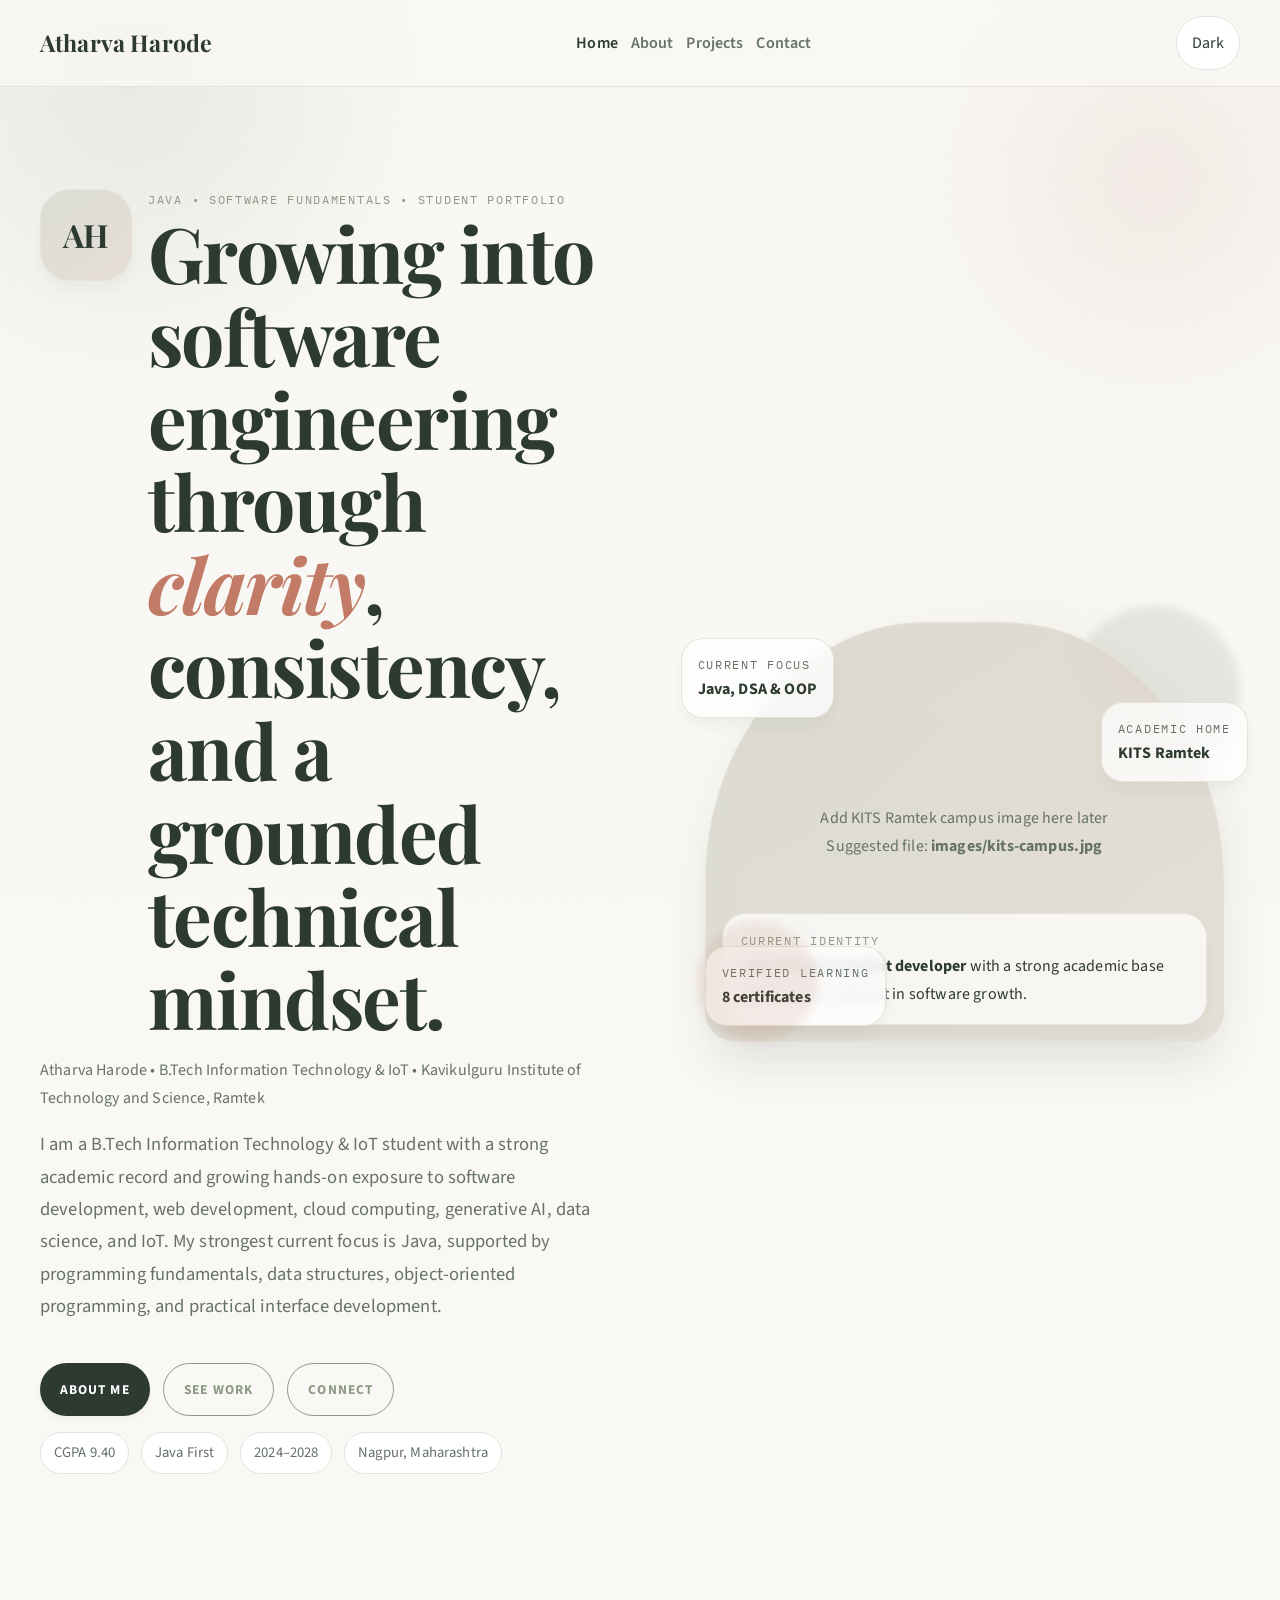
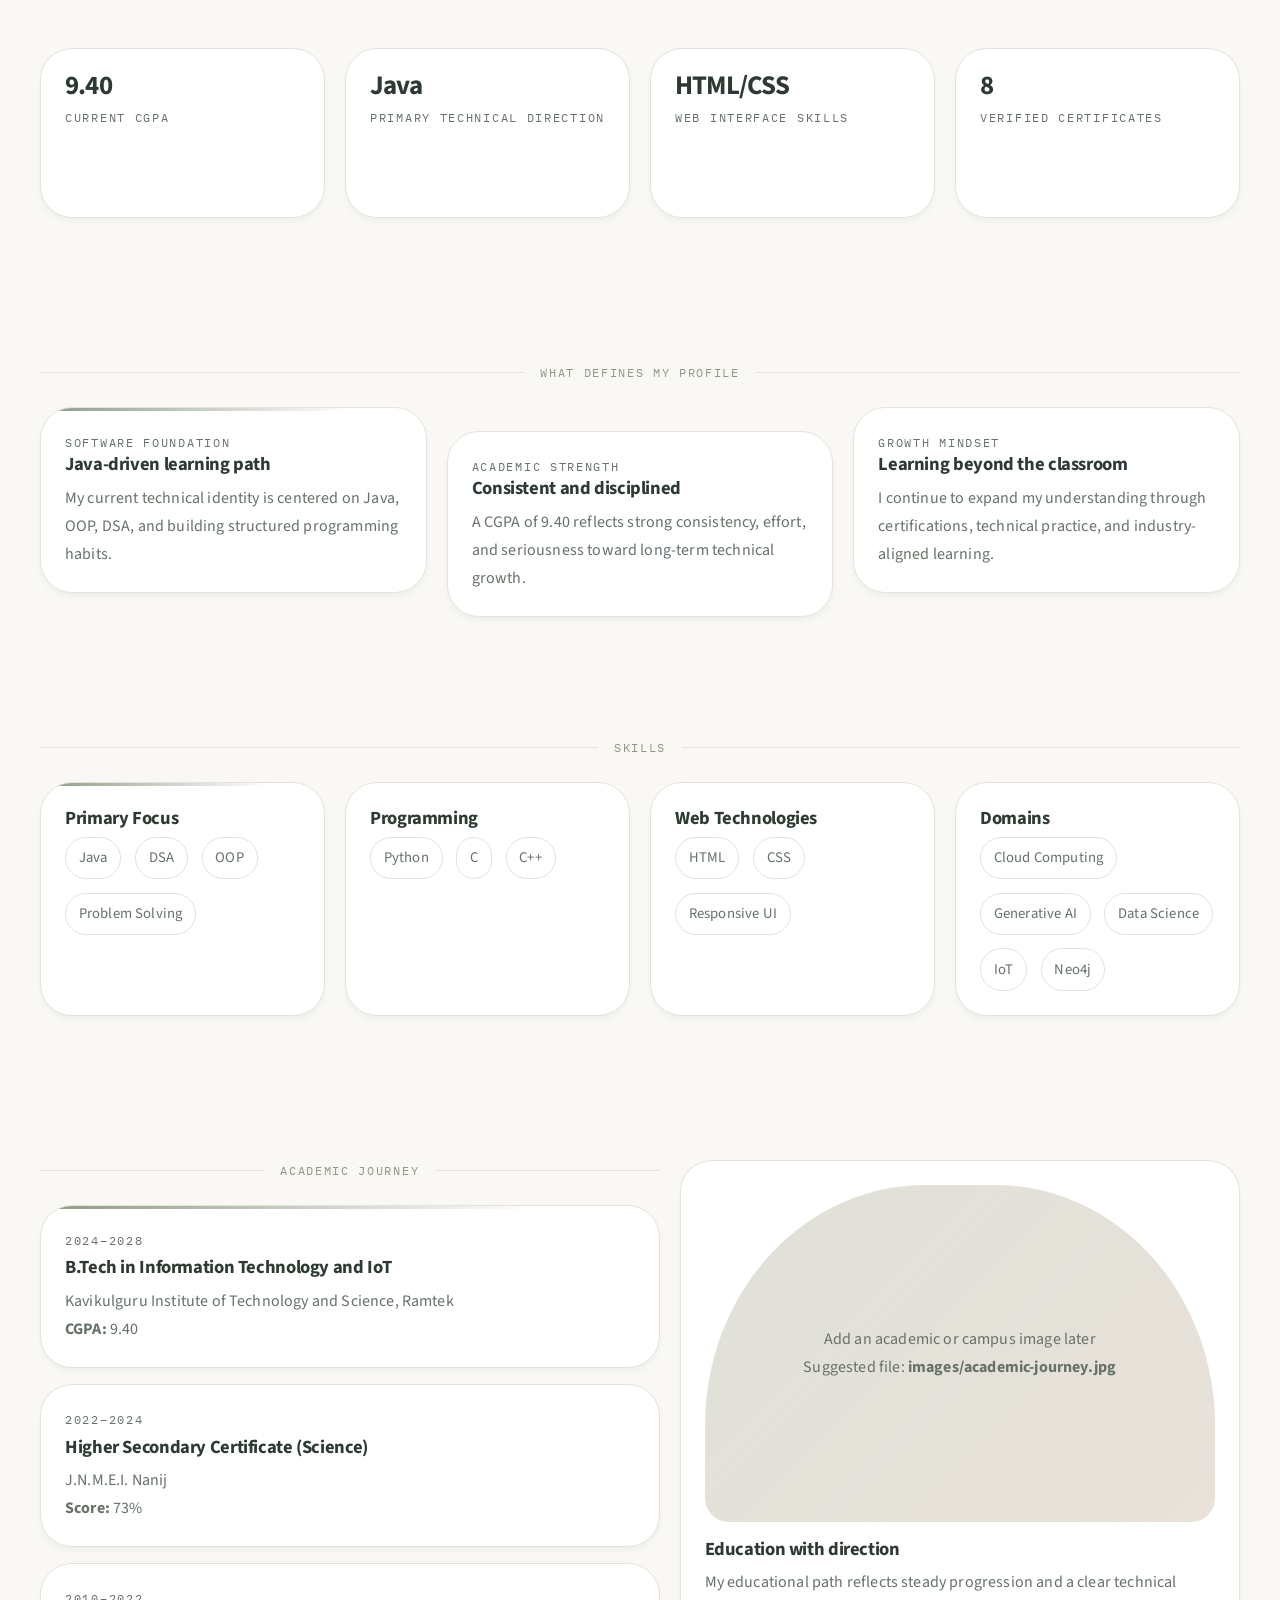
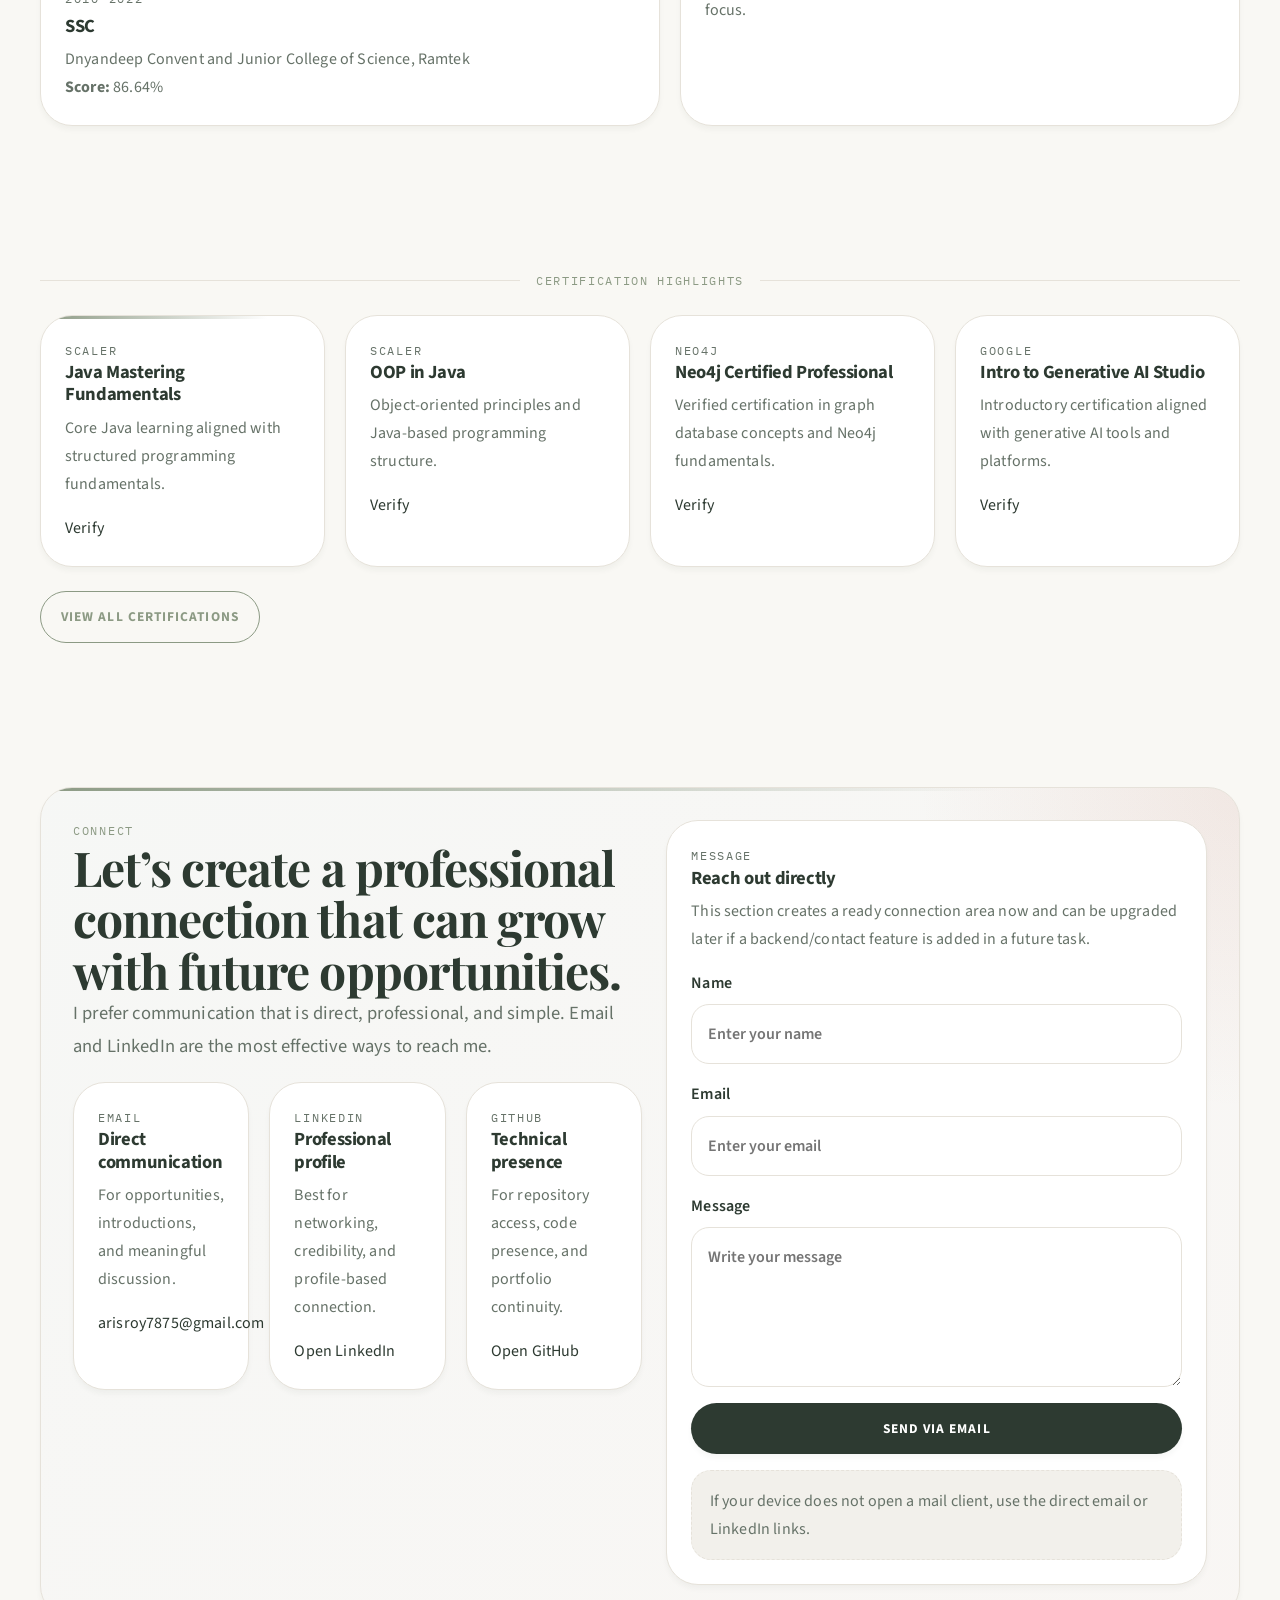
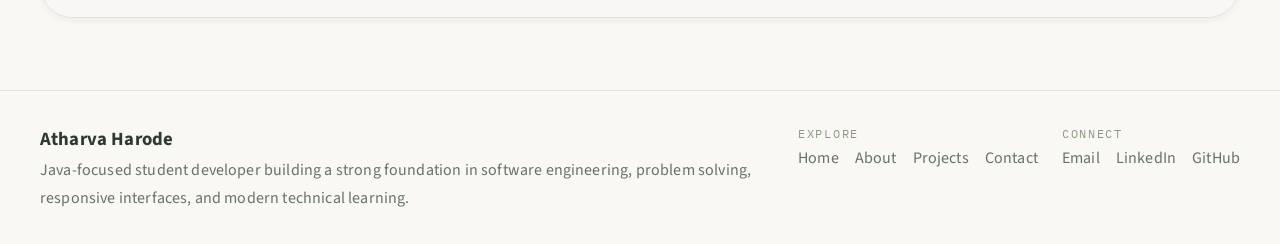
==== commit 40108c94: "Initialised some more new changes" ====
--- a/index.html
+++ b/index.html
@@ -49,9 +49,6 @@
             <div class="identity-badge">
               <div class="monogram" aria-label="Atharva Harode profile placeholder">
                 <span>AH</span>
-                <!-- Later, replace the span above with:
-                <img src="images/profile.jpg" alt="Atharva Harode" />
-                -->
               </div>
 
               <div>
@@ -93,9 +90,6 @@
                 Add KITS Ramtek campus image here later<br />
                 Suggested file: <strong>images/kits-campus.jpg</strong>
               </span>
-              <!-- Example later:
-              <img src="images/kits-campus.jpg" alt="KITS Ramtek campus" class="arch-media__image" />
-              -->
             </div>
 
             <div class="arch-caption">
@@ -130,16 +124,16 @@
             <span class="meta">Current CGPA</span>
           </article>
           <article class="panel stat-card">
+            <strong>Java</strong>
+            <span class="meta">Primary Technical Direction</span>
+          </article>
+          <article class="panel stat-card">
+            <strong>HTML/CSS</strong>
+            <span class="meta">Web Interface Skills</span>
+          </article>
+          <article class="panel stat-card">
             <strong>8</strong>
-            <span class="meta">Verified Certifications</span>
-          </article>
-          <article class="panel stat-card">
-            <strong>Java</strong>
-            <span class="meta">Primary Technical Focus</span>
-          </article>
-          <article class="panel stat-card">
-            <strong>Infoquest</strong>
-            <span class="meta">Executive Member</span>
+            <span class="meta">Verified Certificates</span>
           </article>
         </div>
       </div>
@@ -148,31 +142,31 @@
     <section class="section section--tight">
       <div class="container">
         <div class="section-label">
-          <span>Profile Highlights</span>
+          <span>What Defines My Profile</span>
         </div>
 
         <div class="feature-grid">
           <article class="panel feature-card card-accent">
+            <p class="meta">Software Foundation</p>
+            <h3>Java-driven learning path</h3>
+            <p class="card-copy">
+              My current technical identity is centered on Java, OOP, DSA, and building structured programming habits.
+            </p>
+          </article>
+
+          <article class="panel feature-card is-staggered">
             <p class="meta">Academic Strength</p>
             <h3>Consistent and disciplined</h3>
             <p class="card-copy">
-              A CGPA of 9.40 reflects consistency, seriousness, and a deliberate commitment to long-term technical growth.
-            </p>
-          </article>
-
-          <article class="panel feature-card is-staggered">
-            <p class="meta">Engineering Direction</p>
-            <h3>Java-first development path</h3>
+              A CGPA of 9.40 reflects strong consistency, effort, and seriousness toward long-term technical growth.
+            </p>
+          </article>
+
+          <article class="panel feature-card">
+            <p class="meta">Growth Mindset</p>
+            <h3>Learning beyond the classroom</h3>
             <p class="card-copy">
-              My strongest technical direction is Java, supported by problem solving, OOP, and core software fundamentals.
-            </p>
-          </article>
-
-          <article class="panel feature-card">
-            <p class="meta">Learning Mindset</p>
-            <h3>Beyond the classroom</h3>
-            <p class="card-copy">
-              I continue to grow through certifications, practical exploration, and steady exposure to modern technologies.
+              I continue to expand my understanding through certifications, technical practice, and industry-aligned learning.
             </p>
           </article>
         </div>
@@ -182,7 +176,7 @@
     <section class="section section--tight">
       <div class="container">
         <div class="section-label">
-          <span>Skill Landscape</span>
+          <span>Skills</span>
         </div>
 
         <div class="skill-grid">
@@ -190,15 +184,14 @@
             <h3>Primary Focus</h3>
             <div class="badge-list">
               <span class="badge">Java</span>
-              <span class="badge">Data Structures</span>
-              <span class="badge">Algorithms</span>
+              <span class="badge">DSA</span>
               <span class="badge">OOP</span>
               <span class="badge">Problem Solving</span>
             </div>
           </article>
 
           <article class="panel skill-card">
-            <h3>Programming Languages</h3>
+            <h3>Programming</h3>
             <div class="badge-list">
               <span class="badge">Python</span>
               <span class="badge">C</span>
@@ -216,7 +209,7 @@
           </article>
 
           <article class="panel skill-card">
-            <h3>Domains & Tools</h3>
+            <h3>Domains</h3>
             <div class="badge-list">
               <span class="badge">Cloud Computing</span>
               <span class="badge">Generative AI</span>
@@ -314,7 +307,7 @@
           <article class="panel cert-card">
             <p class="meta">Google</p>
             <h3>Intro to Generative AI Studio</h3>
-            <p class="card-copy">Introductory learning aligned with generative AI tools and platforms.</p>
+            <p class="card-copy">Introductory certification aligned with generative AI tools and platforms.</p>
             <div class="card-links" style="margin-top: 1rem;">
               <a href="https://simpli-web.app.link/e/qctK5cx7B1b" target="_blank" rel="noopener noreferrer">Verify</a>
             </div>
--- a/css/style.css
+++ b/css/style.css
@@ -14,7 +14,6 @@
 
   --surface: #ffffff;
   --surface-soft: #f2f0eb;
-  --surface-tint: rgba(140, 154, 132, 0.08);
   --muted: #667268;
 
   --shadow-sm: 0 4px 6px -1px rgba(45, 58, 49, 0.05);
@@ -47,7 +46,6 @@
 
   --surface: #1a211c;
   --surface-soft: #222a24;
-  --surface-tint: rgba(159, 173, 149, 0.1);
   --muted: #b7c0b6;
 
   --shadow-sm: 0 4px 6px -1px rgba(0, 0, 0, 0.18);
@@ -224,24 +222,18 @@
 }
 
 h1,
-h2,
-h3,
-h4 {
+h2 {
   font-family: var(--font-serif);
   line-height: 1.08;
   letter-spacing: -0.02em;
 }
 
 h1 {
-  font-size: clamp(2.8rem, 7vw, 5.8rem);
+  font-size: clamp(2.5rem, 6vw, 4.8rem);
 }
 
 h2 {
-  font-size: clamp(2rem, 4vw, 3.3rem);
-}
-
-h3 {
-  font-size: clamp(1.35rem, 2.4vw, 1.85rem);
+  font-size: clamp(1.9rem, 4vw, 3rem);
 }
 
 h1 em,
@@ -251,7 +243,7 @@
 }
 
 .lead {
-  font-size: clamp(1.05rem, 1.8vw, 1.18rem);
+  font-size: clamp(1.05rem, 1.8vw, 1.16rem);
   color: var(--muted);
   max-width: 64ch;
 }
@@ -441,8 +433,7 @@
 }
 
 .identity-badge {
-  display: flex;
-  align-items: center;
+  display: grid;
   gap: 1rem;
 }
 
@@ -621,18 +612,7 @@
   grid-template-columns: repeat(2, minmax(0, 1fr));
 }
 
-.stat-card {
-  padding: 1.25rem;
-}
-
-.stat-card strong {
-  display: block;
-  font-family: var(--font-serif);
-  font-size: clamp(1.8rem, 3vw, 2.7rem);
-  line-height: 1;
-  margin-bottom: 0.35rem;
-}
-
+.stat-card,
 .feature-card,
 .skill-card,
 .project-card,
@@ -644,6 +624,25 @@
   padding: 1.5rem;
 }
 
+.stat-card {
+  display: grid;
+  align-content: start;
+  min-height: 170px;
+}
+
+.stat-card strong {
+  display: block;
+  font-family: var(--font-sans);
+  font-weight: 700;
+  font-size: clamp(1.55rem, 2.1vw, 2.2rem);
+  line-height: 1;
+  letter-spacing: -0.03em;
+  margin-bottom: 0.45rem;
+  max-width: 100%;
+  overflow-wrap: anywhere;
+  word-break: break-word;
+}
+
 .feature-card.is-staggered,
 .project-card.is-staggered {
   --offset: 0px;
@@ -653,6 +652,24 @@
 .feature-card.is-staggered:hover,
 .project-card.is-staggered:hover {
   transform: translateY(calc(var(--offset) - 4px));
+}
+
+.contact-card h3,
+.form-card h3,
+.feature-card h3,
+.skill-card h3,
+.project-card h3,
+.cert-card h3,
+.timeline-item h3,
+.image-card h3 {
+  margin-bottom: 0.5rem;
+  font-family: var(--font-sans);
+  font-size: clamp(1.08rem, 1.45vw, 1.35rem);
+  font-weight: 700;
+  line-height: 1.2;
+  letter-spacing: -0.02em;
+  overflow-wrap: anywhere;
+  word-break: break-word;
 }
 
 .card-copy {
@@ -729,16 +746,6 @@
 .method-grid {
   grid-template-columns: 1fr;
   margin-top: 1.25rem;
-}
-
-.contact-card h3,
-.form-card h3,
-.feature-card h3,
-.skill-card h3,
-.project-card h3,
-.cert-card h3,
-.timeline-item h3 {
-  margin-bottom: 0.45rem;
 }
 
 form {
@@ -829,6 +836,11 @@
     display: none;
   }
 
+  .identity-badge {
+    grid-template-columns: auto 1fr;
+    align-items: start;
+  }
+
   .hero-shell {
     grid-template-columns: 1.05fr 0.95fr;
     gap: 2.5rem;
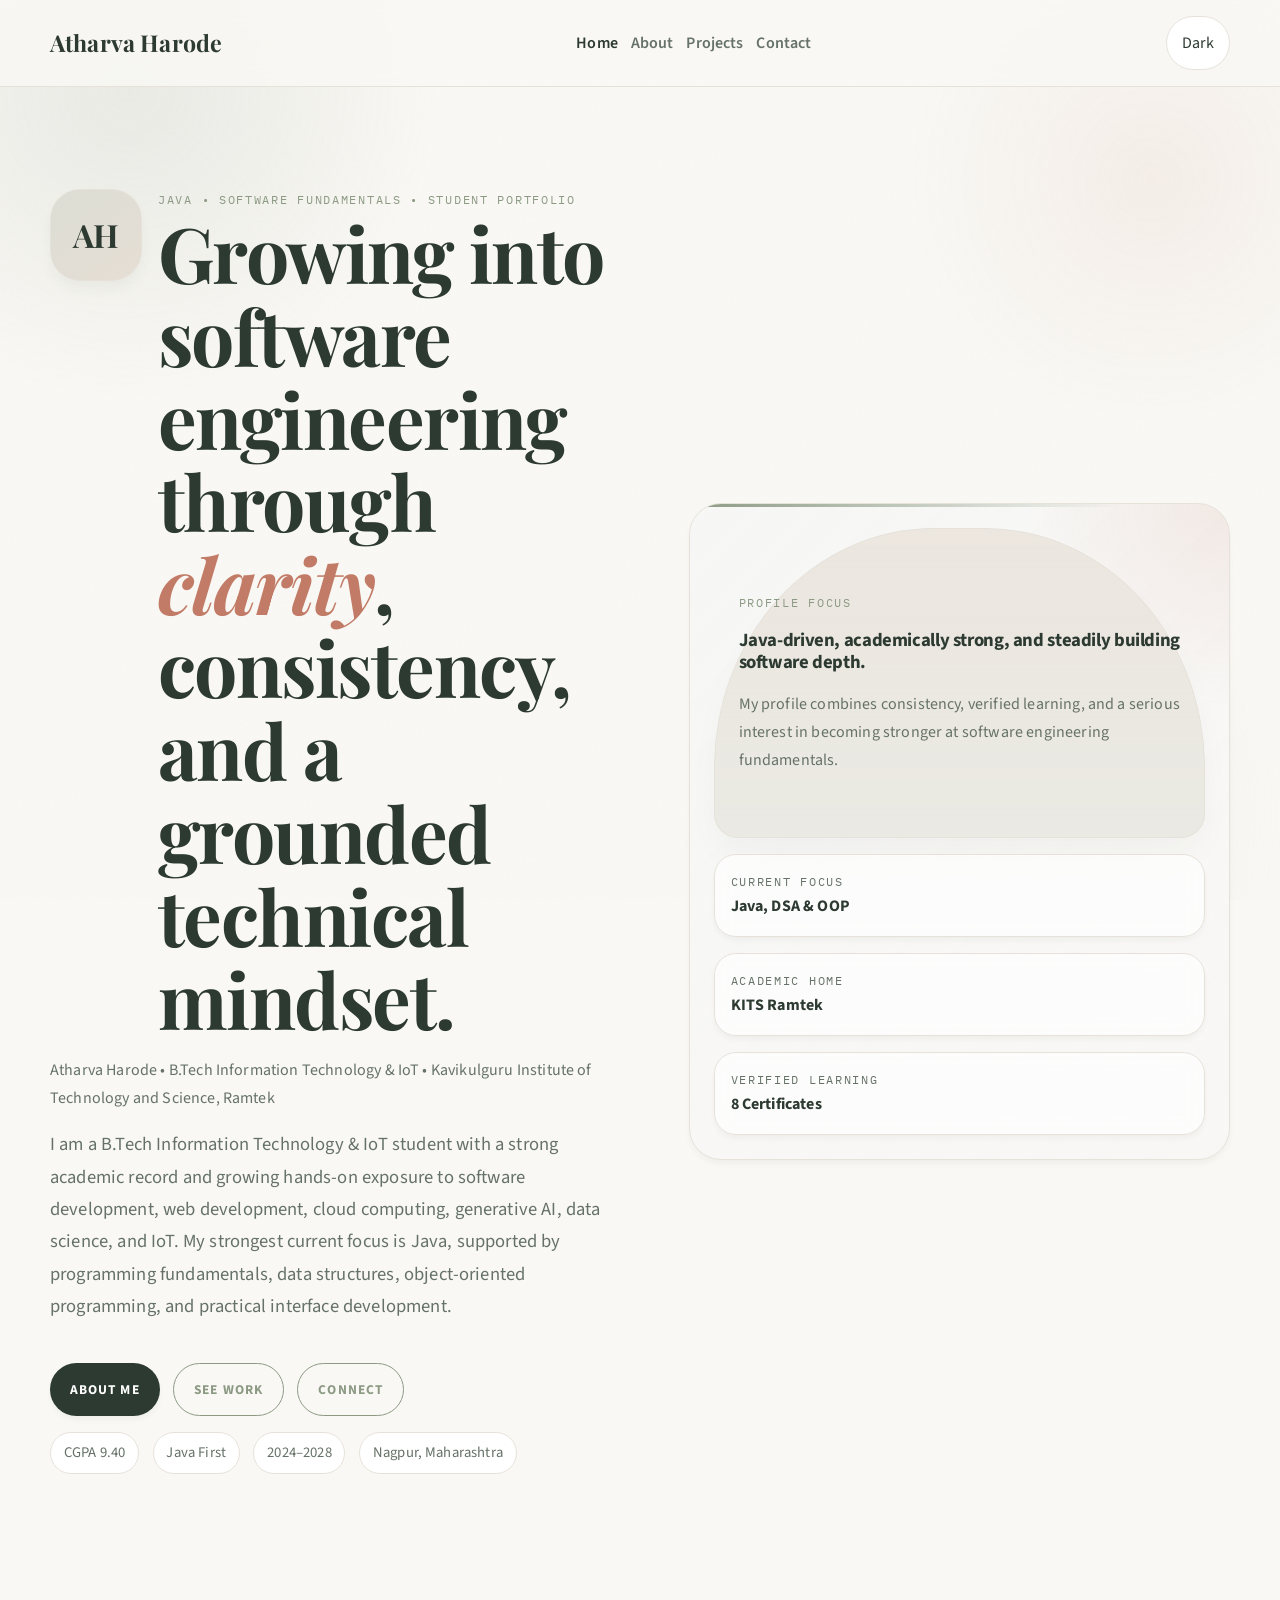
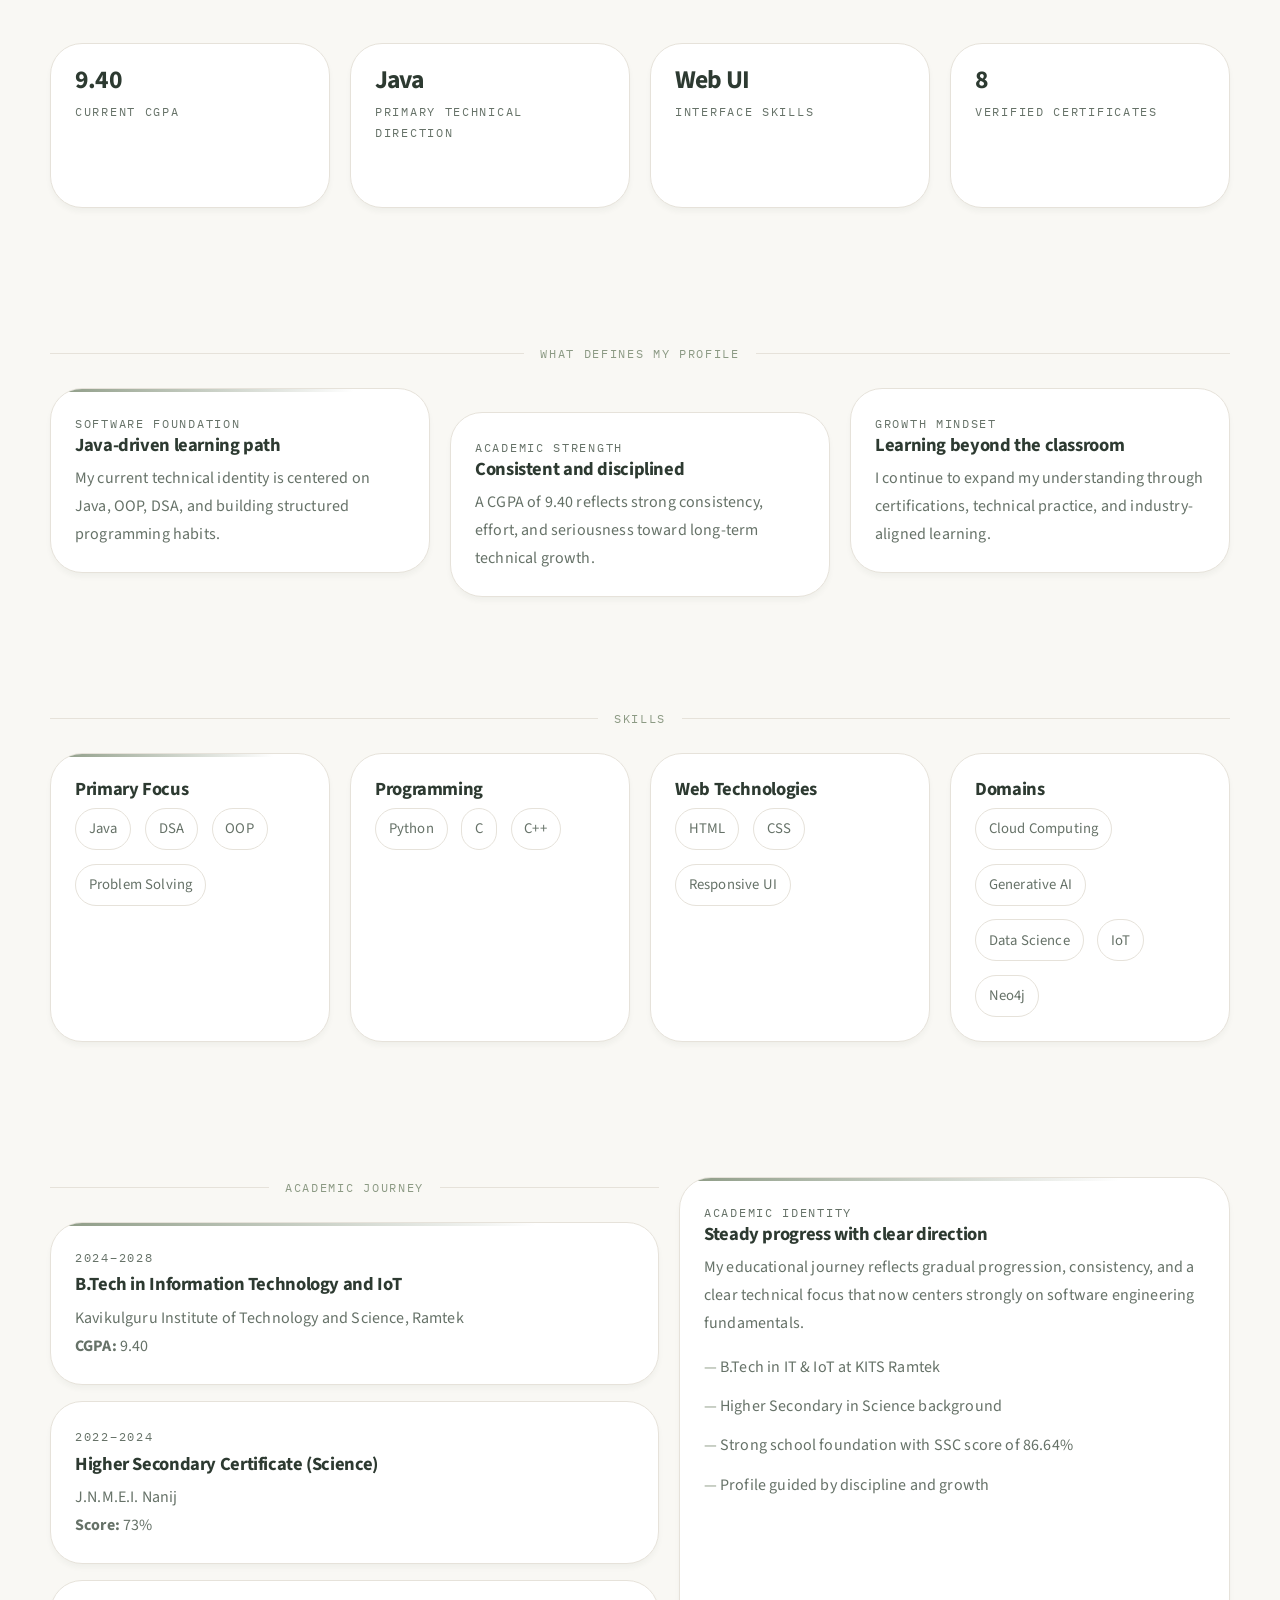
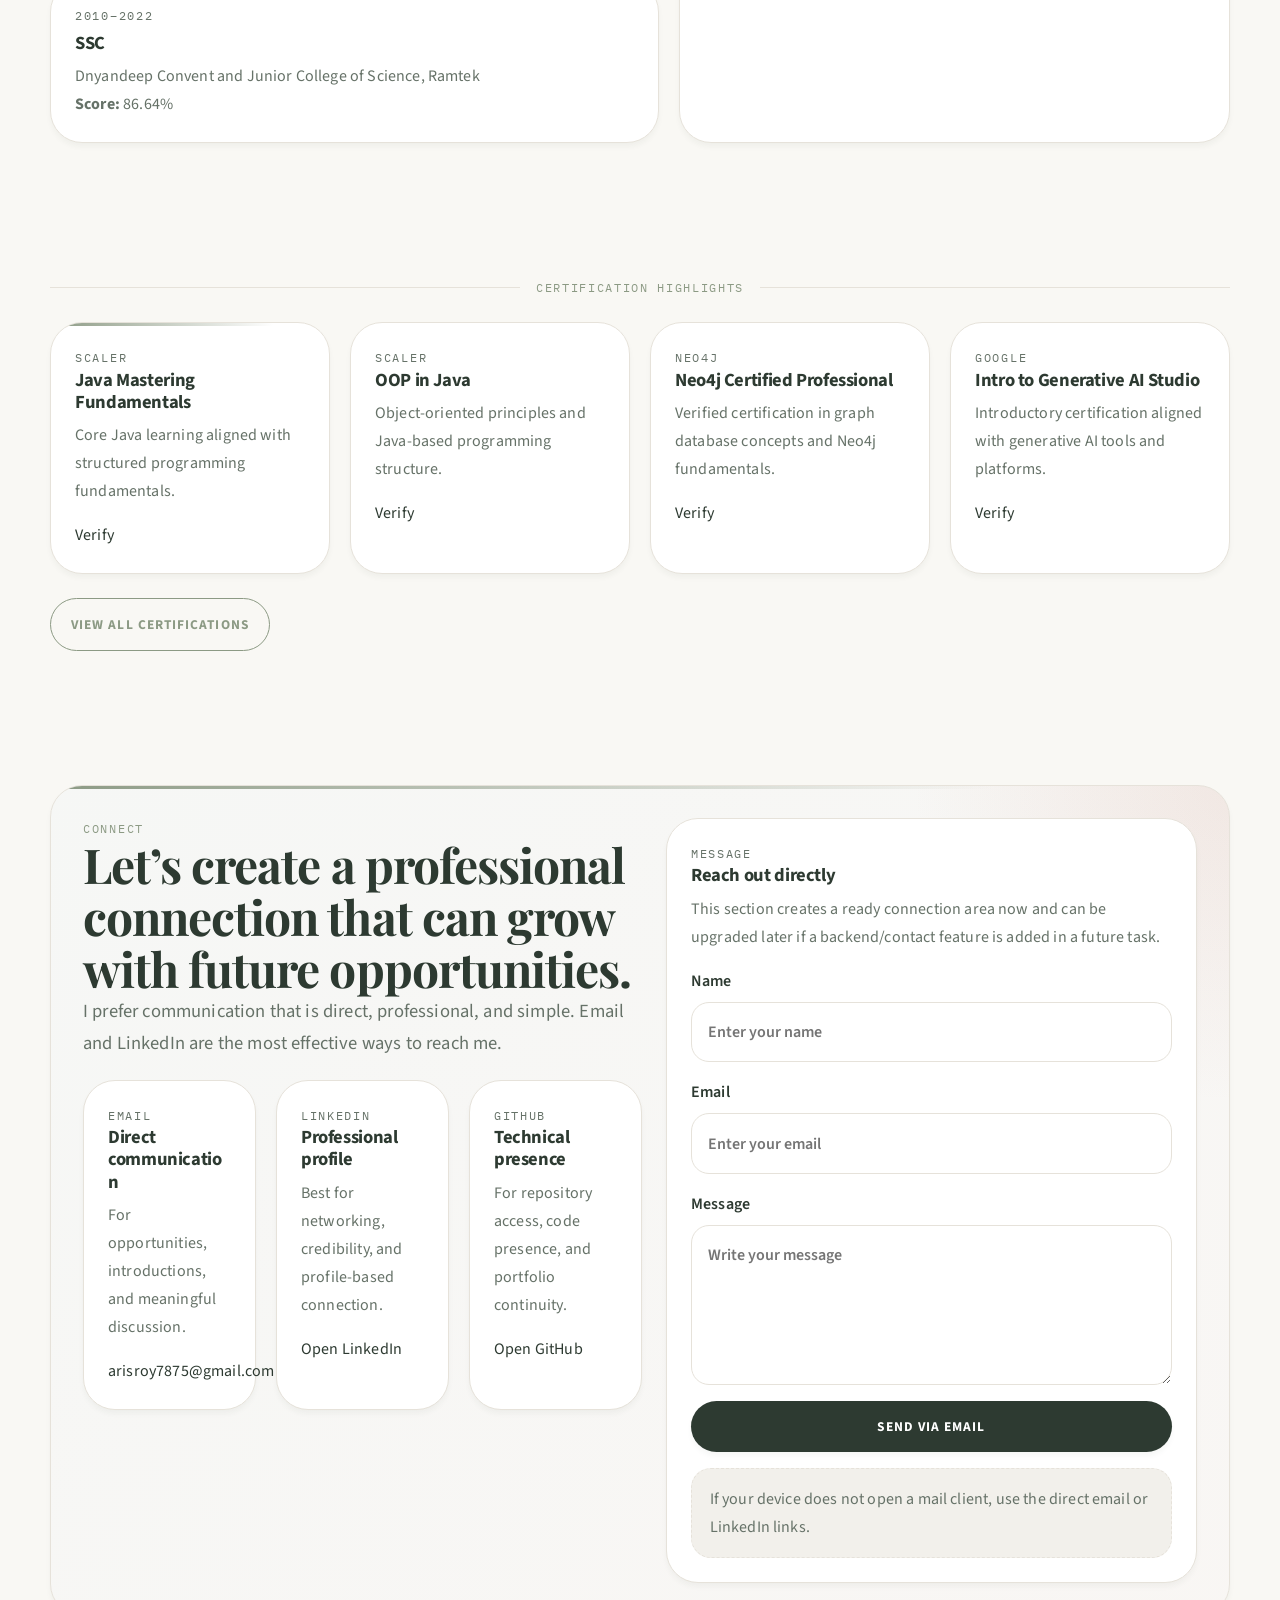
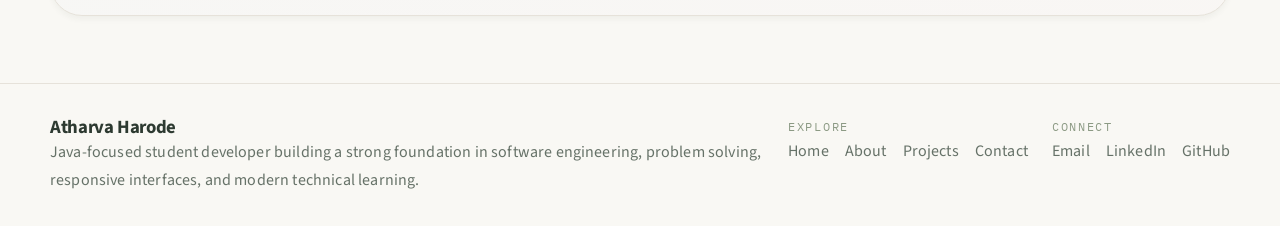
==== commit 16038e61: "Ig final push" ====
--- a/index.html
+++ b/index.html
@@ -47,9 +47,7 @@
         <div class="hero-copy">
           <div class="identity-lockup">
             <div class="identity-badge">
-              <div class="monogram" aria-label="Atharva Harode profile placeholder">
-                <span>AH</span>
-              </div>
+              <div class="monogram" aria-label="Atharva Harode logo">AH</div>
 
               <div>
                 <p class="eyebrow">Java • Software Fundamentals • Student Portfolio</p>
@@ -83,36 +81,30 @@
           </div>
         </div>
 
-        <div class="hero-visual">
-          <div class="arch-media">
-            <div class="arch-media__placeholder">
-              <span>
-                Add KITS Ramtek campus image here later<br />
-                Suggested file: <strong>images/kits-campus.jpg</strong>
-              </span>
-            </div>
-
-            <div class="arch-caption">
-              <p class="eyebrow">Current Identity</p>
-              <p><strong>Java-focused student developer</strong> with a strong academic base and a serious interest in software growth.</p>
-            </div>
-          </div>
-
-          <div class="floating-card floating-card--one">
-            <p class="meta">Current Focus</p>
-            <strong>Java, DSA & OOP</strong>
-          </div>
-
-          <div class="floating-card floating-card--two">
-            <p class="meta">Academic Home</p>
-            <strong>KITS Ramtek</strong>
-          </div>
-
-          <div class="floating-card floating-card--three">
-            <p class="meta">Verified Learning</p>
-            <strong>8 certificates</strong>
-          </div>
-        </div>
+        <aside class="panel hero-side card-accent">
+          <div class="hero-arch">
+            <p class="eyebrow">Profile Focus</p>
+            <h3>Java-driven, academically strong, and steadily building software depth.</h3>
+            <p class="card-copy">
+              My profile combines consistency, verified learning, and a serious interest in becoming stronger at software engineering fundamentals.
+            </p>
+          </div>
+
+          <div class="hero-side-grid">
+            <div class="side-chip">
+              <p class="meta">Current Focus</p>
+              <strong>Java, DSA & OOP</strong>
+            </div>
+            <div class="side-chip">
+              <p class="meta">Academic Home</p>
+              <strong>KITS Ramtek</strong>
+            </div>
+            <div class="side-chip">
+              <p class="meta">Verified Learning</p>
+              <strong>8 Certificates</strong>
+            </div>
+          </div>
+        </aside>
       </div>
     </section>
 
@@ -128,8 +120,8 @@
             <span class="meta">Primary Technical Direction</span>
           </article>
           <article class="panel stat-card">
-            <strong>HTML/CSS</strong>
-            <span class="meta">Web Interface Skills</span>
+            <strong>Web UI</strong>
+            <span class="meta">Interface Skills</span>
           </article>
           <article class="panel stat-card">
             <strong>8</strong>
@@ -253,20 +245,20 @@
           </div>
         </div>
 
-        <figure class="panel image-card">
-          <div class="image-frame">
-            <span>
-              Add an academic or campus image later<br />
-              Suggested file: <strong>images/academic-journey.jpg</strong>
-            </span>
-          </div>
-          <figcaption>
-            <h3>Education with direction</h3>
-            <p class="card-copy">
-              My educational path reflects steady progression and a clear technical focus.
-            </p>
-          </figcaption>
-        </figure>
+        <article class="panel feature-card card-accent">
+          <p class="meta">Academic Identity</p>
+          <h3>Steady progress with clear direction</h3>
+          <p class="card-copy">
+            My educational journey reflects gradual progression, consistency, and a clear technical focus that now centers strongly on software engineering fundamentals.
+          </p>
+
+          <ul class="list-points">
+            <li>B.Tech in IT & IoT at KITS Ramtek</li>
+            <li>Higher Secondary in Science background</li>
+            <li>Strong school foundation with SSC score of 86.64%</li>
+            <li>Profile guided by discipline and growth</li>
+          </ul>
+        </article>
       </div>
     </section>
 
--- a/css/style.css
+++ b/css/style.css
@@ -26,7 +26,7 @@
   --radius-lg: 32px;
   --radius-pill: 999px;
 
-  --container: 1200px;
+  --container: 1180px;
   --content: 760px;
 
   --transition-fast: 300ms ease;
@@ -71,8 +71,7 @@
 h4,
 p,
 ul,
-li,
-figure {
+li {
   margin: 0;
 }
 
@@ -94,8 +93,8 @@
   pointer-events: none;
   background:
     radial-gradient(circle at 10% 10%, rgba(140, 154, 132, 0.14), transparent 22%),
-    radial-gradient(circle at 90% 20%, rgba(194, 123, 102, 0.1), transparent 18%),
-    radial-gradient(circle at 80% 90%, rgba(220, 207, 194, 0.22), transparent 20%);
+    radial-gradient(circle at 90% 20%, rgba(194, 123, 102, 0.08), transparent 18%),
+    radial-gradient(circle at 80% 90%, rgba(220, 207, 194, 0.2), transparent 20%);
   z-index: -2;
 }
 
@@ -132,8 +131,8 @@
 }
 
 button {
+  border: none;
   background: none;
-  border: none;
   cursor: pointer;
 }
 
@@ -179,7 +178,7 @@
 }
 
 .section--tight {
-  padding-block: clamp(2.5rem, 6vw, 4.5rem);
+  padding-block: clamp(2.5rem, 6vw, 4.2rem);
 }
 
 .eyebrow,
@@ -229,7 +228,7 @@
 }
 
 h1 {
-  font-size: clamp(2.5rem, 6vw, 4.8rem);
+  font-size: clamp(2.5rem, 6vw, 4.9rem);
 }
 
 h2 {
@@ -242,8 +241,16 @@
   color: var(--interactive);
 }
 
+h3,
+h4 {
+  font-family: var(--font-sans);
+  font-weight: 700;
+  line-height: 1.2;
+  letter-spacing: -0.02em;
+}
+
 .lead {
-  font-size: clamp(1.05rem, 1.8vw, 1.16rem);
+  font-size: clamp(1.05rem, 1.7vw, 1.16rem);
   color: var(--muted);
   max-width: 64ch;
 }
@@ -256,13 +263,13 @@
   position: sticky;
   top: 0;
   z-index: 100;
-  background: rgba(249, 248, 244, 0.8);
+  background: rgba(249, 248, 244, 0.82);
   backdrop-filter: blur(16px);
   border-bottom: 1px solid var(--border);
 }
 
 :root[data-theme="dark"] .site-header {
-  background: rgba(18, 23, 19, 0.8);
+  background: rgba(18, 23, 19, 0.82);
 }
 
 .nav-shell {
@@ -337,7 +344,8 @@
 .btn-row,
 .badge-list,
 .card-links,
-.quick-links {
+.quick-links,
+.hero-tags {
   display: flex;
   flex-wrap: wrap;
   gap: 0.85rem;
@@ -397,9 +405,9 @@
 }
 
 .panel:hover {
-  transform: translateY(-4px);
+  transform: translateY(-3px);
   box-shadow: var(--shadow-lg);
-  border-color: color-mix(in srgb, var(--primary) 45%, var(--border));
+  border-color: rgba(140, 154, 132, 0.5);
 }
 
 .card-accent {
@@ -452,24 +460,11 @@
   font-size: 2rem;
   font-weight: 700;
   color: var(--foreground);
-  overflow: hidden;
-}
-
-.monogram img {
-  width: 100%;
-  height: 100%;
-  object-fit: cover;
 }
 
 .identity-title {
   color: var(--muted);
   font-size: 1rem;
-}
-
-.hero-tags {
-  display: flex;
-  flex-wrap: wrap;
-  gap: 0.75rem;
 }
 
 .hero-tag,
@@ -484,116 +479,45 @@
   font-size: 0.92rem;
 }
 
-.hero-visual {
-  position: relative;
-  min-height: 420px;
+.hero-side {
+  padding: 1.5rem;
+  background:
+    radial-gradient(circle at top right, rgba(194, 123, 102, 0.12), transparent 24%),
+    linear-gradient(135deg, rgba(140, 154, 132, 0.08), rgba(220, 207, 194, 0.16)),
+    var(--surface);
+}
+
+.hero-arch {
+  border-radius: 220px 220px 24px 24px / 240px 240px 24px 24px;
+  border: 1px solid var(--border);
+  background:
+    linear-gradient(180deg, rgba(220, 207, 194, 0.28), rgba(140, 154, 132, 0.08)),
+    var(--surface-soft);
+  padding: 2rem 1.5rem;
+  min-height: 310px;
+  display: grid;
+  align-content: center;
+  gap: 1rem;
+  box-shadow: var(--shadow-lg);
+}
+
+.hero-side-grid {
+  display: grid;
+  gap: 1rem;
+  margin-top: 1rem;
+}
+
+.side-chip {
   padding: 1rem;
-}
-
-.hero-visual::before,
-.hero-visual::after {
-  content: "";
-  position: absolute;
-  border-radius: 50%;
-  filter: blur(4px);
-}
-
-.hero-visual::before {
-  width: 170px;
-  height: 170px;
-  background: rgba(140, 154, 132, 0.18);
-  top: 0;
-  right: 0;
-}
-
-.hero-visual::after {
-  width: 120px;
-  height: 120px;
-  background: rgba(194, 123, 102, 0.14);
-  bottom: 1rem;
-  left: 0.5rem;
-}
-
-.arch-media {
-  position: relative;
-  min-height: 420px;
+  border-radius: 22px;
   border: 1px solid var(--border);
-  border-radius: 220px 220px 30px 30px / 260px 260px 30px 30px;
-  overflow: hidden;
-  box-shadow: var(--shadow-xl);
-  background:
-    linear-gradient(180deg, rgba(220, 207, 194, 0.25), rgba(140, 154, 132, 0.08)),
-    var(--surface-soft);
-}
-
-.arch-media__placeholder {
-  position: absolute;
-  inset: 0;
-  display: grid;
-  place-items: center;
-  text-align: center;
-  padding: 2rem;
-  color: var(--muted);
-  background:
-    radial-gradient(circle at top right, rgba(194, 123, 102, 0.12), transparent 25%),
-    linear-gradient(135deg, rgba(140, 154, 132, 0.18), rgba(220, 207, 194, 0.4));
-}
-
-.arch-media__image {
-  position: absolute;
-  inset: 0;
-  width: 100%;
-  height: 100%;
-  object-fit: cover;
-}
-
-.arch-caption {
-  position: absolute;
-  left: 1rem;
-  right: 1rem;
-  bottom: 1rem;
-  padding: 1rem 1.1rem;
-  border-radius: var(--radius-md);
-  background: rgba(255, 255, 255, 0.72);
+  background: rgba(255, 255, 255, 0.65);
   backdrop-filter: blur(8px);
-  border: 1px solid rgba(230, 226, 218, 0.85);
-  box-shadow: var(--shadow-md);
-}
-
-:root[data-theme="dark"] .arch-caption {
-  background: rgba(26, 33, 28, 0.72);
-  border-color: rgba(45, 52, 47, 0.9);
-}
-
-.floating-card {
-  position: absolute;
-  padding: 0.9rem 1rem;
-  background: rgba(255, 255, 255, 0.75);
-  backdrop-filter: blur(8px);
-  border: 1px solid rgba(230, 226, 218, 0.9);
-  border-radius: 22px;
-  box-shadow: var(--shadow-md);
-  max-width: 220px;
-}
-
-:root[data-theme="dark"] .floating-card {
+  box-shadow: var(--shadow-sm);
+}
+
+:root[data-theme="dark"] .side-chip {
   background: rgba(26, 33, 28, 0.78);
-  border-color: rgba(45, 52, 47, 0.9);
-}
-
-.floating-card--one {
-  top: 2rem;
-  left: -0.5rem;
-}
-
-.floating-card--two {
-  right: -0.5rem;
-  top: 6rem;
-}
-
-.floating-card--three {
-  left: 1rem;
-  bottom: 2rem;
 }
 
 .stats-grid,
@@ -618,7 +542,6 @@
 .project-card,
 .cert-card,
 .timeline-item,
-.image-card,
 .contact-card,
 .form-card {
   padding: 1.5rem;
@@ -627,14 +550,14 @@
 .stat-card {
   display: grid;
   align-content: start;
-  min-height: 170px;
+  min-height: 165px;
 }
 
 .stat-card strong {
   display: block;
   font-family: var(--font-sans);
   font-weight: 700;
-  font-size: clamp(1.55rem, 2.1vw, 2.2rem);
+  font-size: clamp(1.5rem, 2vw, 2.1rem);
   line-height: 1;
   letter-spacing: -0.03em;
   margin-bottom: 0.45rem;
@@ -651,23 +574,18 @@
 
 .feature-card.is-staggered:hover,
 .project-card.is-staggered:hover {
-  transform: translateY(calc(var(--offset) - 4px));
-}
-
-.contact-card h3,
-.form-card h3,
+  transform: translateY(calc(var(--offset) - 3px));
+}
+
 .feature-card h3,
 .skill-card h3,
 .project-card h3,
 .cert-card h3,
 .timeline-item h3,
-.image-card h3 {
+.contact-card h3,
+.form-card h3 {
   margin-bottom: 0.5rem;
-  font-family: var(--font-sans);
   font-size: clamp(1.08rem, 1.45vw, 1.35rem);
-  font-weight: 700;
-  line-height: 1.2;
-  letter-spacing: -0.02em;
   overflow-wrap: anywhere;
   word-break: break-word;
 }
@@ -707,32 +625,6 @@
 
 .timeline-item .meta {
   margin-bottom: 0.35rem;
-}
-
-.image-card {
-  display: grid;
-  gap: 1rem;
-}
-
-.image-frame {
-  min-height: 260px;
-  border-radius: 220px 220px 24px 24px / 240px 240px 24px 24px;
-  border: 1px dashed var(--border);
-  overflow: hidden;
-  background:
-    linear-gradient(135deg, rgba(140, 154, 132, 0.18), rgba(220, 207, 194, 0.45)),
-    var(--surface-soft);
-  display: grid;
-  place-items: center;
-  text-align: center;
-  padding: 1.5rem;
-  color: var(--muted);
-}
-
-.image-frame img {
-  width: 100%;
-  height: 100%;
-  object-fit: cover;
 }
 
 .connect-shell {
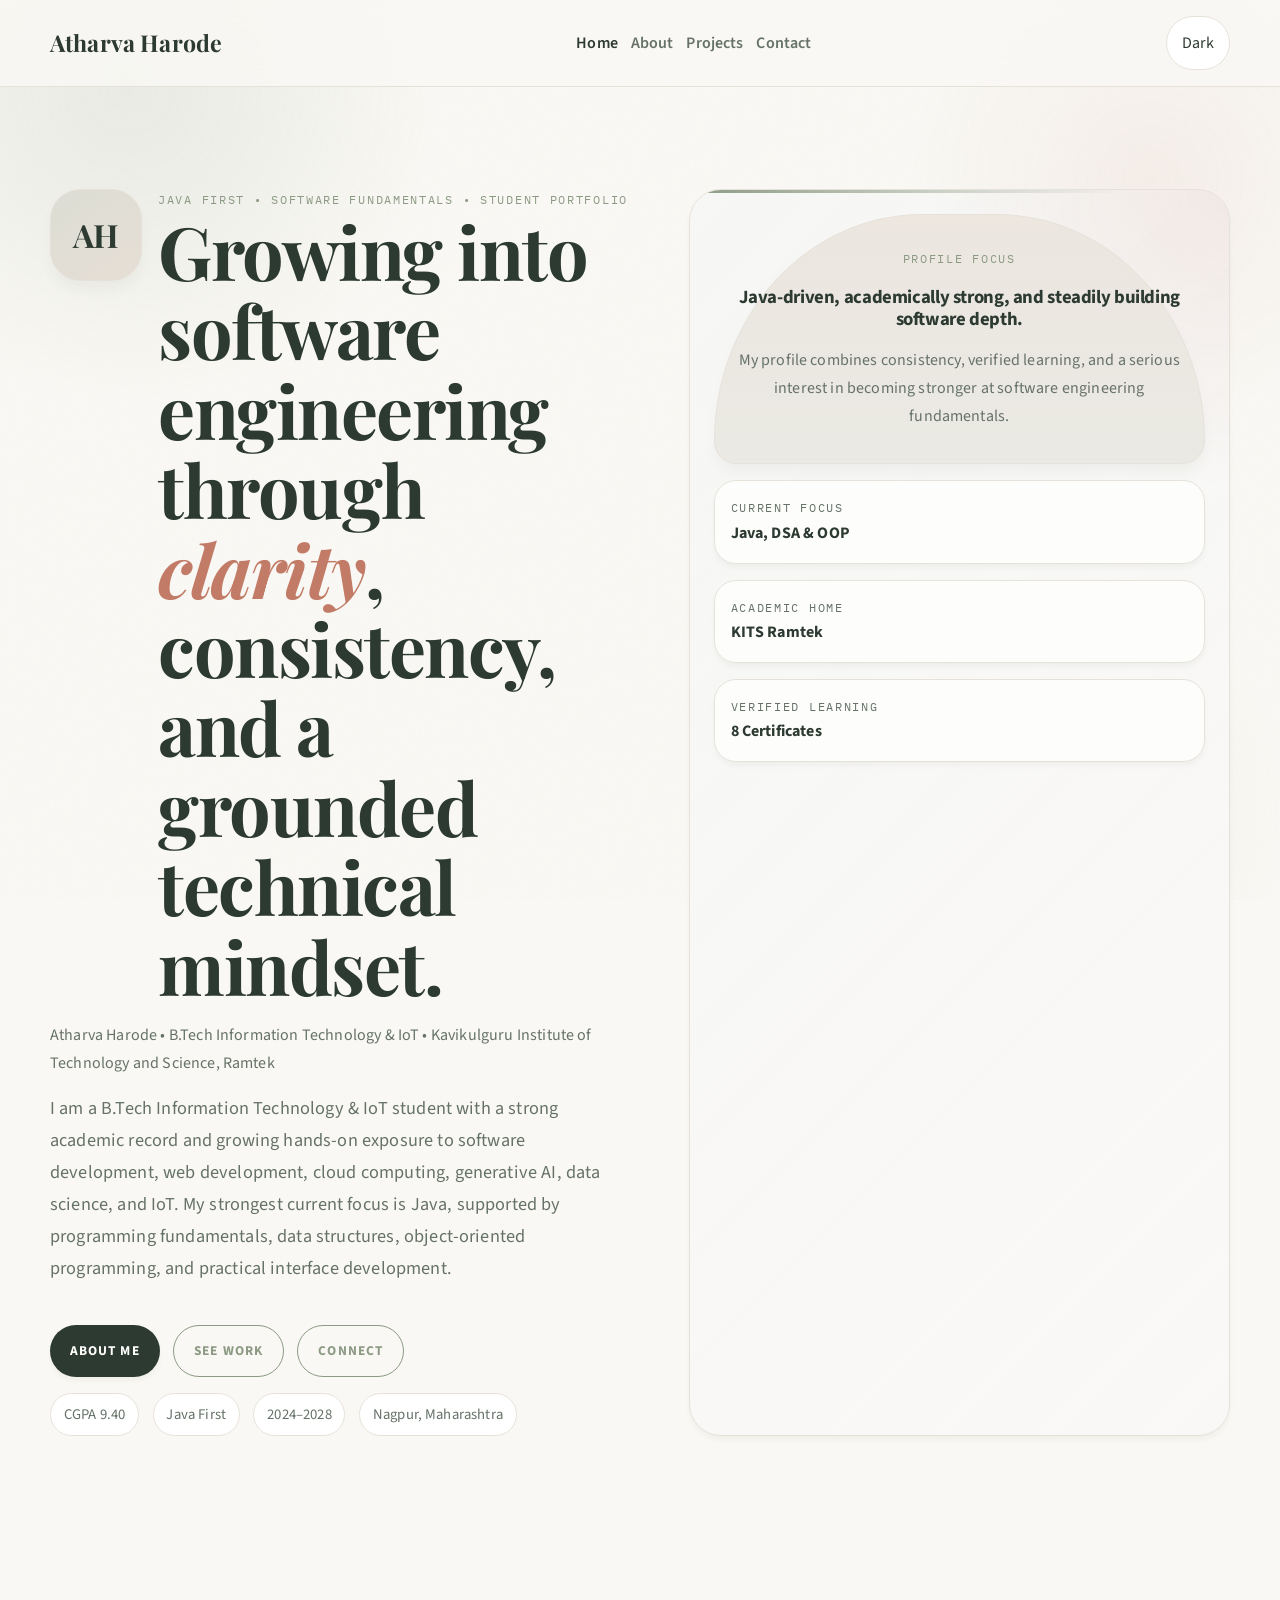
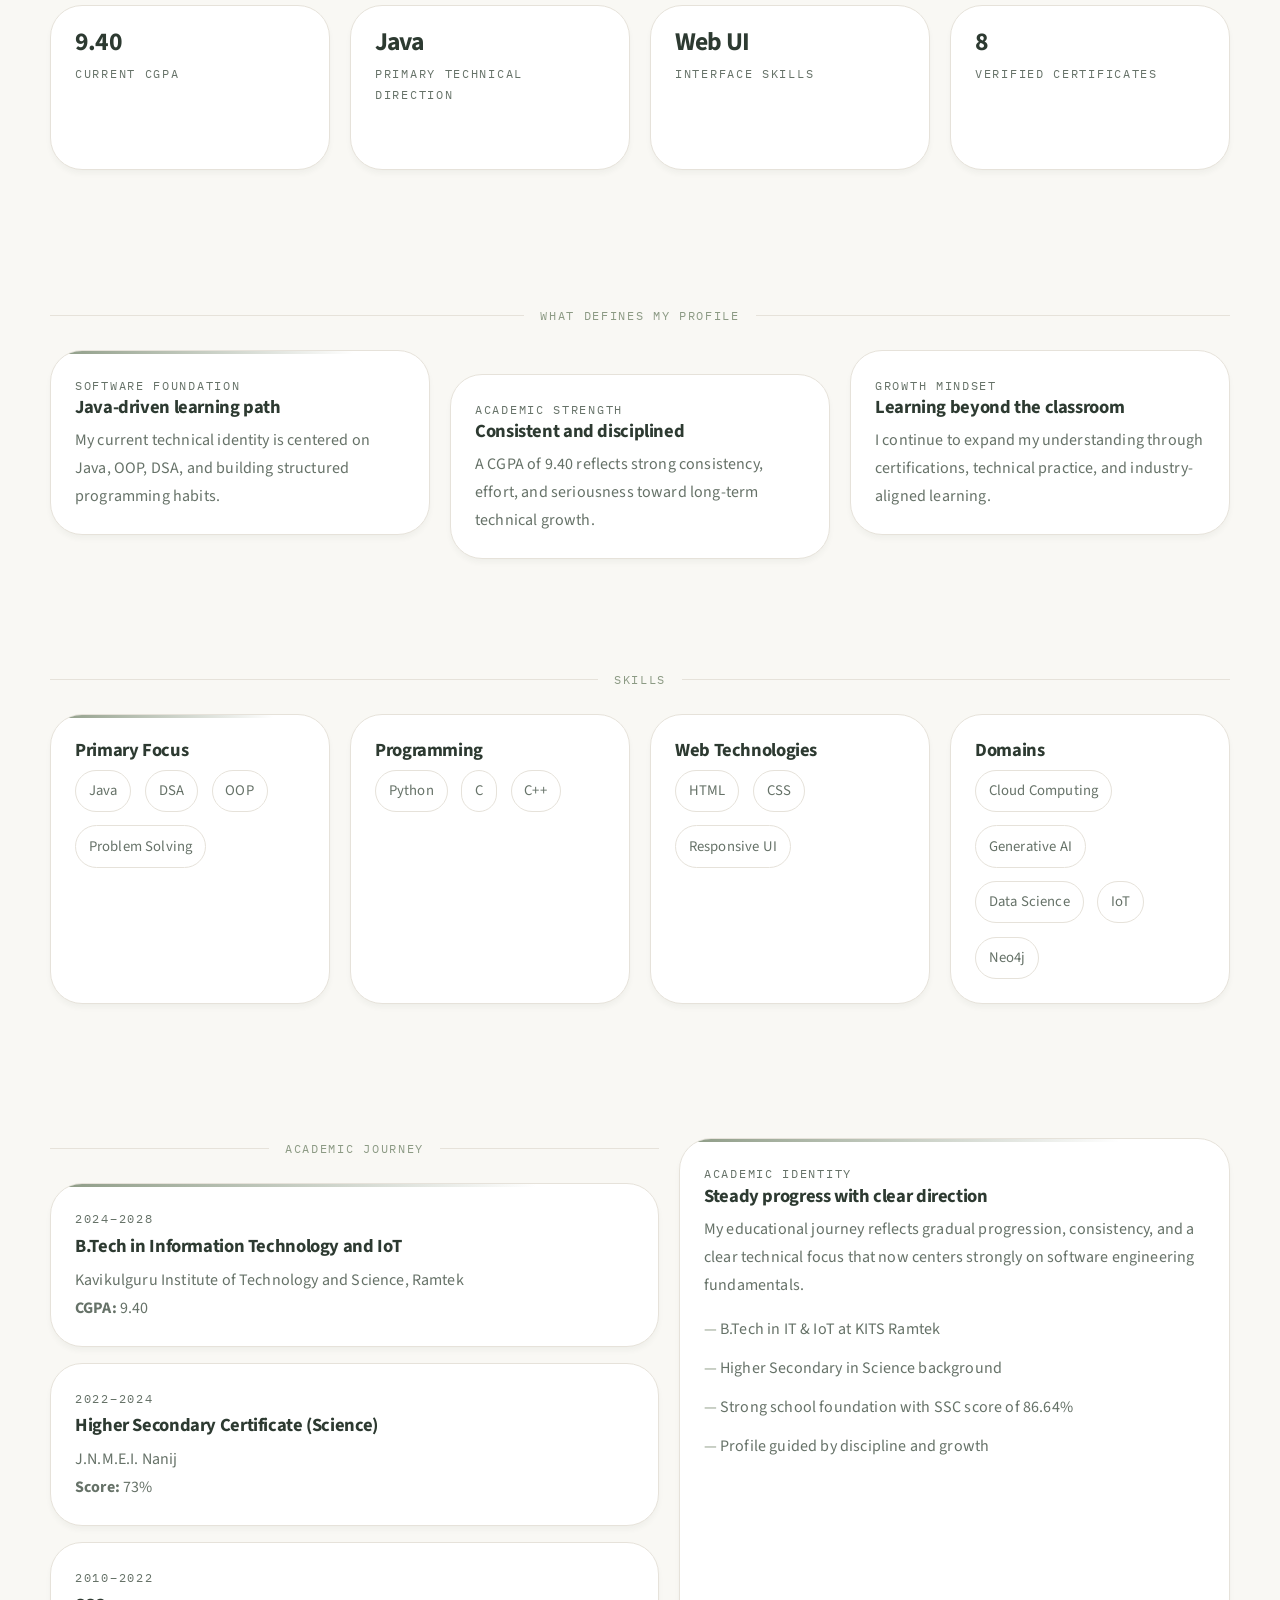
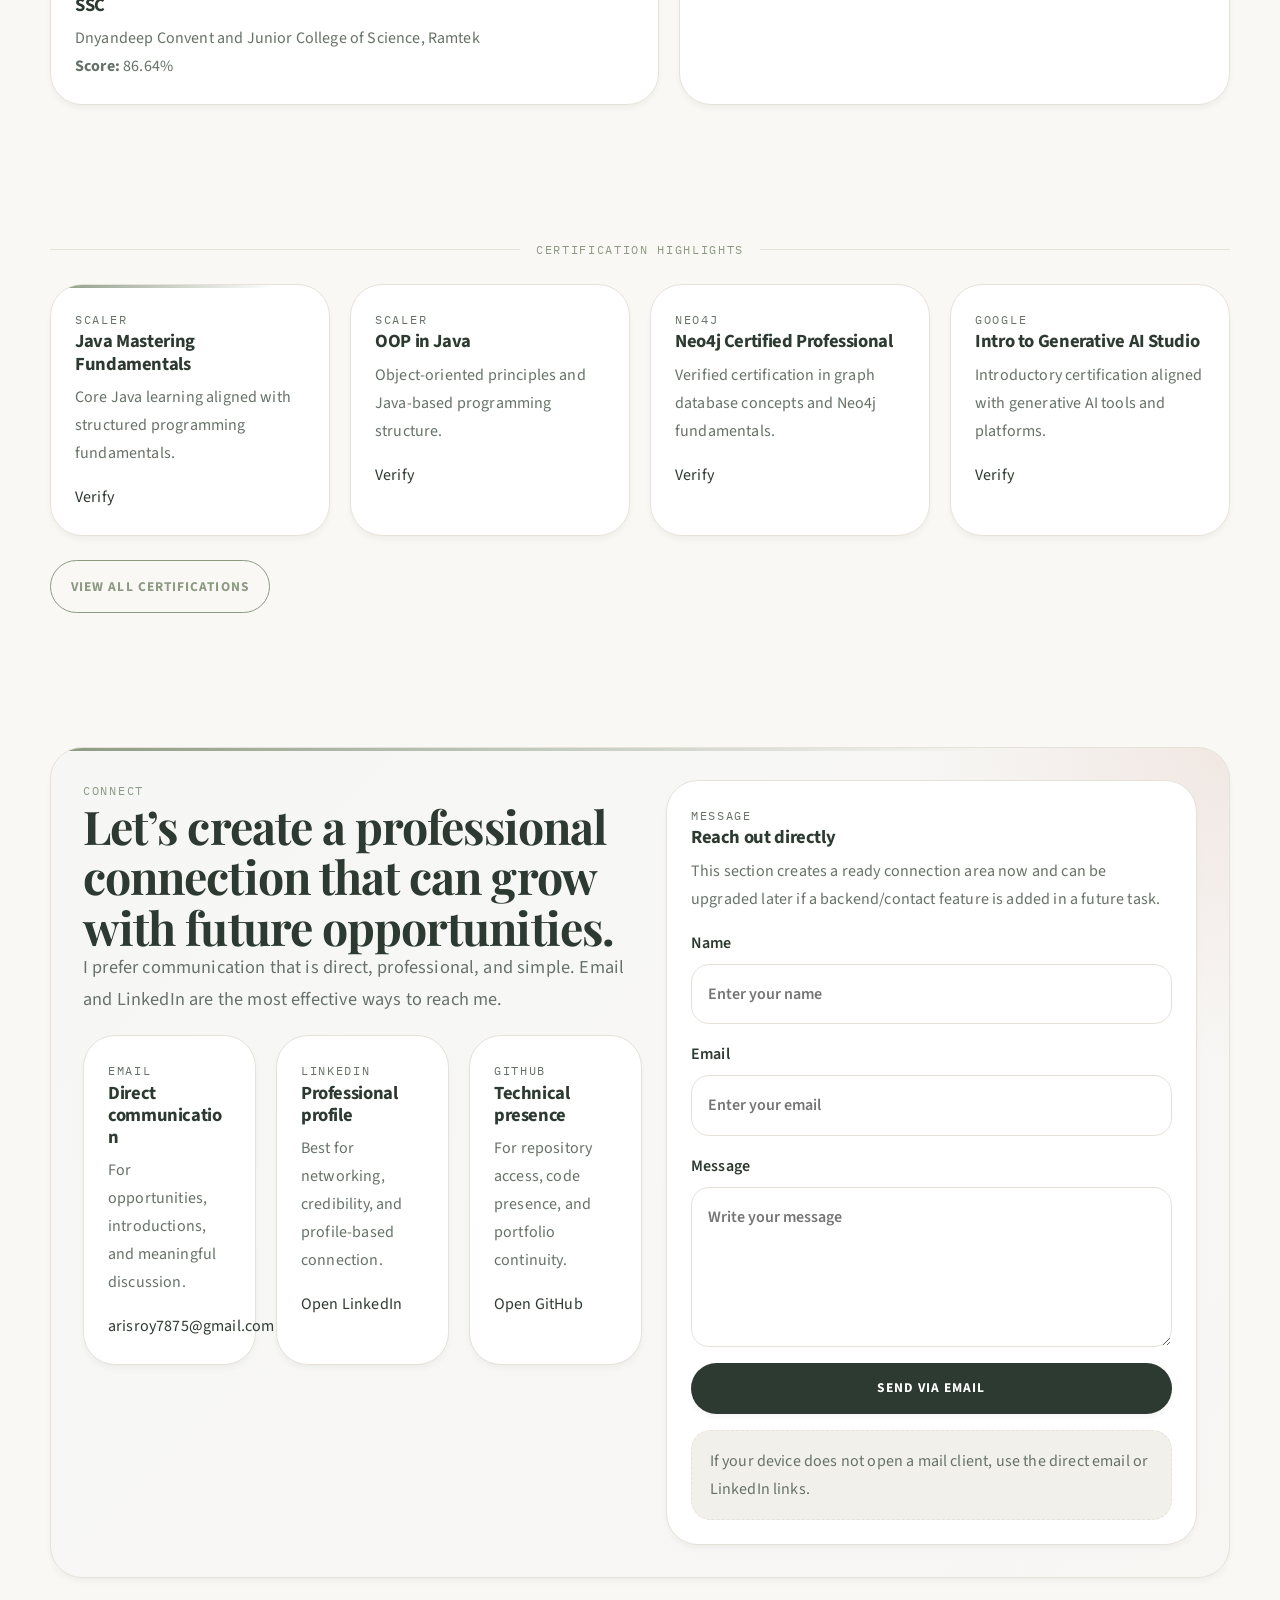
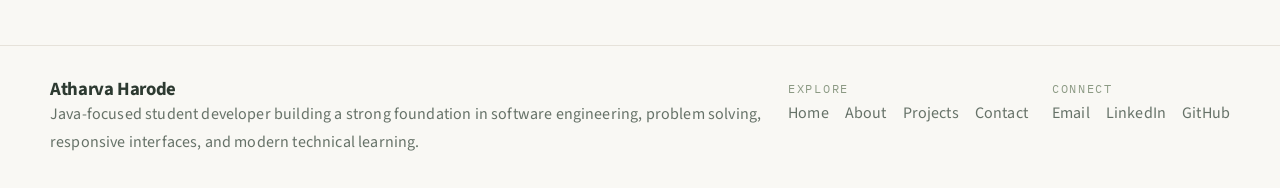
==== commit e75021e6: "Finally done with this" ====
--- a/index.html
+++ b/index.html
@@ -50,7 +50,7 @@
               <div class="monogram" aria-label="Atharva Harode logo">AH</div>
 
               <div>
-                <p class="eyebrow">Java • Software Fundamentals • Student Portfolio</p>
+                <p class="eyebrow">Java First • Software Fundamentals • Student Portfolio</p>
                 <h1>Growing into software engineering through <em>clarity</em>, consistency, and a grounded technical mindset.</h1>
               </div>
             </div>
--- a/css/style.css
+++ b/css/style.css
@@ -31,7 +31,6 @@
 
   --transition-fast: 300ms ease;
   --transition-base: 500ms ease;
-  --transition-slow: 700ms ease;
 }
 
 :root[data-theme="dark"] {
@@ -228,11 +227,11 @@
 }
 
 h1 {
-  font-size: clamp(2.5rem, 6vw, 4.9rem);
+  font-size: clamp(2.45rem, 6vw, 4.6rem);
 }
 
 h2 {
-  font-size: clamp(1.9rem, 4vw, 3rem);
+  font-size: clamp(1.9rem, 4vw, 2.9rem);
 }
 
 h1 em,
@@ -250,7 +249,7 @@
 }
 
 .lead {
-  font-size: clamp(1.05rem, 1.7vw, 1.16rem);
+  font-size: clamp(1.05rem, 1.7vw, 1.14rem);
   color: var(--muted);
   max-width: 64ch;
 }
@@ -344,7 +343,6 @@
 .btn-row,
 .badge-list,
 .card-links,
-.quick-links,
 .hero-tags {
   display: flex;
   flex-wrap: wrap;
@@ -427,12 +425,13 @@
 .hero-shell {
   display: grid;
   gap: 2rem;
-  align-items: center;
+  align-items: stretch;
 }
 
 .hero-copy {
   display: grid;
   gap: 1rem;
+  align-content: center;
 }
 
 .identity-lockup {
@@ -482,9 +481,12 @@
 .hero-side {
   padding: 1.5rem;
   background:
-    radial-gradient(circle at top right, rgba(194, 123, 102, 0.12), transparent 24%),
-    linear-gradient(135deg, rgba(140, 154, 132, 0.08), rgba(220, 207, 194, 0.16)),
+    radial-gradient(circle at top right, rgba(194, 123, 102, 0.12), transparent 22%),
+    linear-gradient(135deg, rgba(140, 154, 132, 0.08), rgba(220, 207, 194, 0.14)),
     var(--surface);
+  display: grid;
+  gap: 1rem;
+  align-content: start;
 }
 
 .hero-arch {
@@ -493,25 +495,25 @@
   background:
     linear-gradient(180deg, rgba(220, 207, 194, 0.28), rgba(140, 154, 132, 0.08)),
     var(--surface-soft);
-  padding: 2rem 1.5rem;
-  min-height: 310px;
+  padding: 2rem 1.4rem;
+  min-height: 250px;
   display: grid;
   align-content: center;
   gap: 1rem;
-  box-shadow: var(--shadow-lg);
+  box-shadow: var(--shadow-md);
+  text-align: center;
 }
 
 .hero-side-grid {
   display: grid;
   gap: 1rem;
-  margin-top: 1rem;
 }
 
 .side-chip {
   padding: 1rem;
   border-radius: 22px;
   border: 1px solid var(--border);
-  background: rgba(255, 255, 255, 0.65);
+  background: rgba(255, 255, 255, 0.7);
   backdrop-filter: blur(8px);
   box-shadow: var(--shadow-sm);
 }
@@ -525,7 +527,6 @@
 .skill-grid,
 .project-grid,
 .cert-grid,
-.timeline-grid,
 .contact-grid,
 .method-grid {
   display: grid;
@@ -557,7 +558,7 @@
   display: block;
   font-family: var(--font-sans);
   font-weight: 700;
-  font-size: clamp(1.5rem, 2vw, 2.1rem);
+  font-size: clamp(1.45rem, 2vw, 2rem);
   line-height: 1;
   letter-spacing: -0.03em;
   margin-bottom: 0.45rem;
@@ -747,7 +748,6 @@
   }
 
   .skill-grid,
-  .timeline-grid,
   .contact-grid,
   .method-grid {
     grid-template-columns: repeat(2, minmax(0, 1fr));
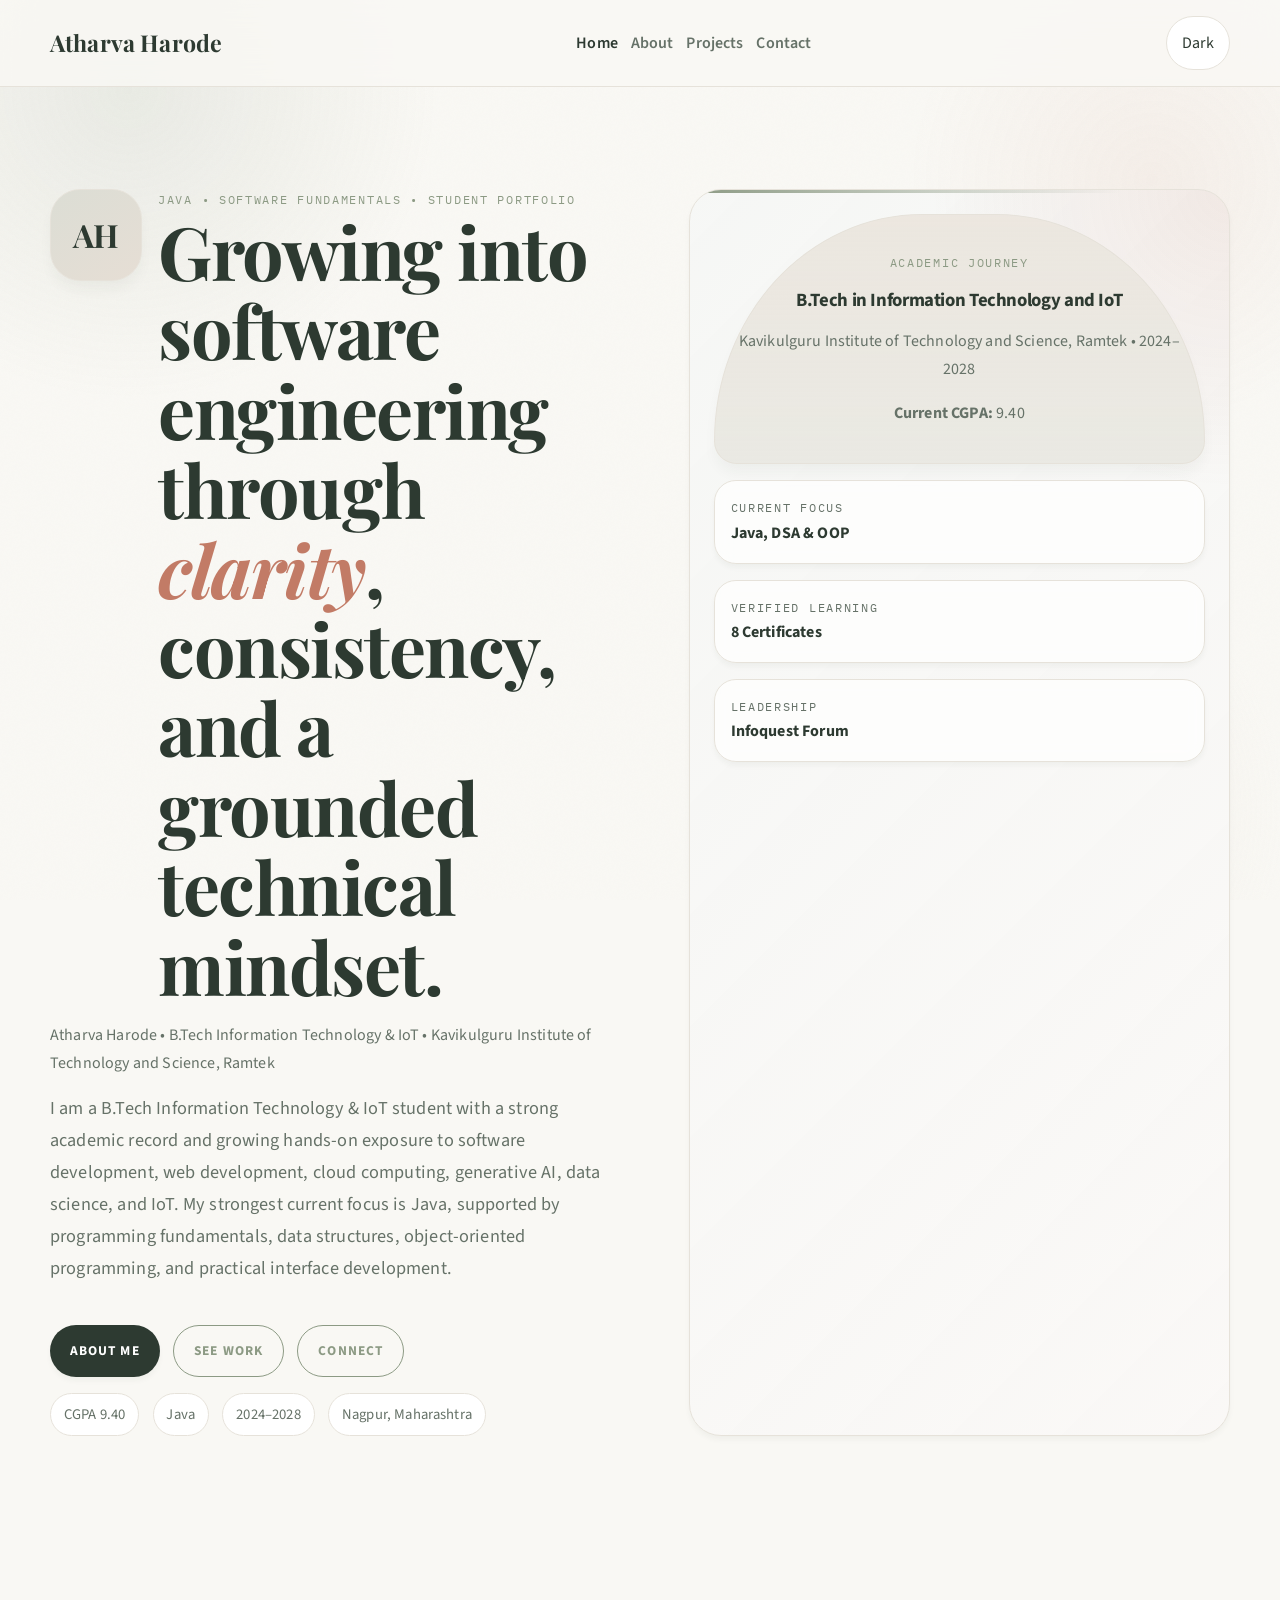
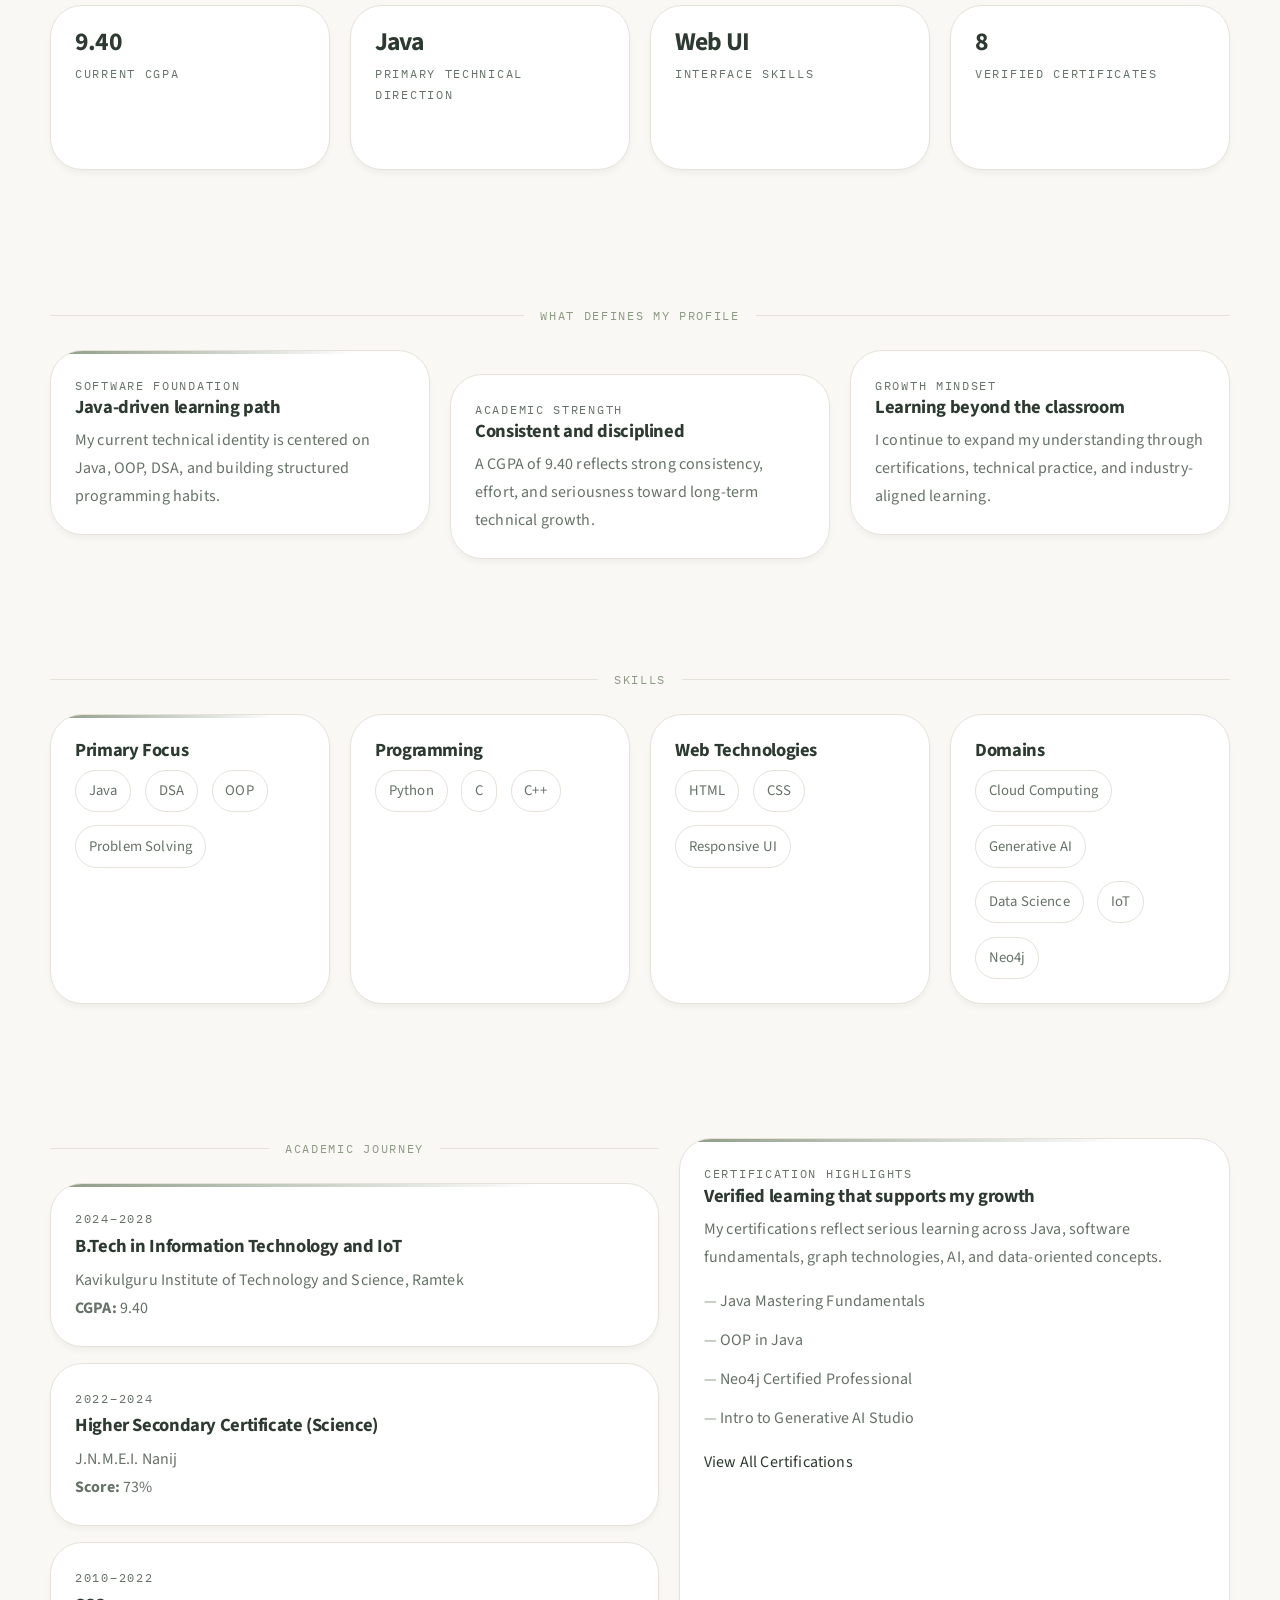
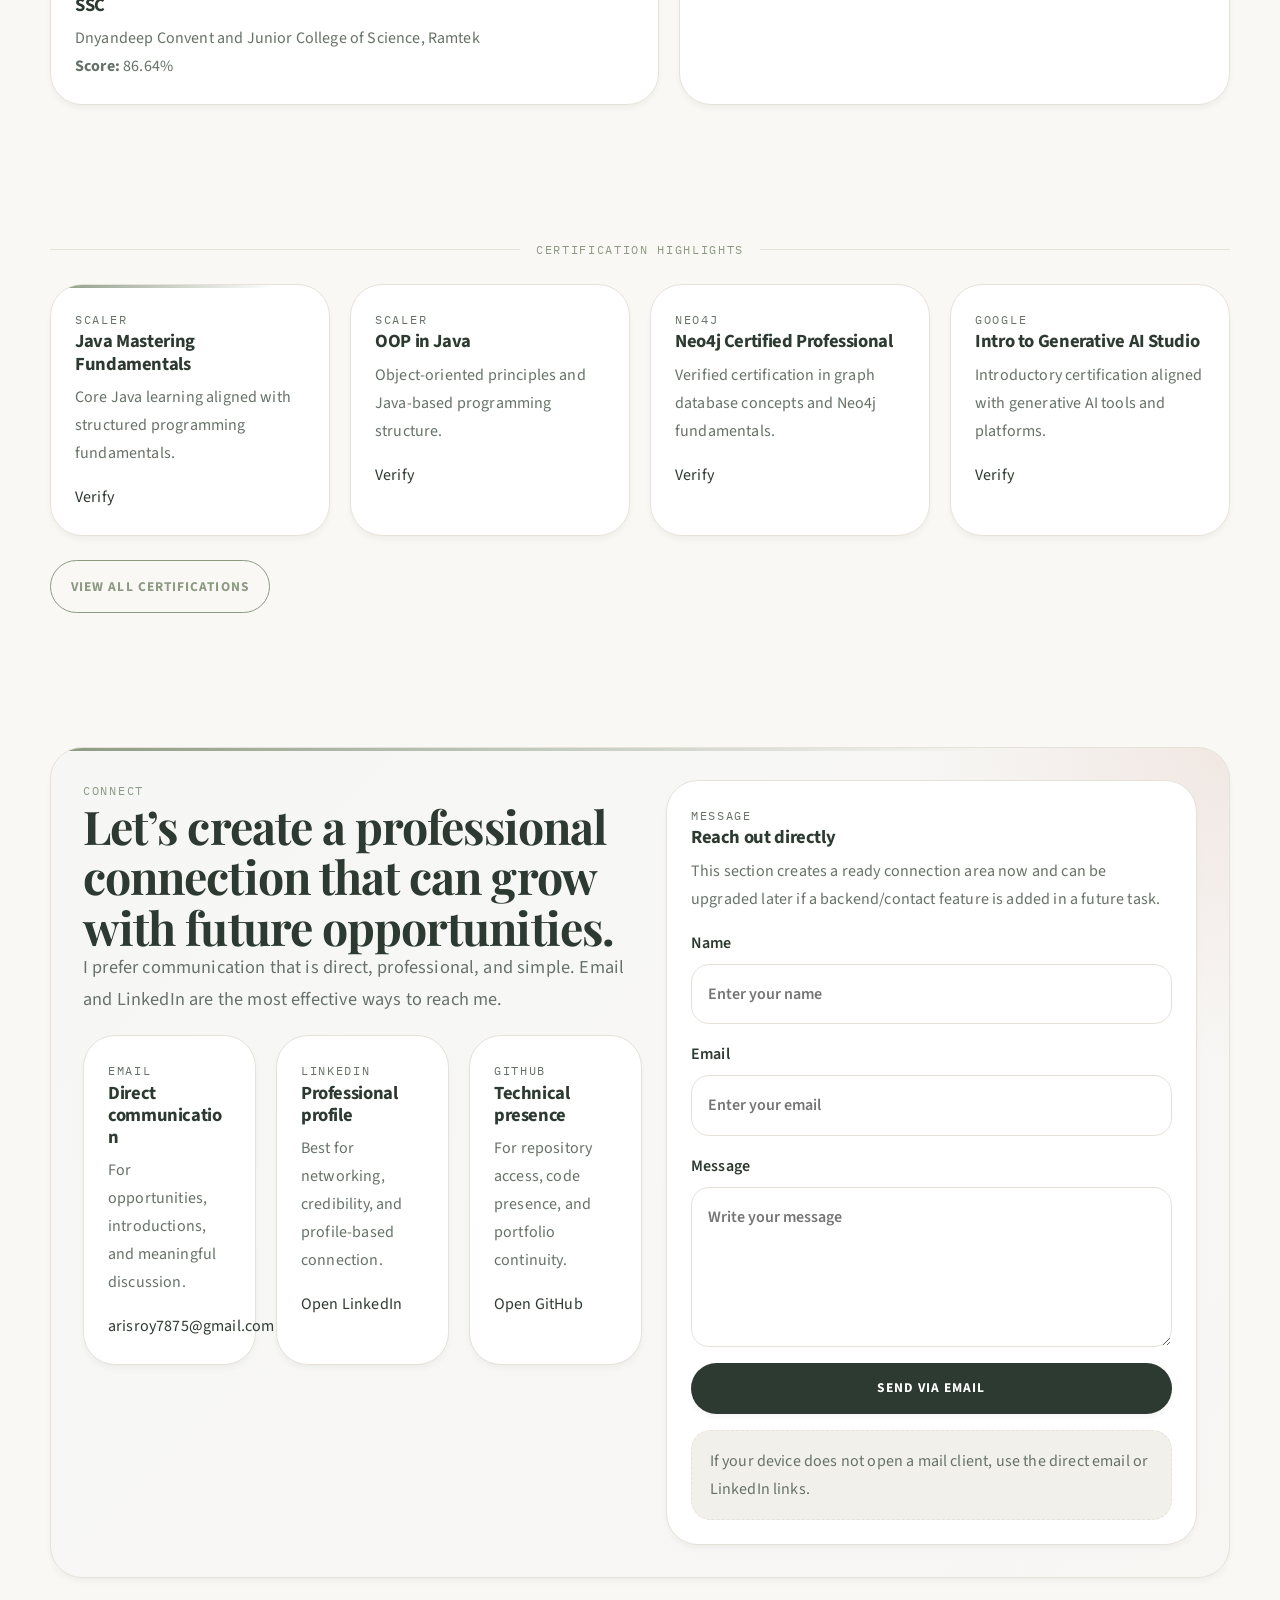
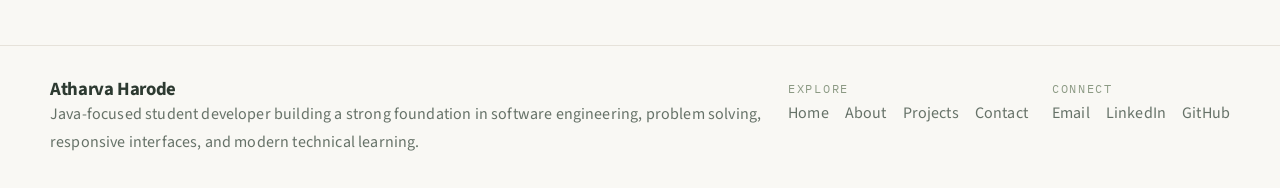
==== commit 77fc91a8: "final push" ====
--- a/index.html
+++ b/index.html
@@ -50,7 +50,7 @@
               <div class="monogram" aria-label="Atharva Harode logo">AH</div>
 
               <div>
-                <p class="eyebrow">Java First • Software Fundamentals • Student Portfolio</p>
+                <p class="eyebrow">Java • Software Fundamentals • Student Portfolio</p>
                 <h1>Growing into software engineering through <em>clarity</em>, consistency, and a grounded technical mindset.</h1>
               </div>
             </div>
@@ -75,7 +75,7 @@
 
           <div class="hero-tags">
             <span class="hero-tag">CGPA 9.40</span>
-            <span class="hero-tag">Java First</span>
+            <span class="hero-tag">Java</span>
             <span class="hero-tag">2024–2028</span>
             <span class="hero-tag">Nagpur, Maharashtra</span>
           </div>
@@ -83,11 +83,12 @@
 
         <aside class="panel hero-side card-accent">
           <div class="hero-arch">
-            <p class="eyebrow">Profile Focus</p>
-            <h3>Java-driven, academically strong, and steadily building software depth.</h3>
+            <p class="eyebrow">Academic Journey</p>
+            <h3>B.Tech in Information Technology and IoT</h3>
             <p class="card-copy">
-              My profile combines consistency, verified learning, and a serious interest in becoming stronger at software engineering fundamentals.
-            </p>
+              Kavikulguru Institute of Technology and Science, Ramtek • 2024–2028
+            </p>
+            <p class="card-copy"><strong>Current CGPA:</strong> 9.40</p>
           </div>
 
           <div class="hero-side-grid">
@@ -95,13 +96,15 @@
               <p class="meta">Current Focus</p>
               <strong>Java, DSA & OOP</strong>
             </div>
-            <div class="side-chip">
-              <p class="meta">Academic Home</p>
-              <strong>KITS Ramtek</strong>
-            </div>
+
             <div class="side-chip">
               <p class="meta">Verified Learning</p>
               <strong>8 Certificates</strong>
+            </div>
+
+            <div class="side-chip">
+              <p class="meta">Leadership</p>
+              <strong>Infoquest Forum</strong>
             </div>
           </div>
         </aside>
@@ -246,18 +249,22 @@
         </div>
 
         <article class="panel feature-card card-accent">
-          <p class="meta">Academic Identity</p>
-          <h3>Steady progress with clear direction</h3>
+          <p class="meta">Certification Highlights</p>
+          <h3>Verified learning that supports my growth</h3>
           <p class="card-copy">
-            My educational journey reflects gradual progression, consistency, and a clear technical focus that now centers strongly on software engineering fundamentals.
+            My certifications reflect serious learning across Java, software fundamentals, graph technologies, AI, and data-oriented concepts.
           </p>
 
           <ul class="list-points">
-            <li>B.Tech in IT & IoT at KITS Ramtek</li>
-            <li>Higher Secondary in Science background</li>
-            <li>Strong school foundation with SSC score of 86.64%</li>
-            <li>Profile guided by discipline and growth</li>
+            <li>Java Mastering Fundamentals</li>
+            <li>OOP in Java</li>
+            <li>Neo4j Certified Professional</li>
+            <li>Intro to Generative AI Studio</li>
           </ul>
+
+          <div class="card-links" style="margin-top: 1rem;">
+            <a href="about.html">View All Certifications</a>
+          </div>
         </article>
       </div>
     </section>
